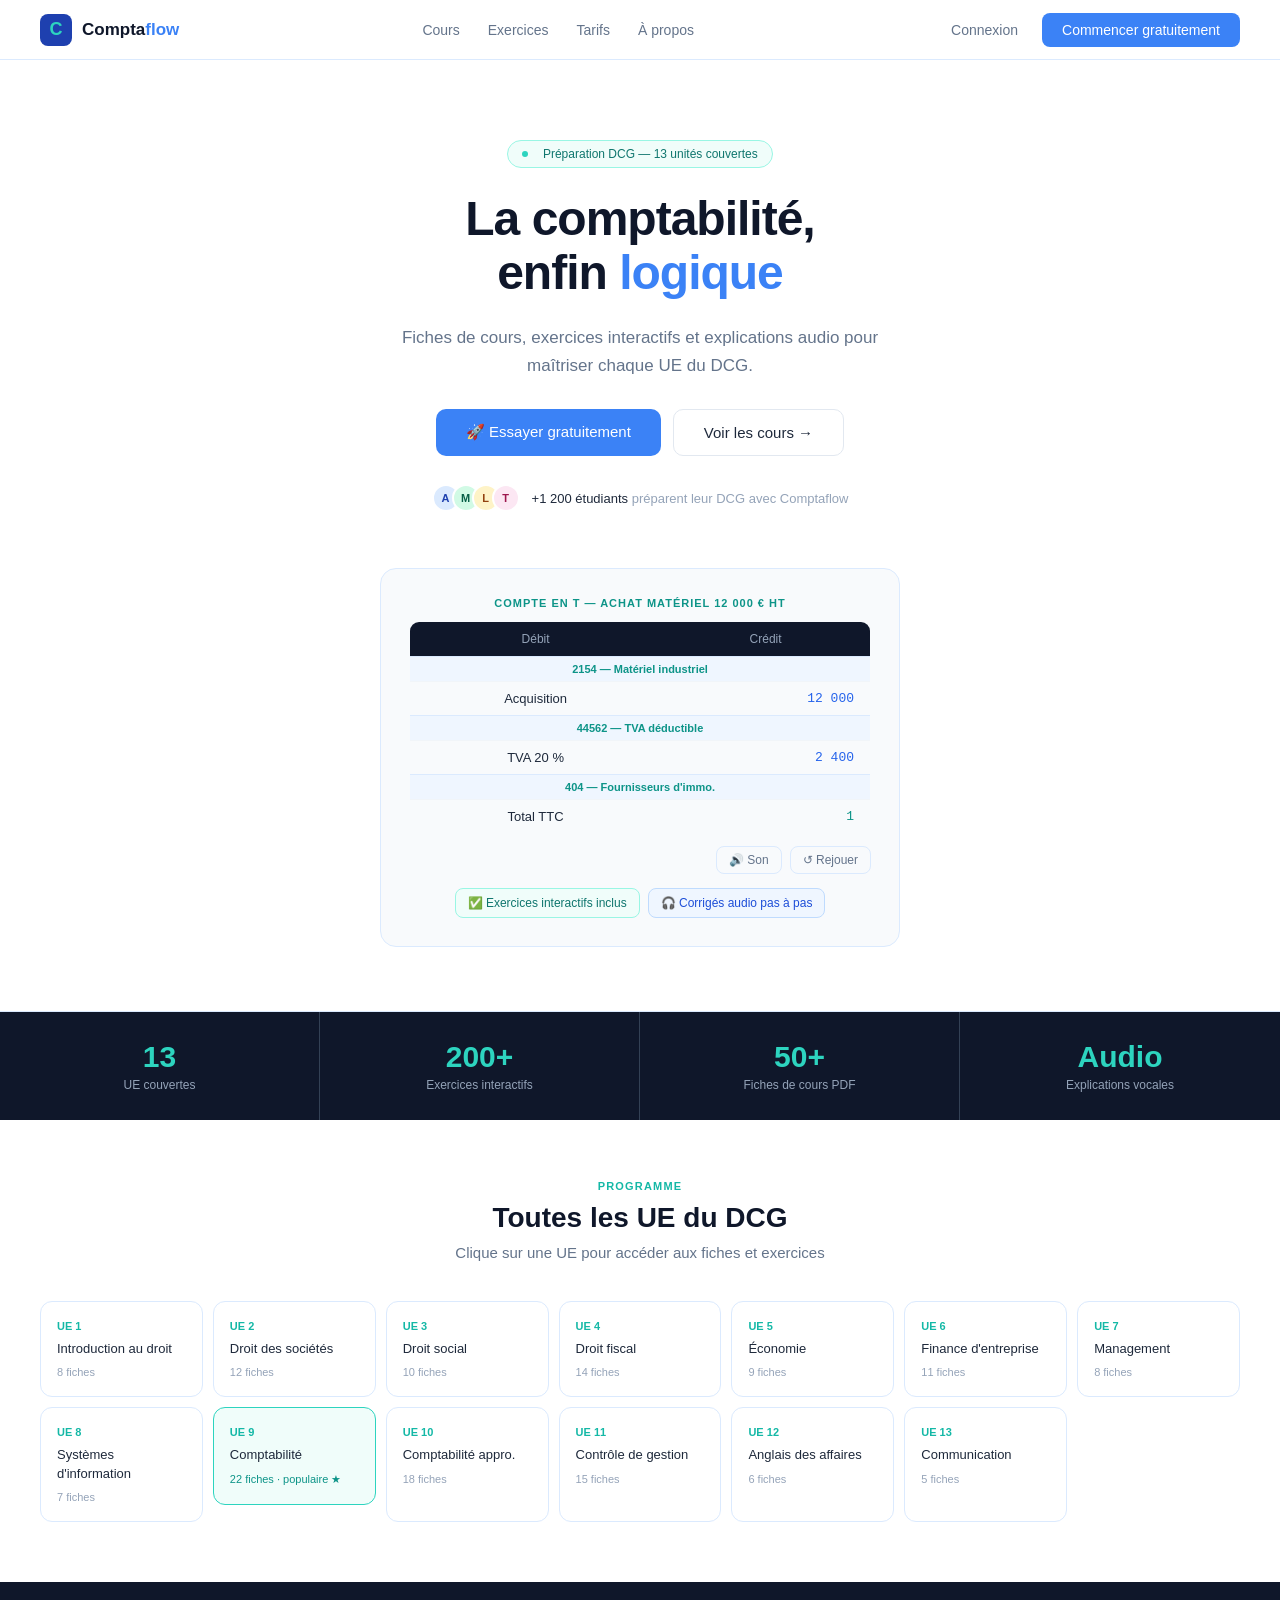
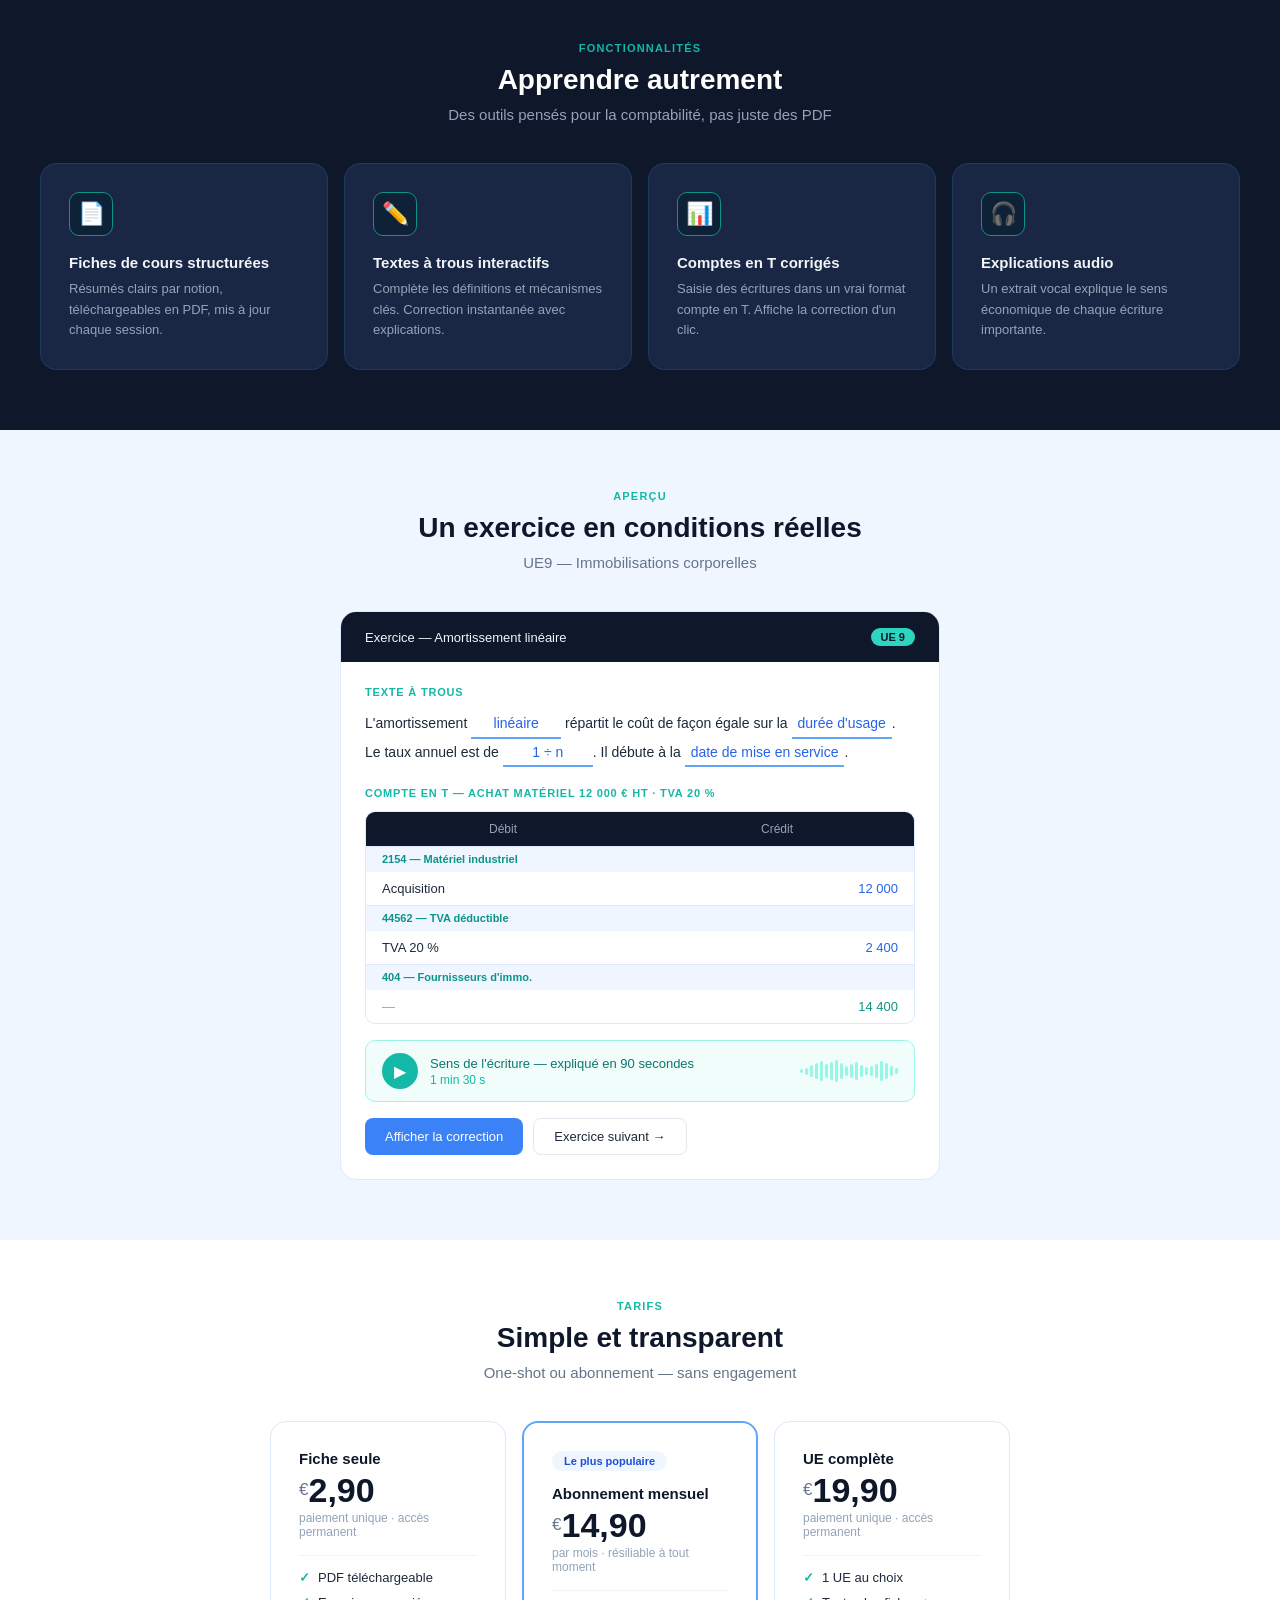
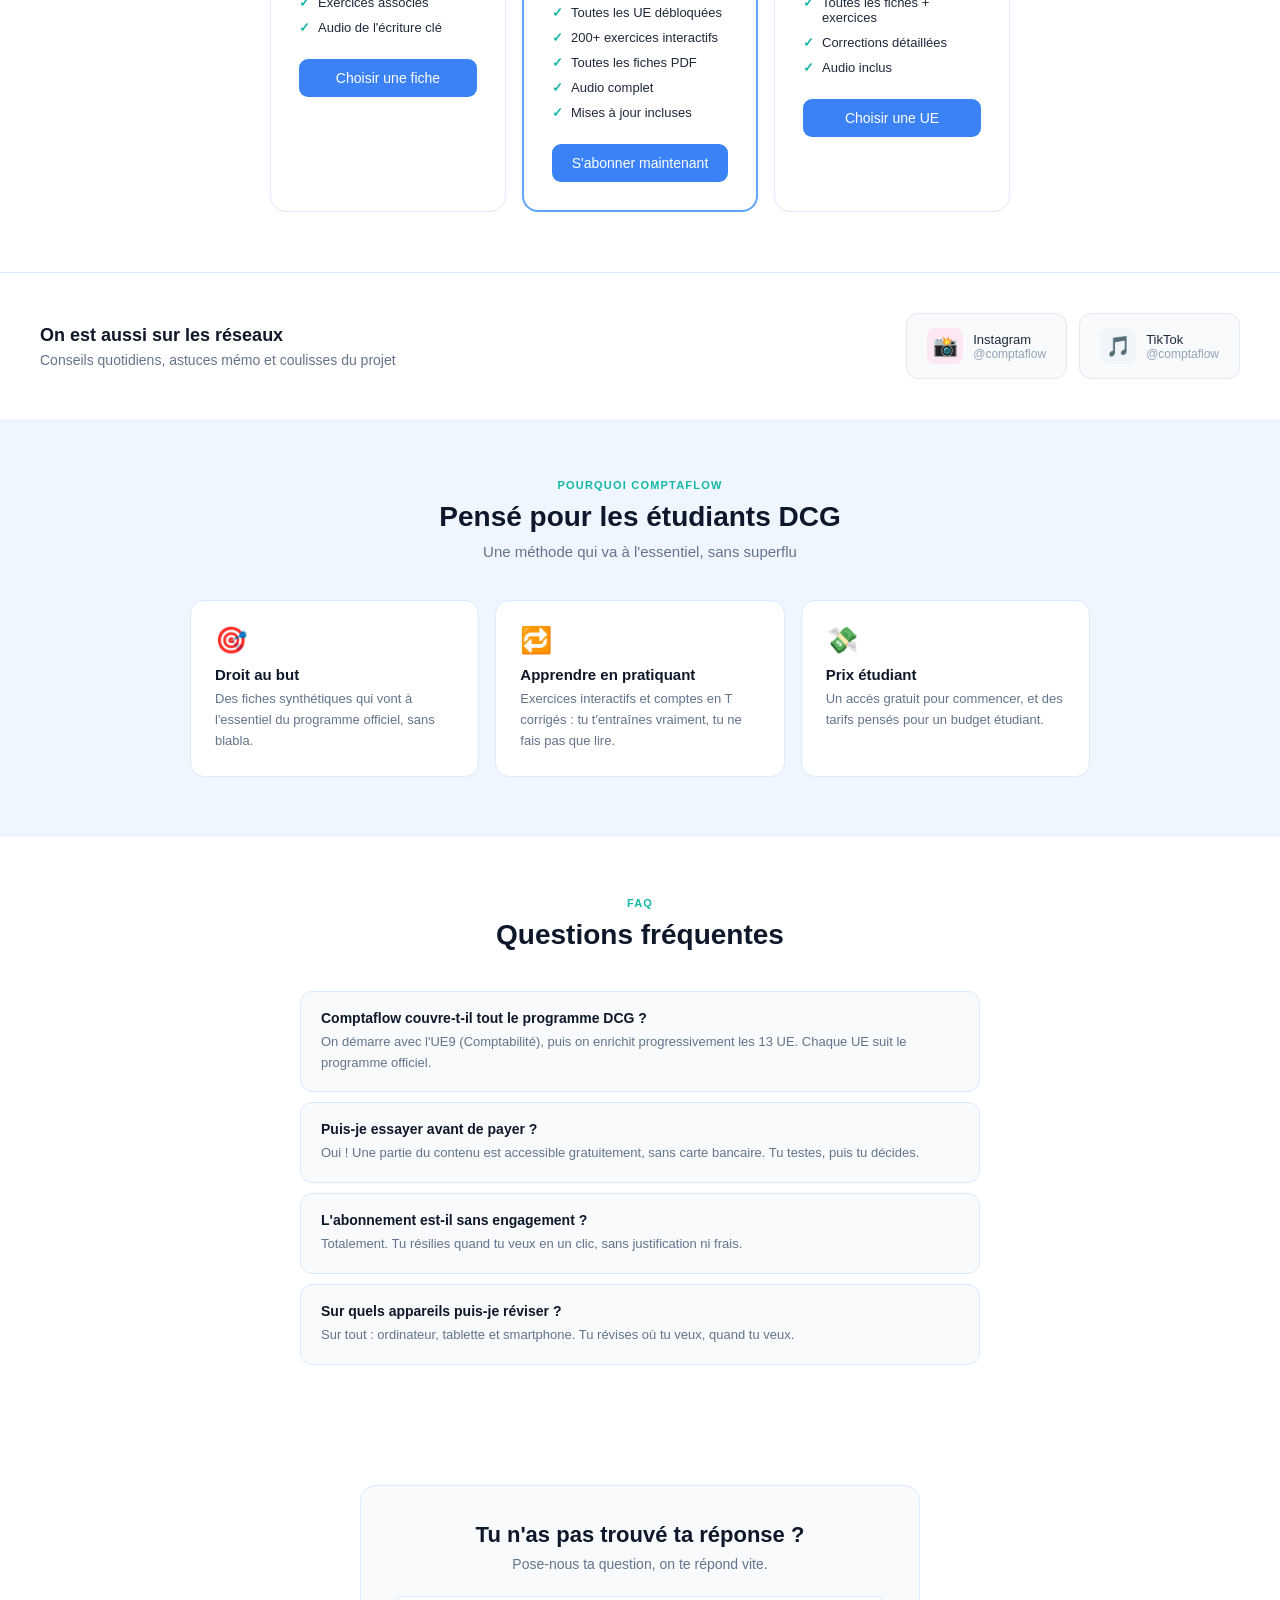
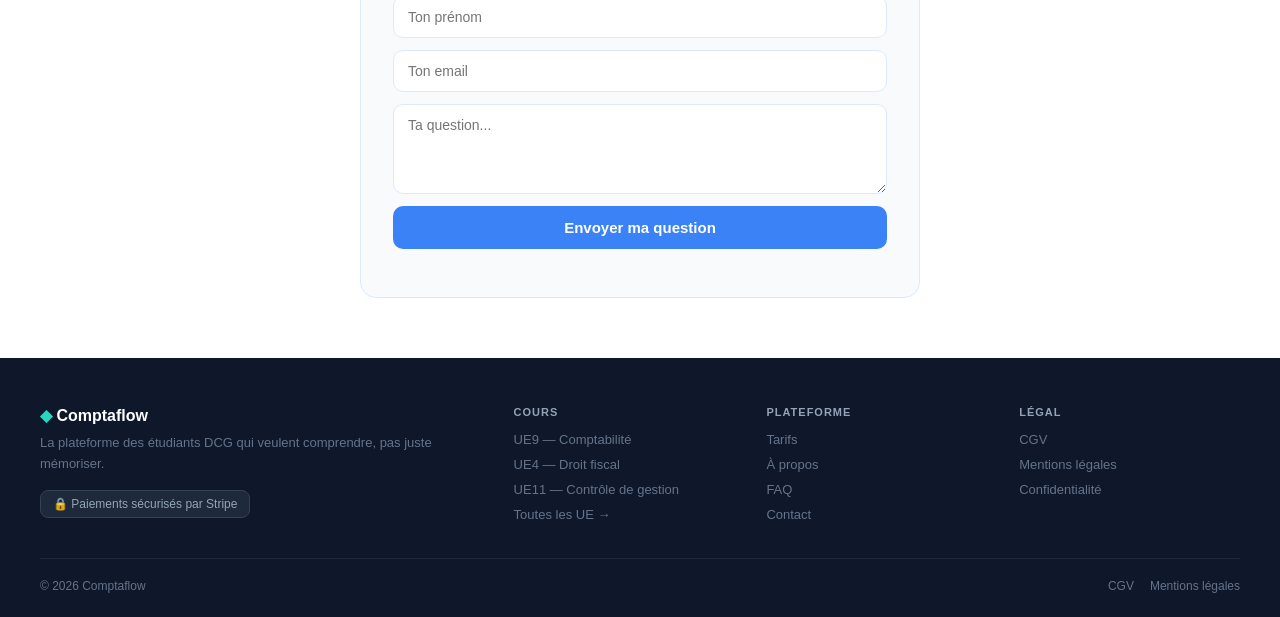
==== index.html @ 340e6dcd "Update index.html" ====
<!DOCTYPE html>
<html lang="fr">
<head>
<meta charset="UTF-8">
<meta name="viewport" content="width=device-width, initial-scale=1.0">
<title>Comptaflow — Réussis ton DCG</title>
<link rel="icon" href="data:image/svg+xml,<svg xmlns='http://www.w3.org/2000/svg' viewBox='0 0 100 100'><rect width='100' height='100' rx='20' fill='%231E40AF'/><text x='50' y='72' font-size='70' font-weight='bold' text-anchor='middle' fill='%232DD4BF' font-family='Arial'>C</text></svg>">  
<style>
:root{--blue-50:#EFF6FF;--blue-100:#DBEAFE;--blue-400:#60A5FA;--blue-500:#3B82F6;--blue-600:#2563EB;--blue-700:#1D4ED8;--blue-800:#1E40AF;--teal-50:#F0FDFA;--teal-200:#99F6E4;--teal-400:#2DD4BF;--teal-500:#14B8A6;--teal-600:#0D9488;--teal-700:#0F766E;--slate-50:#F8FAFC;--slate-100:#F1F5F9;--slate-200:#E2E8F0;--slate-400:#94A3B8;--slate-500:#64748B;--slate-700:#334155;--slate-800:#1E293B;--slate-900:#0F172A}
*{box-sizing:border-box;margin:0;padding:0}
body{font-family:-apple-system,BlinkMacSystemFont,'Segoe UI',Roboto,sans-serif;background:var(--blue-50);color:var(--slate-800)}
nav{position:sticky;top:0;z-index:100;display:flex;align-items:center;justify-content:space-between;padding:0 40px;height:60px;background:#fff;border-bottom:1px solid var(--blue-100)}
.logo{display:flex;align-items:center;gap:10px;text-decoration:none}
.logo-mark{width:32px;height:32px;border-radius:8px;background:var(--blue-800);display:flex;align-items:center;justify-content:center;color:var(--teal-400);font-size:18px;font-weight:700}
.logo-name{font-size:17px;font-weight:600;color:var(--slate-900)}
.logo-name span{color:var(--blue-500)}
.nav-links{display:flex;gap:28px}
.nav-links a{font-size:14px;color:var(--slate-500);text-decoration:none;cursor:pointer}
.nav-links a:hover{color:var(--slate-900)}
.nav-cta{display:flex;gap:10px;align-items:center}
.btn-ghost{background:transparent;border:none;font-size:14px;color:var(--slate-500);cursor:pointer;padding:8px 14px;border-radius:8px}
.btn-ghost:hover{background:var(--slate-100)}
.btn-primary{background:var(--blue-500);color:#fff;border:none;padding:9px 20px;border-radius:8px;font-size:14px;font-weight:500;cursor:pointer}
.btn-primary:hover{background:var(--blue-700)}
.hero{background:#fff;padding:80px 40px 64px;display:flex;flex-direction:column;align-items:center;text-align:center;gap:24px;border-bottom:1px solid var(--blue-100)}
.hero-pill{display:inline-flex;align-items:center;gap:8px;background:var(--teal-50);border:1px solid var(--teal-200);border-radius:20px;padding:6px 14px;font-size:12px;font-weight:500;color:var(--teal-700)}
.hero-pill-dot{width:6px;height:6px;border-radius:50%;background:var(--teal-400);display:inline-block}
.hero h1{font-size:48px;font-weight:700;color:var(--slate-900);line-height:1.12;letter-spacing:-1px;max-width:640px}
.hero h1 em{font-style:normal;color:var(--blue-500)}
.hero-sub{font-size:17px;color:var(--slate-500);max-width:480px;line-height:1.7}
.hero-actions{display:flex;gap:12px;flex-wrap:wrap;justify-content:center;margin-top:4px}
.btn-hero-p{background:var(--blue-500);color:#fff;border:none;padding:14px 30px;border-radius:10px;font-size:15px;font-weight:500;cursor:pointer}
.btn-hero-p:hover{background:var(--blue-700)}
.btn-hero-o{background:#fff;color:var(--slate-800);border:1px solid var(--slate-200);padding:14px 30px;border-radius:10px;font-size:15px;cursor:pointer}
.btn-hero-o:hover{background:var(--slate-50)}
.hero-trust{display:flex;align-items:center;gap:12px;margin-top:4px}
.trust-avatars{display:flex}
.avatar{width:28px;height:28px;border-radius:50%;border:2px solid #fff;display:flex;align-items:center;justify-content:center;font-size:11px;font-weight:600;margin-left:-8px}
.avatar:first-child{margin-left:0}
.trust-text{font-size:13px;color:var(--slate-400)}
.trust-text strong{color:var(--slate-800);font-weight:500}
.stats-bar{background:var(--slate-900);display:grid;grid-template-columns:repeat(4,1fr)}
.stat-item{text-align:center;padding:28px 20px;border-right:1px solid var(--slate-700)}
.stat-item:last-child{border-right:none}
.stat-num{font-size:30px;font-weight:700;color:var(--teal-400)}
.stat-lbl{font-size:12px;color:var(--slate-400);margin-top:4px}
.section{padding:60px 40px}
.section-white{background:#fff}
.section-light{background:var(--blue-50)}
.section-dark{background:var(--slate-900)}
.sec-header{text-align:center;margin-bottom:40px}
.sec-eyebrow{font-size:11px;font-weight:600;color:var(--teal-500);letter-spacing:1.2px;text-transform:uppercase;margin-bottom:10px}
.sec-title{font-size:28px;font-weight:700;color:var(--slate-900);margin-bottom:10px}
.sec-title-light{color:#fff}
.sec-sub{font-size:15px;color:var(--slate-500);max-width:480px;margin:0 auto}
.sec-sub-light{color:var(--slate-400)}
.ue-grid{display:grid;grid-template-columns:repeat(auto-fill,minmax(155px,1fr));gap:10px}
.ue-card{background:#fff;border:1px solid var(--blue-100);border-radius:12px;padding:18px 16px;cursor:pointer;transition:border-color .15s,box-shadow .15s}
.ue-card:hover{border-color:var(--blue-400);box-shadow:0 2px 12px rgba(59,130,246,.1)}
.ue-card.featured{border-color:var(--teal-400);background:var(--teal-50)}
.ue-tag{font-size:11px;font-weight:600;color:var(--teal-500);margin-bottom:8px}
.ue-name{font-size:13px;font-weight:500;color:var(--slate-800);line-height:1.4}
.ue-meta{font-size:11px;color:var(--slate-400);margin-top:8px}
.ue-card.featured .ue-meta{color:var(--teal-600)}
.features-grid{display:grid;grid-template-columns:repeat(auto-fit,minmax(240px,1fr));gap:16px}
.feat{background:#1A2744;border:1px solid #1E3A5F;border-radius:16px;padding:28px}
.feat-icon{width:44px;height:44px;border-radius:10px;background:#0F2137;border:1px solid var(--teal-600);display:flex;align-items:center;justify-content:center;font-size:22px;margin-bottom:18px}
.feat-title{font-size:15px;font-weight:600;color:#F1F5F9;margin-bottom:8px}
.feat-desc{font-size:13px;color:var(--slate-400);line-height:1.6}
.exercise-wrap{max-width:600px;margin:0 auto}
.ex-card{background:#fff;border:1px solid var(--blue-100);border-radius:16px;overflow:hidden}
.ex-header{background:var(--slate-900);padding:16px 24px;display:flex;align-items:center;justify-content:space-between}
.ex-header-title{font-size:13px;font-weight:500;color:#F1F5F9}
.ex-badge{background:var(--teal-400);color:var(--slate-900);font-size:11px;font-weight:600;padding:3px 10px;border-radius:20px}
.ex-body{padding:24px}
.ex-label{font-size:11px;font-weight:600;color:var(--teal-500);letter-spacing:.8px;text-transform:uppercase;margin-bottom:12px}
.ex-text{font-size:14px;color:var(--slate-800);line-height:1.9;margin-bottom:20px}
.blank{display:inline-block;min-width:90px;border-bottom:2px solid var(--blue-400);text-align:center;color:var(--blue-600);font-weight:500;padding:0 6px}
.compte-t{border:1px solid var(--blue-100);border-radius:10px;overflow:hidden;margin-bottom:16px}
.ct-head{display:grid;grid-template-columns:1fr 1fr;background:var(--slate-900)}
.ct-head-cell{padding:10px 16px;font-size:12px;font-weight:500;color:var(--slate-400);text-align:center}
.ct-section{background:var(--blue-50);border-top:1px solid var(--blue-100);padding:6px 16px;font-size:11px;font-weight:600;color:var(--teal-600)}
.ct-row{display:grid;grid-template-columns:1fr 1fr;border-top:1px solid var(--slate-100)}
.ct-cell{padding:9px 16px;font-size:13px;color:var(--slate-800)}
.ct-cell.debit{color:var(--blue-600);font-weight:500;text-align:right}
.ct-cell.credit{color:var(--teal-600);font-weight:500;text-align:right}
.audio-strip{background:var(--teal-50);border:1px solid var(--teal-200);border-radius:10px;padding:12px 16px;display:flex;align-items:center;gap:12px;margin-bottom:16px}
.play-btn{width:36px;height:36px;border-radius:50%;background:var(--teal-500);border:none;display:flex;align-items:center;justify-content:center;color:#fff;font-size:16px;cursor:pointer;flex-shrink:0}
.play-btn:hover{background:var(--teal-600)}
.audio-info{flex:1}
.audio-title{font-size:13px;font-weight:500;color:var(--teal-700)}
.audio-dur{font-size:12px;color:var(--teal-500);margin-top:2px}
.audio-wave{display:flex;align-items:center;gap:2px;height:24px}
.wv{width:3px;border-radius:2px;background:var(--teal-200);display:inline-block}
.ex-actions{display:flex;gap:10px}
.btn-correction{background:var(--blue-500);color:#fff;border:none;padding:10px 20px;border-radius:8px;font-size:13px;font-weight:500;cursor:pointer}
.btn-correction:hover{background:var(--blue-700)}
.btn-next{background:#fff;color:var(--slate-800);border:1px solid var(--slate-200);padding:10px 20px;border-radius:8px;font-size:13px;cursor:pointer}
.btn-next:hover{background:var(--slate-50)}
.pricing-grid{display:grid;grid-template-columns:repeat(auto-fit,minmax(210px,1fr));gap:16px;max-width:740px;margin:0 auto}
.price-card{background:#fff;border:1px solid var(--blue-100);border-radius:16px;padding:28px}
.price-card.pop{border:2px solid var(--blue-400)}
.price-pop-tag{background:var(--blue-50);color:var(--blue-700);font-size:11px;font-weight:600;padding:4px 12px;border-radius:20px;display:inline-block;margin-bottom:14px}
.price-name{font-size:15px;font-weight:600;color:var(--slate-900);margin-bottom:6px}
.price-amount{font-size:34px;font-weight:700;color:var(--slate-900);line-height:1}
.price-amount sup{font-size:17px;vertical-align:top;margin-top:8px;display:inline-block;color:var(--slate-500);font-weight:400}
.price-period{font-size:12px;color:var(--slate-400);margin-top:4px;margin-bottom:16px}
.price-divider{height:1px;background:var(--slate-100);margin:14px 0}
.price-items{list-style:none;display:flex;flex-direction:column;gap:10px;margin-bottom:24px}
.price-items li{font-size:13px;color:var(--slate-800);display:flex;align-items:flex-start;gap:8px}
.price-items li::before{content:"✓";color:var(--teal-500);font-weight:600;flex-shrink:0}
.btn-price-main{width:100%;padding:11px;border-radius:9px;font-size:14px;font-weight:500;cursor:pointer;background:var(--blue-500);color:#fff;border:none}
.btn-price-main:hover{background:var(--blue-700)}
.btn-price-outline{width:100%;padding:11px;border-radius:9px;font-size:14px;cursor:pointer;background:#fff;color:var(--slate-800);border:1px solid var(--slate-200)}
.btn-price-outline:hover{background:var(--slate-50)}
.social-section{background:#fff;padding:40px;border-top:1px solid var(--blue-100);display:flex;align-items:center;justify-content:space-between;flex-wrap:wrap;gap:20px}
.social-title{font-size:18px;font-weight:600;color:var(--slate-900);margin-bottom:6px}
.social-sub{font-size:14px;color:var(--slate-500)}
.social-cards{display:flex;gap:12px}
.social-card{background:var(--slate-50);border:1px solid var(--slate-200);border-radius:12px;padding:14px 20px;display:flex;align-items:center;gap:10px;cursor:pointer}
.social-card:hover{border-color:var(--blue-400)}
.soc-icon{width:36px;height:36px;border-radius:8px;display:flex;align-items:center;justify-content:center;font-size:20px}
.soc-name{font-size:13px;font-weight:500;color:var(--slate-800)}
.soc-handle{font-size:12px;color:var(--slate-400)}
footer{background:var(--slate-900);padding:48px 40px 24px}
.footer-grid{display:grid;grid-template-columns:2fr 1fr 1fr 1fr;gap:32px;margin-bottom:36px}
.footer-brand{font-size:16px;font-weight:600;color:#fff;margin-bottom:8px}
.footer-brand span{color:var(--teal-400)}
.footer-tagline{font-size:13px;color:var(--slate-500);line-height:1.6;margin-bottom:16px}
.footer-stripe{display:inline-flex;align-items:center;gap:6px;background:var(--slate-800);border:1px solid var(--slate-700);border-radius:8px;padding:6px 12px;font-size:12px;color:var(--slate-400)}
.f-col-title{font-size:11px;font-weight:600;color:var(--slate-400);letter-spacing:1px;text-transform:uppercase;margin-bottom:14px}
.f-links{display:flex;flex-direction:column;gap:10px}
.f-links a{font-size:13px;color:var(--slate-500);text-decoration:none;cursor:pointer}
.f-links a:hover{color:#fff}
.footer-bottom{border-top:1px solid var(--slate-800);padding-top:20px;display:flex;justify-content:space-between;align-items:center;flex-wrap:wrap;gap:8px}
.footer-copy{font-size:12px;color:var(--slate-500)}
.footer-legal{display:flex;gap:16px}
.footer-legal a{font-size:12px;color:var(--slate-500);text-decoration:none;cursor:pointer}
.footer-legal a:hover{color:var(--slate-400)}
@media(max-width:768px){nav{padding:0 20px}.nav-links{display:none}.hero{padding:48px 20px 40px}.hero h1{font-size:32px}.stats-bar{grid-template-columns:repeat(2,1fr)}.stat-item:nth-child(2){border-right:none}.section{padding:40px 20px}.footer-grid{grid-template-columns:1fr 1fr}.social-section{flex-direction:column;align-items:flex-start}}
</style>
</head>
<body>

<nav>
  <a class="logo" href="#"><div class="logo-mark">C</div><span class="logo-name">Compta<span>flow</span></span></a>
  <div class="nav-links"><a href="/cours/ue9.html">Cours</a><a href="/exercices/ue9.html">Exercices</a><a href="/tarifs.html">Tarifs</a><a href="/a-propos.html">À propos</a></div>
  <div class="nav-cta"><button class="btn-ghost">Connexion</button><a href="/tarifs.html" class="btn-primary" style="text-decoration:none">Commencer gratuitement</a></div>
</nav>

<section class="hero">
  <div class="hero-pill"><span class="hero-pill-dot"></span>&nbsp; Préparation DCG — 13 unités couvertes</div>
  <h1>La comptabilité,<br>enfin <em>logique</em></h1>
  <p class="hero-sub">Fiches de cours, exercices interactifs et explications audio pour maîtriser chaque UE du DCG.</p>
  <div class="hero-actions"><a href="/tarifs.html" class="btn-hero-p" style="text-decoration:none">🚀 Essayer gratuitement</a><a href="/cours/ue9.html" style="text-decoration:none"><button class="btn-hero-o">Voir les cours →</button></a></div>
  <div class="hero-trust">
    <div class="trust-avatars"><div class="avatar" style="background:#DBEAFE;color:#1E40AF">A</div><div class="avatar" style="background:#D1FAE5;color:#065F46">M</div><div class="avatar" style="background:#FEF3C7;color:#92400E">L</div><div class="avatar" style="background:#FCE7F3;color:#9D174D">T</div></div>
    <span class="trust-text"><strong>+1 200 étudiants</strong> préparent leur DCG avec Comptaflow</span>
  </div>

  <div style="margin-top:32px;background:#F8FAFC;border-radius:16px;padding:28px;border:1px solid #DBEAFE;width:100%;max-width:520px">
    <div style="font-size:11px;font-weight:600;color:#0D9488;letter-spacing:1px;text-transform:uppercase;margin-bottom:12px;text-align:center">Compte en T — Achat matériel 12 000 € HT</div>
    <table style="width:100%;border-collapse:collapse;border-radius:10px;overflow:hidden;border:1px solid #DBEAFE">
      <thead><tr>
        <th style="background:#0F172A;color:#94A3B8;font-size:12px;font-weight:500;padding:10px 16px;text-align:center">Débit</th>
        <th style="background:#0F172A;color:#94A3B8;font-size:12px;font-weight:500;padding:10px 16px;text-align:center">Crédit</th>
      </tr></thead>
      <tbody id="hero-ct-body"></tbody>
    </table>
    <div style="display:flex;justify-content:flex-end;gap:8px;margin-top:12px">
      <button onclick="toggleHeroSound()" id="hero-sound-btn" style="background:transparent;border:1px solid #DBEAFE;border-radius:8px;padding:6px 12px;font-size:12px;color:#64748B;cursor:pointer">🔊 Son</button>
      <button onclick="startHeroAnim()" style="background:transparent;border:1px solid #DBEAFE;border-radius:8px;padding:6px 12px;font-size:12px;color:#64748B;cursor:pointer">↺ Rejouer</button>
    </div>
    <div style="margin-top:14px;display:flex;gap:8px;flex-wrap:wrap;justify-content:center">
      <div style="display:flex;align-items:center;gap:6px;background:#F0FDFA;border:1px solid #99F6E4;border-radius:8px;padding:7px 12px;font-size:12px;font-weight:500;color:#0F766E">✅ Exercices interactifs inclus</div>
      <div style="display:flex;align-items:center;gap:6px;background:#EFF6FF;border:1px solid #BFDBFE;border-radius:8px;padding:7px 12px;font-size:12px;font-weight:500;color:#1D4ED8">🎧 Corrigés audio pas à pas</div>
    </div>
  </div>
</section>

<div class="stats-bar">
  <div class="stat-item"><div class="stat-num">13</div><div class="stat-lbl">UE couvertes</div></div>
  <div class="stat-item"><div class="stat-num">200+</div><div class="stat-lbl">Exercices interactifs</div></div>
  <div class="stat-item"><div class="stat-num">50+</div><div class="stat-lbl">Fiches de cours PDF</div></div>
  <div class="stat-item"><div class="stat-num">Audio</div><div class="stat-lbl">Explications vocales</div></div>
</div>

<section class="section section-white">
  <div class="sec-header"><div class="sec-eyebrow">Programme</div><div class="sec-title">Toutes les UE du DCG</div><div class="sec-sub">Clique sur une UE pour accéder aux fiches et exercices</div></div>
  <div class="ue-grid">
    <div class="ue-card"><div class="ue-tag">UE 1</div><div class="ue-name">Introduction au droit</div><div class="ue-meta">8 fiches</div></div>
    <div class="ue-card"><div class="ue-tag">UE 2</div><div class="ue-name">Droit des sociétés</div><div class="ue-meta">12 fiches</div></div>
    <div class="ue-card"><div class="ue-tag">UE 3</div><div class="ue-name">Droit social</div><div class="ue-meta">10 fiches</div></div>
    <div class="ue-card"><div class="ue-tag">UE 4</div><div class="ue-name">Droit fiscal</div><div class="ue-meta">14 fiches</div></div>
    <div class="ue-card"><div class="ue-tag">UE 5</div><div class="ue-name">Économie</div><div class="ue-meta">9 fiches</div></div>
    <div class="ue-card"><div class="ue-tag">UE 6</div><div class="ue-name">Finance d'entreprise</div><div class="ue-meta">11 fiches</div></div>
    <div class="ue-card"><div class="ue-tag">UE 7</div><div class="ue-name">Management</div><div class="ue-meta">8 fiches</div></div>
    <div class="ue-card"><div class="ue-tag">UE 8</div><div class="ue-name">Systèmes d'information</div><div class="ue-meta">7 fiches</div></div>
    <a href="/cours/ue9.html" style="text-decoration:none"><div class="ue-card featured"><div class="ue-tag">UE 9</div><div class="ue-name">Comptabilité</div><div class="ue-meta">22 fiches · populaire ★</div></div></a>
    <div class="ue-card"><div class="ue-tag">UE 10</div><div class="ue-name">Comptabilité appro.</div><div class="ue-meta">18 fiches</div></div>
    <div class="ue-card"><div class="ue-tag">UE 11</div><div class="ue-name">Contrôle de gestion</div><div class="ue-meta">15 fiches</div></div>
    <div class="ue-card"><div class="ue-tag">UE 12</div><div class="ue-name">Anglais des affaires</div><div class="ue-meta">6 fiches</div></div>
    <div class="ue-card"><div class="ue-tag">UE 13</div><div class="ue-name">Communication</div><div class="ue-meta">5 fiches</div></div>
  </div>
</section>

<section class="section section-dark">
  <div class="sec-header"><div class="sec-eyebrow">Fonctionnalités</div><div class="sec-title sec-title-light">Apprendre autrement</div><div class="sec-sub sec-sub-light">Des outils pensés pour la comptabilité, pas juste des PDF</div></div>
  <div class="features-grid">
    <div class="feat"><div class="feat-icon">📄</div><div class="feat-title">Fiches de cours structurées</div><div class="feat-desc">Résumés clairs par notion, téléchargeables en PDF, mis à jour chaque session.</div></div>
    <div class="feat"><div class="feat-icon">✏️</div><div class="feat-title">Textes à trous interactifs</div><div class="feat-desc">Complète les définitions et mécanismes clés. Correction instantanée avec explications.</div></div>
    <div class="feat"><div class="feat-icon">📊</div><div class="feat-title">Comptes en T corrigés</div><div class="feat-desc">Saisie des écritures dans un vrai format compte en T. Affiche la correction d'un clic.</div></div>
    <div class="feat"><div class="feat-icon">🎧</div><div class="feat-title">Explications audio</div><div class="feat-desc">Un extrait vocal explique le sens économique de chaque écriture importante.</div></div>
  </div>
</section>

<section class="section section-light">
  <div class="sec-header"><div class="sec-eyebrow">Aperçu</div><div class="sec-title">Un exercice en conditions réelles</div><div class="sec-sub">UE9 — Immobilisations corporelles</div></div>
  <div class="exercise-wrap">
    <div class="ex-card">
      <div class="ex-header"><span class="ex-header-title">Exercice — Amortissement linéaire</span><span class="ex-badge">UE 9</span></div>
      <div class="ex-body">
        <div class="ex-label">Texte à trous</div>
        <div class="ex-text">L'amortissement <span class="blank">linéaire</span> répartit le coût de façon égale sur la <span class="blank">durée d'usage</span>. Le taux annuel est de <span class="blank">1 ÷ n</span>. Il débute à la <span class="blank">date de mise en service</span>.</div>
        <div class="ex-label">Compte en T — Achat matériel 12 000 € HT · TVA 20 %</div>
        <div class="compte-t">
          <div class="ct-head"><div class="ct-head-cell">Débit</div><div class="ct-head-cell">Crédit</div></div>
          <div class="ct-section">2154 — Matériel industriel</div>
          <div class="ct-row"><div class="ct-cell">Acquisition</div><div class="ct-cell debit">12 000</div></div>
          <div class="ct-section">44562 — TVA déductible</div>
          <div class="ct-row"><div class="ct-cell">TVA 20 %</div><div class="ct-cell debit">2 400</div></div>
          <div class="ct-section">404 — Fournisseurs d'immo.</div>
          <div class="ct-row"><div class="ct-cell" style="color:#94A3B8;font-style:italic">—</div><div class="ct-cell credit">14 400</div></div>
        </div>
        <div class="audio-strip">
          <button class="play-btn">▶</button>
          <div class="audio-info"><div class="audio-title">Sens de l'écriture — expliqué en 90 secondes</div><div class="audio-dur">1 min 30 s</div></div>
          <div class="audio-wave" id="wave"></div>
        </div>
        <div class="ex-actions"><button class="btn-correction">Afficher la correction</button><button class="btn-next">Exercice suivant →</button></div>
      </div>
    </div>
  </div>
</section>

<section class="section section-white">
  <div class="sec-header"><div class="sec-eyebrow">Tarifs</div><div class="sec-title">Simple et transparent</div><div class="sec-sub">One-shot ou abonnement — sans engagement</div></div>
  <div class="pricing-grid">
    <div class="price-card"><div class="price-name">Fiche seule</div><div class="price-amount"><sup>€</sup>2,90</div><div class="price-period">paiement unique · accès permanent</div><div class="price-divider"></div><ul class="price-items"><li>PDF téléchargeable</li><li>Exercices associés</li><li>Audio de l'écriture clé</li></ul><a href="/tarifs.html" class="btn-price-main" style="text-decoration:none;display:block;text-align:center">Choisir une fiche</a></div>
    <div class="price-card pop"><div class="price-pop-tag">Le plus populaire</div><div class="price-name">Abonnement mensuel</div><div class="price-amount"><sup>€</sup>14,90</div><div class="price-period">par mois · résiliable à tout moment</div><div class="price-divider"></div><ul class="price-items"><li>Toutes les UE débloquées</li><li>200+ exercices interactifs</li><li>Toutes les fiches PDF</li><li>Audio complet</li><li>Mises à jour incluses</li></ul><a href="/tarifs.html" class="btn-price-main" style="text-decoration:none;display:block;text-align:center">S'abonner maintenant</a></div>
    <div class="price-card"><div class="price-name">UE complète</div><div class="price-amount"><sup>€</sup>19,90</div><div class="price-period">paiement unique · accès permanent</div><div class="price-divider"></div><ul class="price-items"><li>1 UE au choix</li><li>Toutes les fiches + exercices</li><li>Corrections détaillées</li><li>Audio inclus</li></ul><a href="/tarifs.html" class="btn-price-main" style="text-decoration:none;display:block;text-align:center">Choisir une UE</a></div>
  </div>
</section>

<div class="social-section">
  <div><div class="social-title">On est aussi sur les réseaux</div><div class="social-sub">Conseils quotidiens, astuces mémo et coulisses du projet</div></div>
  <div class="social-cards">
    <div class="social-card"><div class="soc-icon" style="background:#FCE7F3">📸</div><div><div class="soc-name">Instagram</div><div class="soc-handle">@comptaflow</div></div></div>
    <div class="social-card"><div class="soc-icon" style="background:#F1F5F9">🎵</div><div><div class="soc-name">TikTok</div><div class="soc-handle">@comptaflow</div></div></div>
  </div>
</div>

<section class="section section-light">
  <div class="sec-header"><div class="sec-eyebrow">Pourquoi Comptaflow</div><div class="sec-title">Pensé pour les étudiants DCG</div><div class="sec-sub">Une méthode qui va à l'essentiel, sans superflu</div></div>
  <div style="max-width:900px;margin:0 auto;display:grid;grid-template-columns:repeat(auto-fit,minmax(240px,1fr));gap:16px">
    <div style="background:#fff;border:1px solid #DBEAFE;border-radius:14px;padding:24px"><div style="font-size:26px;margin-bottom:10px">🎯</div><div style="font-size:15px;font-weight:600;color:#0F172A;margin-bottom:6px">Droit au but</div><div style="font-size:13px;color:#64748B;line-height:1.6">Des fiches synthétiques qui vont à l'essentiel du programme officiel, sans blabla.</div></div>
    <div style="background:#fff;border:1px solid #DBEAFE;border-radius:14px;padding:24px"><div style="font-size:26px;margin-bottom:10px">🔁</div><div style="font-size:15px;font-weight:600;color:#0F172A;margin-bottom:6px">Apprendre en pratiquant</div><div style="font-size:13px;color:#64748B;line-height:1.6">Exercices interactifs et comptes en T corrigés : tu t'entraînes vraiment, tu ne fais pas que lire.</div></div>
    <div style="background:#fff;border:1px solid #DBEAFE;border-radius:14px;padding:24px"><div style="font-size:26px;margin-bottom:10px">💸</div><div style="font-size:15px;font-weight:600;color:#0F172A;margin-bottom:6px">Prix étudiant</div><div style="font-size:13px;color:#64748B;line-height:1.6">Un accès gratuit pour commencer, et des tarifs pensés pour un budget étudiant.</div></div>
  </div>
</section>

<section class="section section-white" id="faq">
  <div class="sec-header"><div class="sec-eyebrow">FAQ</div><div class="sec-title">Questions fréquentes</div></div>
  <div style="max-width:680px;margin:0 auto">
    <div style="background:#F8FAFC;border:1px solid #DBEAFE;border-radius:12px;padding:18px 20px;margin-bottom:10px"><div style="font-size:14px;font-weight:600;color:#0F172A;margin-bottom:6px">Comptaflow couvre-t-il tout le programme DCG ?</div><div style="font-size:13px;color:#64748B;line-height:1.6">On démarre avec l'UE9 (Comptabilité), puis on enrichit progressivement les 13 UE. Chaque UE suit le programme officiel.</div></div>
    <div style="background:#F8FAFC;border:1px solid #DBEAFE;border-radius:12px;padding:18px 20px;margin-bottom:10px"><div style="font-size:14px;font-weight:600;color:#0F172A;margin-bottom:6px">Puis-je essayer avant de payer ?</div><div style="font-size:13px;color:#64748B;line-height:1.6">Oui ! Une partie du contenu est accessible gratuitement, sans carte bancaire. Tu testes, puis tu décides.</div></div>
    <div style="background:#F8FAFC;border:1px solid #DBEAFE;border-radius:12px;padding:18px 20px;margin-bottom:10px"><div style="font-size:14px;font-weight:600;color:#0F172A;margin-bottom:6px">L'abonnement est-il sans engagement ?</div><div style="font-size:13px;color:#64748B;line-height:1.6">Totalement. Tu résilies quand tu veux en un clic, sans justification ni frais.</div></div>
    <div style="background:#F8FAFC;border:1px solid #DBEAFE;border-radius:12px;padding:18px 20px"><div style="font-size:14px;font-weight:600;color:#0F172A;margin-bottom:6px">Sur quels appareils puis-je réviser ?</div><div style="font-size:13px;color:#64748B;line-height:1.6">Sur tout : ordinateur, tablette et smartphone. Tu révises où tu veux, quand tu veux.</div></div>
  </div>
</section>
  <section class="section section-white">
  <div style="max-width:560px;margin:0 auto;text-align:center;background:#F8FAFC;border:1px solid #DBEAFE;border-radius:16px;padding:36px 32px">
    <div style="font-size:22px;font-weight:700;color:#0F172A;margin-bottom:8px">Tu n'as pas trouvé ta réponse ?</div>
    <div style="font-size:14px;color:#64748B;margin-bottom:24px">Pose-nous ta question, on te répond vite.</div>
<form id="contact-form" onsubmit="envoyerContact(event)" style="display:flex;flex-direction:column;gap:12px;text-align:left">
      <input type="text" name="name" placeholder="Ton prénom" required style="padding:12px 14px;border:1px solid #DBEAFE;border-radius:10px;font-size:14px;outline:none">
      <input type="email" name="email" placeholder="Ton email" required style="padding:12px 14px;border:1px solid #DBEAFE;border-radius:10px;font-size:14px;outline:none">
      <textarea name="message" placeholder="Ta question..." required rows="4" style="padding:12px 14px;border:1px solid #DBEAFE;border-radius:10px;font-size:14px;outline:none;resize:vertical;font-family:inherit"></textarea>
      <button type="submit" id="contact-btn" style="background:#3B82F6;color:#fff;border:none;padding:13px;border-radius:10px;font-size:15px;font-weight:600;cursor:pointer">Envoyer ma question</button>
      <div id="contact-status" style="font-size:14px;text-align:center"></div>
    </form>   
</section>
  <footer>
  <div class="footer-grid">
    <div><div class="footer-brand"><span>◆</span> Comptaflow</div><div class="footer-tagline">La plateforme des étudiants DCG qui veulent comprendre, pas juste mémoriser.</div><div class="footer-stripe">🔒 Paiements sécurisés par Stripe</div></div>
    <div><div class="f-col-title">Cours</div><div class="f-links"><a href="/cours/ue9.html">UE9 — Comptabilité</a><a href="/tarifs.html">UE4 — Droit fiscal</a><a href="/tarifs.html">UE11 — Contrôle de gestion</a><a href="/cours/ue9.html">Toutes les UE →</a></div></div>
    <div><div class="f-col-title">Plateforme</div><div class="f-links"><a href="/tarifs.html">Tarifs</a><a href="/a-propos.html">À propos</a><a href="#faq">FAQ</a><a href="/a-propos.html">Contact</a></div></div>
    <div><div class="f-col-title">Légal</div><div class="f-links"><a href="/legal.html">CGV</a><a href="/legal.html">Mentions légales</a><a href="/legal.html">Confidentialité</a></div></div>
  </div>
  <div class="footer-bottom"><span class="footer-copy">© 2026 Comptaflow</span><div class="footer-legal"><a href="/legal.html">CGV</a><a href="/legal.html">Mentions légales</a></div></div>
</footer>

<script>
var heroSound=true,heroAudioCtx=null;
function getHeroCtx(){if(!heroAudioCtx)heroAudioCtx=new(window.AudioContext||window.webkitAudioContext)();return heroAudioCtx;}
function playHeroClick(){if(!heroSound)return;try{var ctx=getHeroCtx(),buf=ctx.createBuffer(1,ctx.sampleRate*0.04,ctx.sampleRate),data=buf.getChannelData(0);for(var i=0;i<data.length;i++)data[i]=(Math.random()*2-1)*Math.exp(-i/(ctx.sampleRate*0.008));var src=ctx.createBufferSource();src.buffer=buf;var gain=ctx.createGain();gain.gain.setValueAtTime(0.18,ctx.currentTime);gain.gain.exponentialRampToValueAtTime(0.001,ctx.currentTime+0.04);var filter=ctx.createBiquadFilter();filter.type='bandpass';filter.frequency.value=3200;filter.Q.value=0.8;src.connect(filter);filter.connect(gain);gain.connect(ctx.destination);src.start();}catch(e){}}
function toggleHeroSound(){heroSound=!heroSound;document.getElementById('hero-sound-btn').textContent=heroSound?'🔊 Son':'🔇 Son';}
var heroRows=[{section:'2154 — Matériel industriel',label:'Acquisition',debit:'12 000',credit:''},{section:'44562 — TVA déductible',label:'TVA 20 %',debit:'2 400',credit:''},{section:'404 — Fournisseurs d\'immo.',label:'Total TTC',debit:'',credit:'14 400'}];
function startHeroAnim(){
  var body=document.getElementById('hero-ct-body');body.innerHTML='';
  heroRows.forEach(function(r,i){
    var sTr=document.createElement('tr'),sTd=document.createElement('td');
    sTd.colSpan=2;sTd.style.cssText='background:#EFF6FF;color:#0D9488;font-size:11px;font-weight:600;padding:6px 16px;border-top:1px solid #DBEAFE;opacity:0;transition:opacity 0.3s ease';
    sTd.textContent=r.section;sTr.appendChild(sTd);
    var dTr=document.createElement('tr'),lTd=document.createElement('td'),aTd=document.createElement('td');
    lTd.style.cssText='padding:9px 16px;font-size:13px;color:#1E293B;border-top:1px solid #F1F5F9;opacity:0;transition:opacity 0.3s ease';
    lTd.textContent=r.label;
    aTd.style.cssText='padding:9px 16px;font-size:13px;font-weight:500;text-align:right;border-top:1px solid #F1F5F9;font-family:monospace;opacity:0;transition:opacity 0.3s ease;color:'+(r.debit?'#2563EB':'#0D9488');
    aTd.id='hamt'+i;dTr.appendChild(lTd);dTr.appendChild(aTd);
    body.appendChild(sTr);body.appendChild(dTr);
    setTimeout(function(st,lt,at,rv){return function(){
      st.style.opacity='1';
      setTimeout(function(){lt.style.opacity='1';at.style.opacity='1';
        var v=rv,j=0,iv=setInterval(function(){
          if(j<=v.length){playHeroClick();at.textContent=v.substring(0,j);j++;}
          else{clearInterval(iv);at.textContent=v;}
        },80);
      },250);
    };}(sTd,lTd,aTd,r.debit||r.credit),i*900+300);
  });
}
const wave=document.getElementById('wave');
[4,7,12,16,20,14,18,22,16,10,14,18,12,8,10,14,20,16,10,6].forEach(h=>{const b=document.createElement('div');b.className='wv';b.style.height=h+'px';wave.appendChild(b);});
startHeroAnim();
</script>
<button id="back-to-top" onclick="window.scrollTo({top:0,behavior:'smooth'})" style="position:fixed;bottom:24px;right:24px;width:46px;height:46px;border-radius:50%;background:#3B82F6;color:#fff;border:none;font-size:20px;cursor:pointer;box-shadow:0 4px 12px rgba(59,130,246,.4);display:none;z-index:200">↑</button>
<script>
window.addEventListener('scroll',function(){
  document.getElementById('back-to-top').style.display=window.scrollY>400?'block':'none';
});
</script>
</body>
</html>
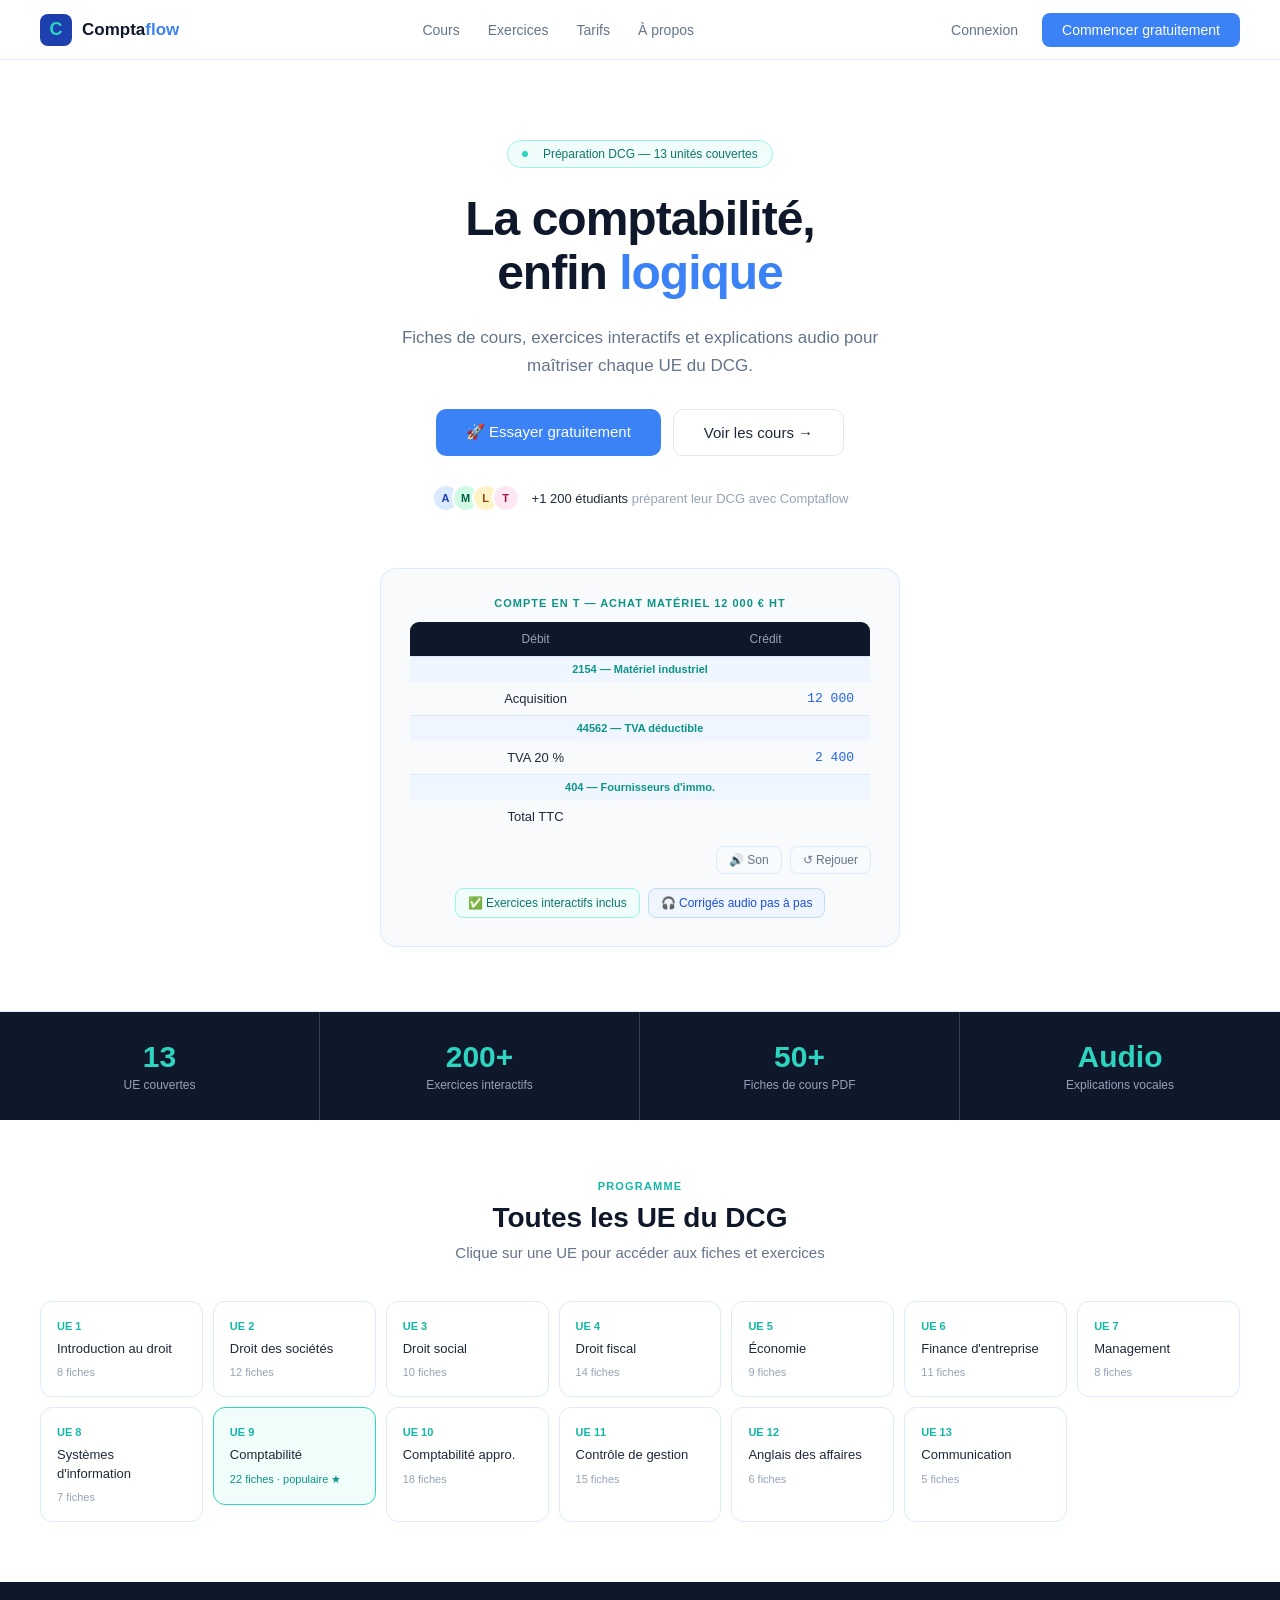
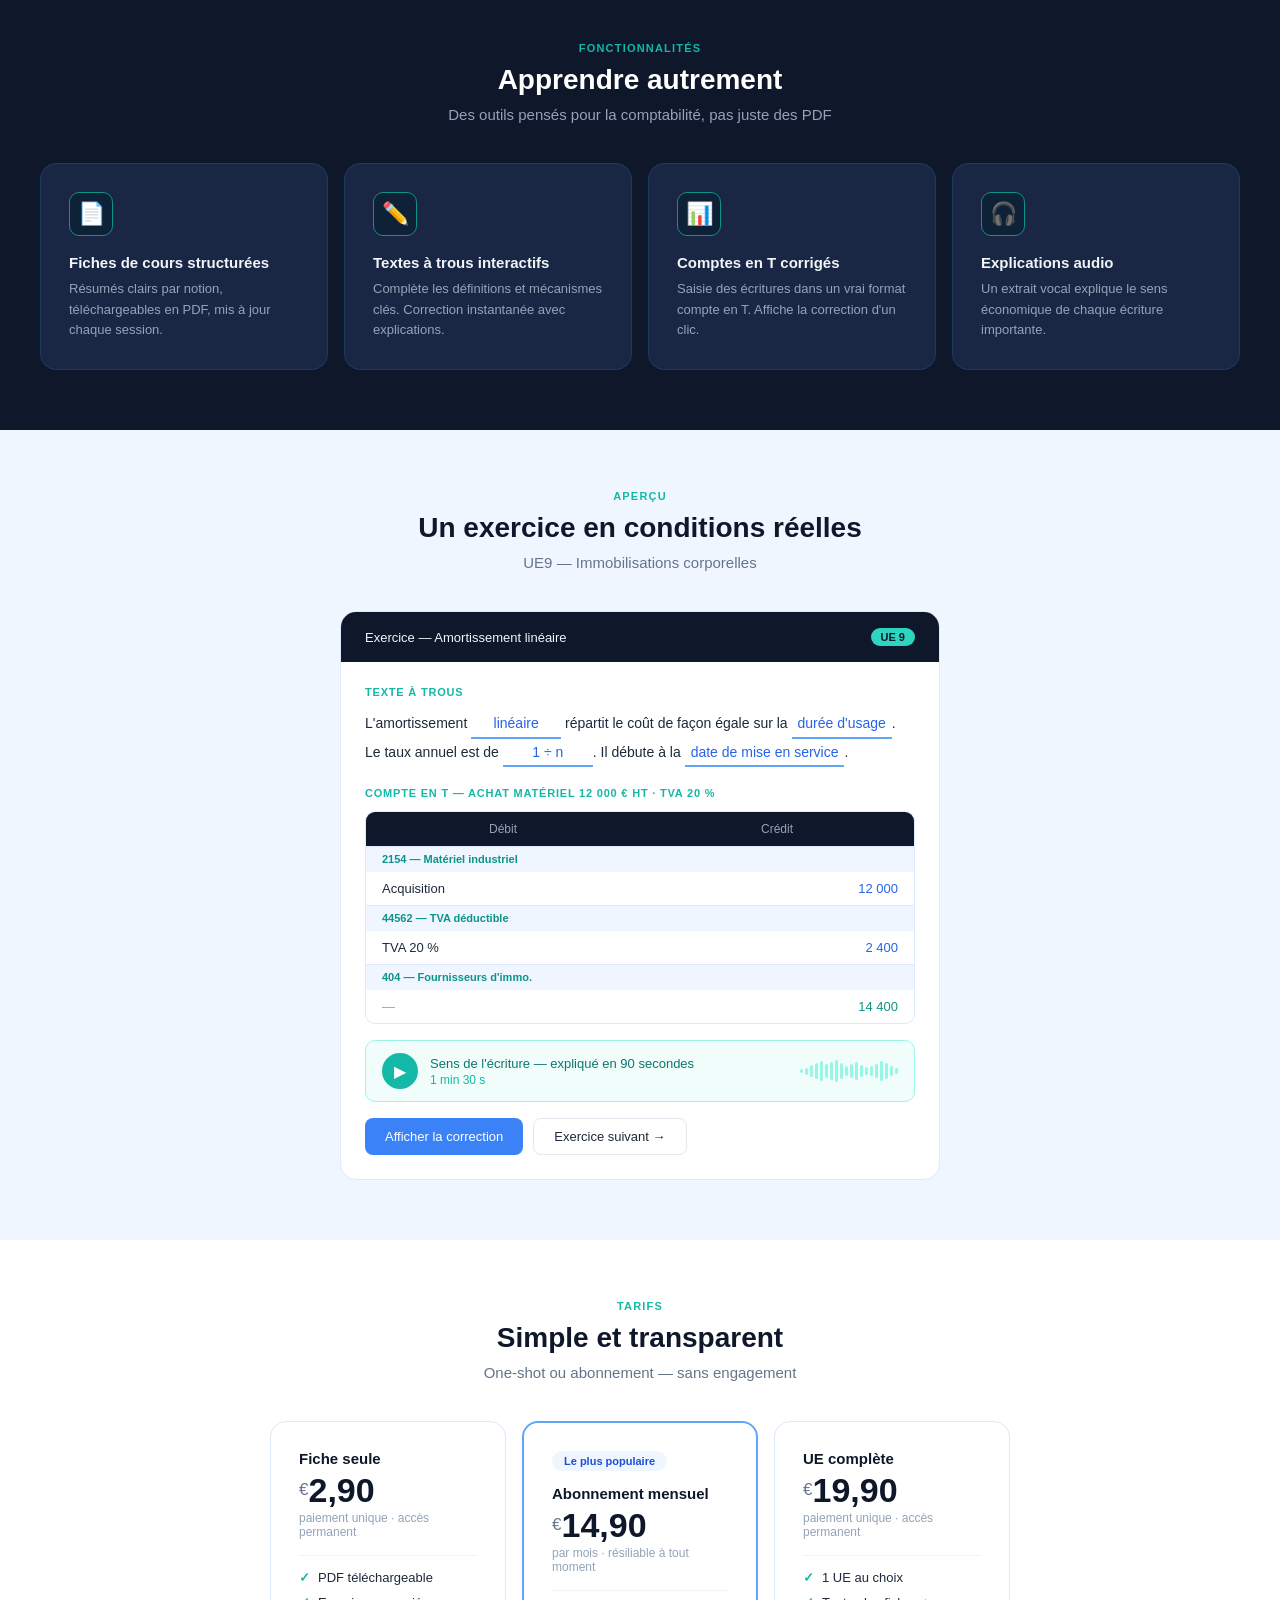
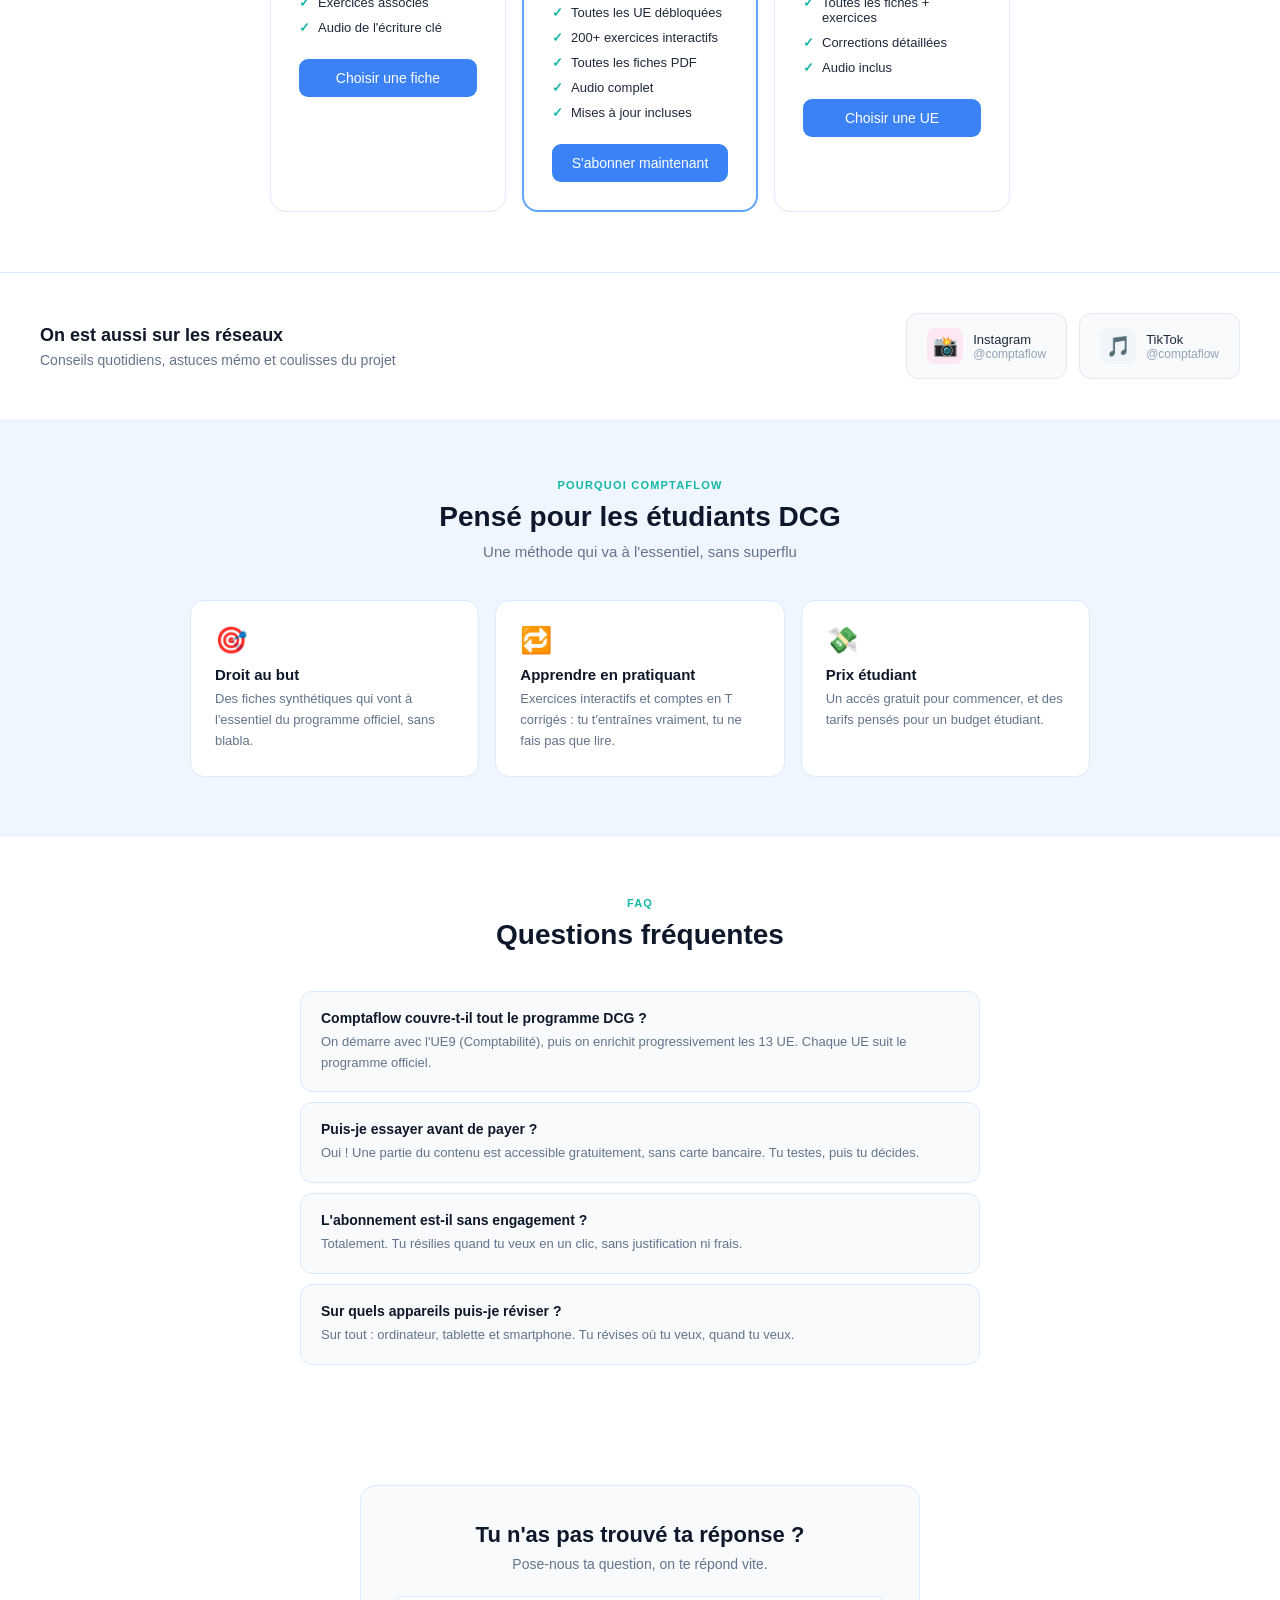
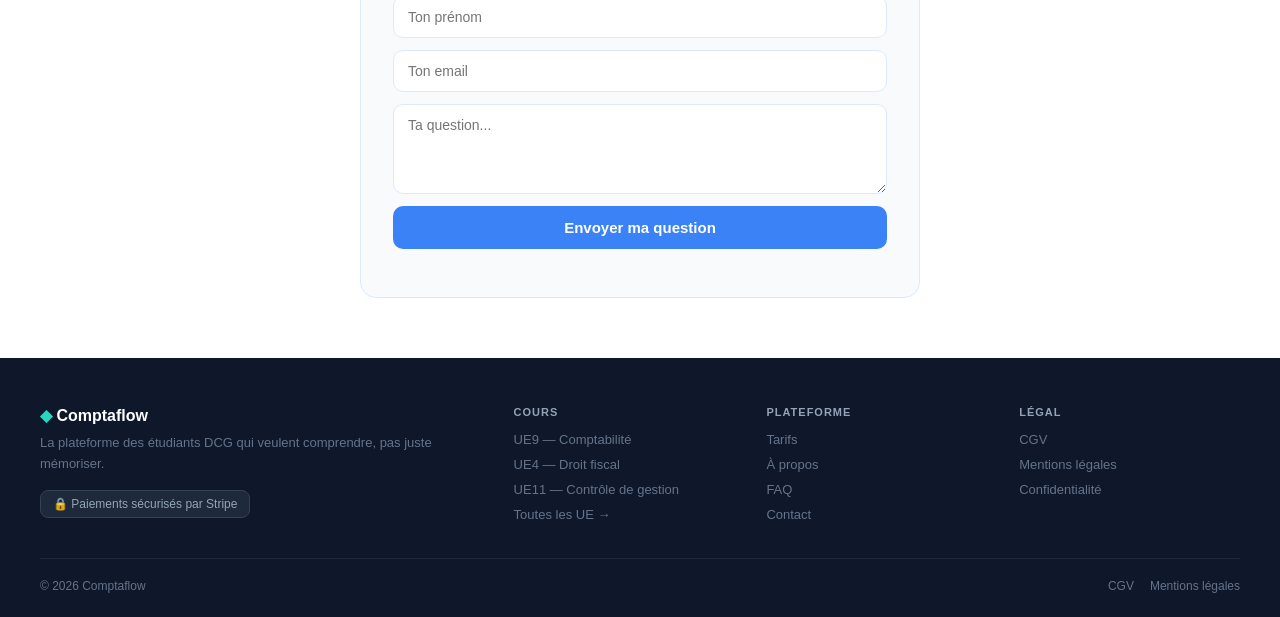
==== commit fcf6efb2: "Update index.html" ====
--- a/index.html
+++ b/index.html
@@ -339,5 +339,41 @@
   document.getElementById('back-to-top').style.display=window.scrollY>400?'block':'none';
 });
 </script>
+<script>
+function envoyerContact(e){
+  e.preventDefault();
+  var form=document.getElementById('contact-form');
+  var btn=document.getElementById('contact-btn');
+  var status=document.getElementById('contact-status');
+  btn.textContent='Envoi en cours...';
+  btn.disabled=true;
+  var data={
+    access_key:'8505ac31-d3dc-4979-968a-df781aecb7c5',
+    subject:'Nouvelle question depuis Comptaflow',
+    name:form.name.value,
+    email:form.email.value,
+    message:form.message.value
+  };
+  fetch('https://api.web3forms.com/submit',{
+    method:'POST',
+    headers:{'Content-Type':'application/json'},
+    body:JSON.stringify(data)
+  }).then(function(r){return r.json();}).then(function(d){
+    if(d.success){
+      window.location.href='/merci.html';
+    }else{
+      status.textContent='Une erreur est survenue, réessaie.';
+      status.style.color='#DC2626';
+      btn.textContent='Envoyer ma question';
+      btn.disabled=false;
+    }
+  }).catch(function(){
+    status.textContent='Erreur de connexion, réessaie.';
+    status.style.color='#DC2626';
+    btn.textContent='Envoyer ma question';
+    btn.disabled=false;
+  });
+}
+</script>
 </body>
 </html>
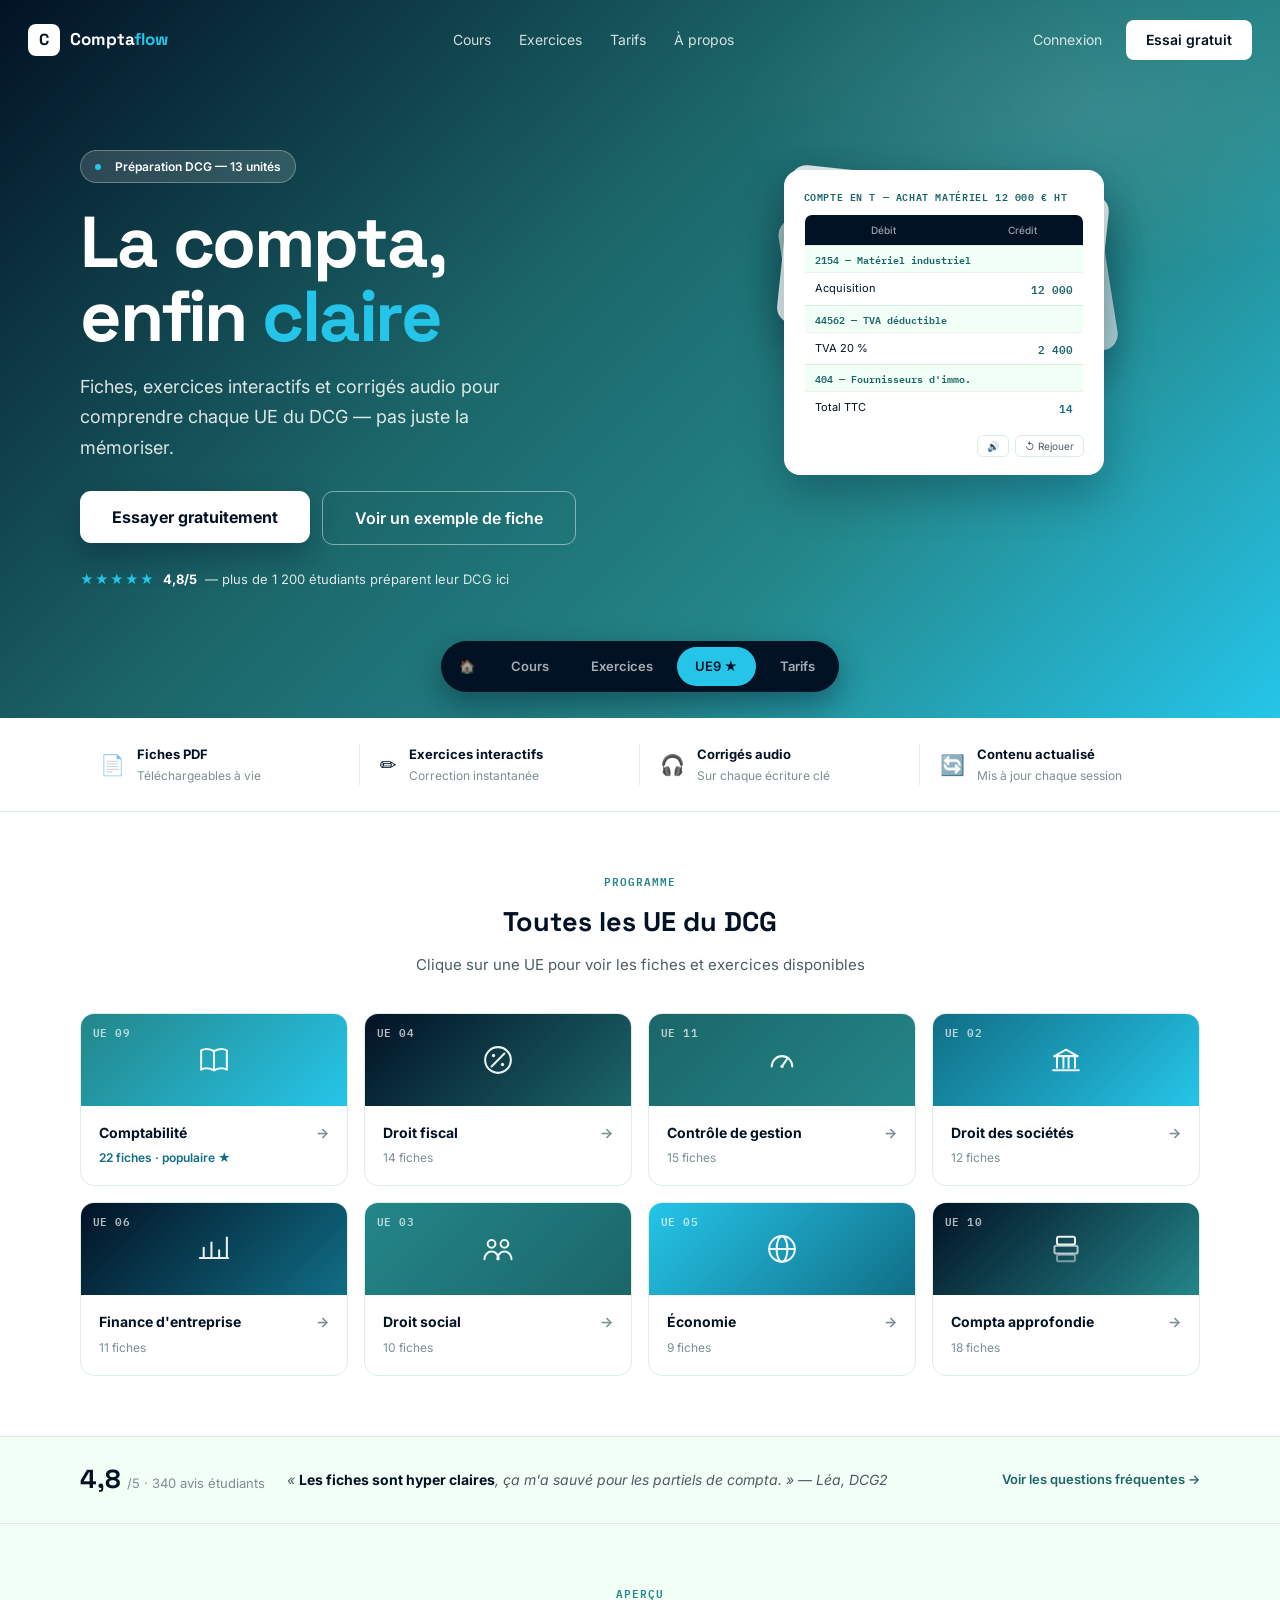
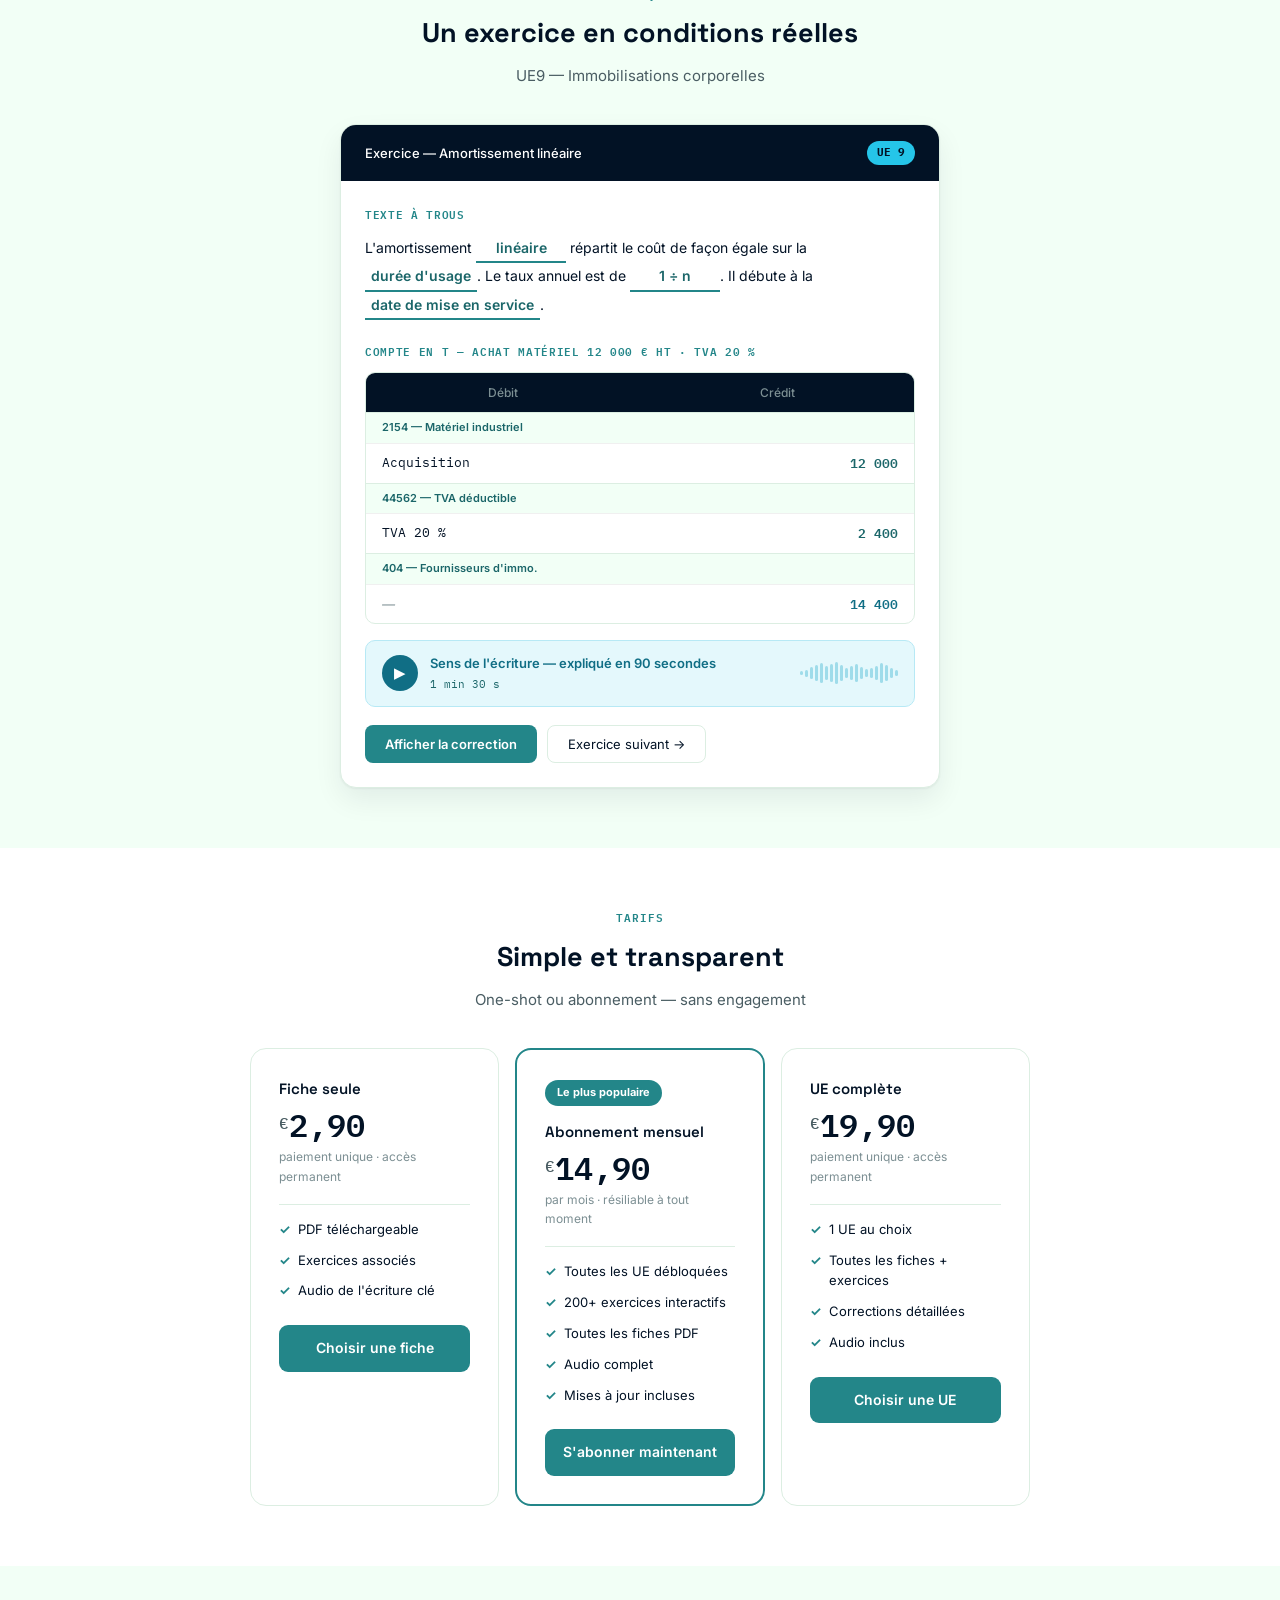
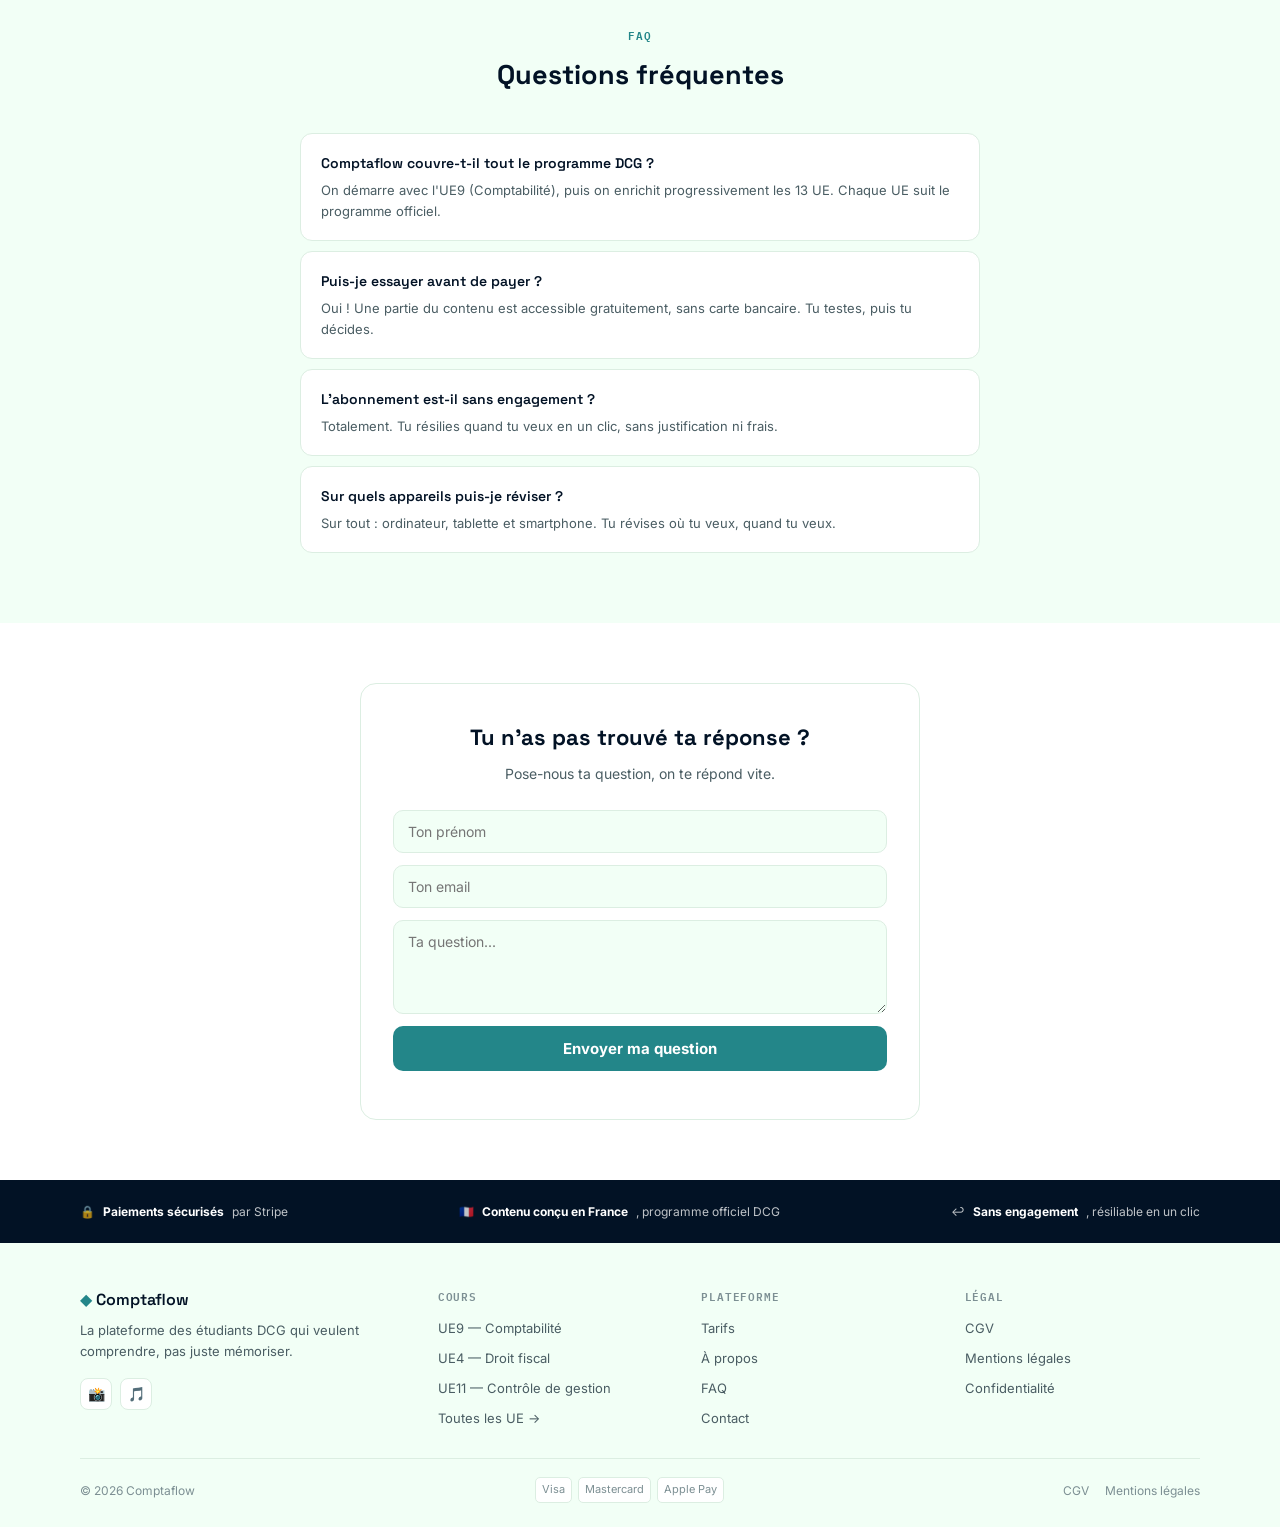
==== commit 7bb426cb: "Update index.html" ====
--- a/index.html
+++ b/index.html
@@ -4,215 +4,431 @@
 <meta charset="UTF-8">
 <meta name="viewport" content="width=device-width, initial-scale=1.0">
 <title>Comptaflow — Réussis ton DCG</title>
-<link rel="icon" href="data:image/svg+xml,<svg xmlns='http://www.w3.org/2000/svg' viewBox='0 0 100 100'><rect width='100' height='100' rx='20' fill='%231E40AF'/><text x='50' y='72' font-size='70' font-weight='bold' text-anchor='middle' fill='%232DD4BF' font-family='Arial'>C</text></svg>">  
+<link rel="icon" href="data:image/svg+xml,<svg xmlns='http://www.w3.org/2000/svg' viewBox='0 0 100 100'><rect width='100' height='100' rx='20' fill='%23021225'/><text x='50' y='72' font-size='70' font-weight='bold' text-anchor='middle' fill='%2325C5E9' font-family='Arial'>C</text></svg>">
+<link rel="preconnect" href="https://fonts.googleapis.com">
+<link href="https://fonts.googleapis.com/css2?family=Space+Grotesk:wght@500;600;700;800&family=Inter:wght@400;500;600;700&family=IBM+Plex+Mono:wght@500;600&display=swap" rel="stylesheet">
 <style>
-:root{--blue-50:#EFF6FF;--blue-100:#DBEAFE;--blue-400:#60A5FA;--blue-500:#3B82F6;--blue-600:#2563EB;--blue-700:#1D4ED8;--blue-800:#1E40AF;--teal-50:#F0FDFA;--teal-200:#99F6E4;--teal-400:#2DD4BF;--teal-500:#14B8A6;--teal-600:#0D9488;--teal-700:#0F766E;--slate-50:#F8FAFC;--slate-100:#F1F5F9;--slate-200:#E2E8F0;--slate-400:#94A3B8;--slate-500:#64748B;--slate-700:#334155;--slate-800:#1E293B;--slate-900:#0F172A}
+:root{
+  --mint:#F2FFF6; --tea:#CAFFDE; --sky:#25C5E9; --cyan:#238689; --ink:#021225;
+  --cyan-dark:#1B6669; --sky-dark:#106E85;
+  --ink-2:#0A2530; --ink-line:#123B42;
+  --ink-soft:#4A5D63; --ink-faint:#7C8F93;
+  --line:#DCEEE2; --surface:#FFFFFF;
+  --radius:14px; --shadow:0 1px 2px rgba(2,18,37,.05), 0 12px 28px rgba(2,18,37,.07);
+  --maxw:1120px;
+  --display:'Space Grotesk', system-ui, sans-serif;
+  --body:'Inter', system-ui, sans-serif;
+  --mono:'IBM Plex Mono', ui-monospace, monospace;
+}
 *{box-sizing:border-box;margin:0;padding:0}
-body{font-family:-apple-system,BlinkMacSystemFont,'Segoe UI',Roboto,sans-serif;background:var(--blue-50);color:var(--slate-800)}
-nav{position:sticky;top:0;z-index:100;display:flex;align-items:center;justify-content:space-between;padding:0 40px;height:60px;background:#fff;border-bottom:1px solid var(--blue-100)}
-.logo{display:flex;align-items:center;gap:10px;text-decoration:none}
-.logo-mark{width:32px;height:32px;border-radius:8px;background:var(--blue-800);display:flex;align-items:center;justify-content:center;color:var(--teal-400);font-size:18px;font-weight:700}
-.logo-name{font-size:17px;font-weight:600;color:var(--slate-900)}
-.logo-name span{color:var(--blue-500)}
+html{scroll-behavior:smooth}
+body{font-family:var(--body);background:var(--surface);color:var(--ink);line-height:1.6;-webkit-font-smoothing:antialiased}
+a{color:inherit;text-decoration:none}
+
+/* ---------- Nav : version transparente posée sur le hero ---------- */
+.nav-overlay{position:absolute;top:0;left:0;right:0;z-index:50;display:flex;align-items:center;
+  justify-content:space-between;padding:0 28px;height:80px}
+.nav-overlay .logo-mark{background:#fff;color:var(--ink)}
+.nav-overlay .logo-name{color:#fff}
+.nav-overlay .logo-name span{color:var(--sky)}
+.nav-overlay .nav-links a{color:rgba(255,255,255,.82)}
+.nav-overlay .nav-links a:hover{color:#fff}
+.nav-overlay .btn-ghost{color:rgba(255,255,255,.82)}
+.nav-overlay .btn-ghost:hover{background:rgba(255,255,255,.12);color:#fff}
+.nav-overlay .btn-primary{background:#fff;color:var(--ink)}
+.nav-overlay .btn-primary:hover{background:var(--sky);color:var(--ink)}
+
+/* ---------- Nav : version pleine, apparaît au scroll ---------- */
+.nav-solid{position:fixed;top:0;left:0;right:0;z-index:100;display:flex;align-items:center;
+  justify-content:space-between;padding:0 28px;height:64px;background:rgba(255,255,255,.92);
+  backdrop-filter:saturate(1.3) blur(8px);border-bottom:1px solid var(--line);
+  transform:translateY(-100%);transition:transform .25s ease}
+.nav-solid.show{transform:translateY(0)}
+
+.logo{display:flex;align-items:center;gap:10px}
+.logo-mark{width:32px;height:32px;border-radius:8px;background:var(--ink);display:flex;align-items:center;
+  justify-content:center;color:var(--sky);font-family:var(--display);font-size:16px;font-weight:700;flex-shrink:0}
+.logo-name{font-family:var(--display);font-size:17px;font-weight:700;color:var(--ink)}
+.logo-name span{color:var(--cyan)}
 .nav-links{display:flex;gap:28px}
-.nav-links a{font-size:14px;color:var(--slate-500);text-decoration:none;cursor:pointer}
-.nav-links a:hover{color:var(--slate-900)}
+.nav-links a{font-size:14px;color:var(--ink-soft)}
+.nav-links a:hover{color:var(--ink)}
 .nav-cta{display:flex;gap:10px;align-items:center}
-.btn-ghost{background:transparent;border:none;font-size:14px;color:var(--slate-500);cursor:pointer;padding:8px 14px;border-radius:8px}
-.btn-ghost:hover{background:var(--slate-100)}
-.btn-primary{background:var(--blue-500);color:#fff;border:none;padding:9px 20px;border-radius:8px;font-size:14px;font-weight:500;cursor:pointer}
-.btn-primary:hover{background:var(--blue-700)}
-.hero{background:#fff;padding:80px 40px 64px;display:flex;flex-direction:column;align-items:center;text-align:center;gap:24px;border-bottom:1px solid var(--blue-100)}
-.hero-pill{display:inline-flex;align-items:center;gap:8px;background:var(--teal-50);border:1px solid var(--teal-200);border-radius:20px;padding:6px 14px;font-size:12px;font-weight:500;color:var(--teal-700)}
-.hero-pill-dot{width:6px;height:6px;border-radius:50%;background:var(--teal-400);display:inline-block}
-.hero h1{font-size:48px;font-weight:700;color:var(--slate-900);line-height:1.12;letter-spacing:-1px;max-width:640px}
-.hero h1 em{font-style:normal;color:var(--blue-500)}
-.hero-sub{font-size:17px;color:var(--slate-500);max-width:480px;line-height:1.7}
-.hero-actions{display:flex;gap:12px;flex-wrap:wrap;justify-content:center;margin-top:4px}
-.btn-hero-p{background:var(--blue-500);color:#fff;border:none;padding:14px 30px;border-radius:10px;font-size:15px;font-weight:500;cursor:pointer}
-.btn-hero-p:hover{background:var(--blue-700)}
-.btn-hero-o{background:#fff;color:var(--slate-800);border:1px solid var(--slate-200);padding:14px 30px;border-radius:10px;font-size:15px;cursor:pointer}
-.btn-hero-o:hover{background:var(--slate-50)}
-.hero-trust{display:flex;align-items:center;gap:12px;margin-top:4px}
-.trust-avatars{display:flex}
-.avatar{width:28px;height:28px;border-radius:50%;border:2px solid #fff;display:flex;align-items:center;justify-content:center;font-size:11px;font-weight:600;margin-left:-8px}
-.avatar:first-child{margin-left:0}
-.trust-text{font-size:13px;color:var(--slate-400)}
-.trust-text strong{color:var(--slate-800);font-weight:500}
-.stats-bar{background:var(--slate-900);display:grid;grid-template-columns:repeat(4,1fr)}
-.stat-item{text-align:center;padding:28px 20px;border-right:1px solid var(--slate-700)}
-.stat-item:last-child{border-right:none}
-.stat-num{font-size:30px;font-weight:700;color:var(--teal-400)}
-.stat-lbl{font-size:12px;color:var(--slate-400);margin-top:4px}
-.section{padding:60px 40px}
-.section-white{background:#fff}
-.section-light{background:var(--blue-50)}
-.section-dark{background:var(--slate-900)}
-.sec-header{text-align:center;margin-bottom:40px}
-.sec-eyebrow{font-size:11px;font-weight:600;color:var(--teal-500);letter-spacing:1.2px;text-transform:uppercase;margin-bottom:10px}
-.sec-title{font-size:28px;font-weight:700;color:var(--slate-900);margin-bottom:10px}
-.sec-title-light{color:#fff}
-.sec-sub{font-size:15px;color:var(--slate-500);max-width:480px;margin:0 auto}
-.sec-sub-light{color:var(--slate-400)}
-.ue-grid{display:grid;grid-template-columns:repeat(auto-fill,minmax(155px,1fr));gap:10px}
-.ue-card{background:#fff;border:1px solid var(--blue-100);border-radius:12px;padding:18px 16px;cursor:pointer;transition:border-color .15s,box-shadow .15s}
-.ue-card:hover{border-color:var(--blue-400);box-shadow:0 2px 12px rgba(59,130,246,.1)}
-.ue-card.featured{border-color:var(--teal-400);background:var(--teal-50)}
-.ue-tag{font-size:11px;font-weight:600;color:var(--teal-500);margin-bottom:8px}
-.ue-name{font-size:13px;font-weight:500;color:var(--slate-800);line-height:1.4}
-.ue-meta{font-size:11px;color:var(--slate-400);margin-top:8px}
-.ue-card.featured .ue-meta{color:var(--teal-600)}
-.features-grid{display:grid;grid-template-columns:repeat(auto-fit,minmax(240px,1fr));gap:16px}
-.feat{background:#1A2744;border:1px solid #1E3A5F;border-radius:16px;padding:28px}
-.feat-icon{width:44px;height:44px;border-radius:10px;background:#0F2137;border:1px solid var(--teal-600);display:flex;align-items:center;justify-content:center;font-size:22px;margin-bottom:18px}
-.feat-title{font-size:15px;font-weight:600;color:#F1F5F9;margin-bottom:8px}
-.feat-desc{font-size:13px;color:var(--slate-400);line-height:1.6}
+.btn-ghost{background:transparent;border:none;font-size:14px;color:var(--ink-soft);cursor:pointer;padding:8px 14px;border-radius:8px;font-family:inherit}
+.btn-ghost:hover{background:var(--mint)}
+.btn-primary{background:var(--cyan);color:#fff;border:none;padding:9px 20px;border-radius:8px;
+  font-size:14px;font-weight:600;font-family:inherit;cursor:pointer}
+.btn-primary:hover{background:var(--cyan-dark)}
+
+/* ---------- Hero (fond dégradé, façon Jeton) ---------- */
+.hero{position:relative;overflow:hidden;padding:150px 28px 128px;
+  background:linear-gradient(135deg, var(--ink) 0%, var(--cyan-dark) 42%, var(--cyan) 68%, var(--sky) 100%);}
+.hero::after{content:"";position:absolute;inset:0;pointer-events:none;
+  background:radial-gradient(600px 300px at 85% 15%, rgba(255,255,255,.10), transparent 60%);}
+.hero-grid{position:relative;max-width:var(--maxw);margin:0 auto;display:grid;
+  grid-template-columns:1.05fr .95fr;gap:40px;align-items:center}
+.hero-pill{display:inline-flex;align-items:center;gap:8px;background:rgba(255,255,255,.14);
+  border:1px solid rgba(255,255,255,.3);border-radius:20px;padding:6px 14px;font-size:12px;
+  font-weight:600;color:#fff;backdrop-filter:blur(4px)}
+.hero-pill-dot{width:6px;height:6px;border-radius:50%;background:var(--sky);display:inline-block}
+.hero h1{font-family:var(--display);font-size:clamp(42px,6.2vw,72px);font-weight:800;color:#fff;
+  line-height:1.03;letter-spacing:-.03em;margin:22px 0 18px}
+.hero h1 em{font-style:normal;color:var(--sky)}
+.hero-sub{font-size:18px;color:rgba(255,255,255,.85);max-width:460px;line-height:1.7;margin-bottom:28px}
+.hero-actions{display:flex;gap:12px;flex-wrap:wrap;margin-bottom:24px}
+.btn-hero-p{background:#fff;color:var(--ink);border:none;padding:16px 32px;border-radius:11px;
+  font-family:inherit;font-size:16px;font-weight:700;cursor:pointer;box-shadow:0 14px 30px rgba(2,18,37,.3);
+  transition:transform .15s ease}
+.btn-hero-p:hover{transform:translateY(-2px)}
+.btn-hero-o{background:transparent;color:#fff;border:1.5px solid rgba(255,255,255,.45);padding:16px 32px;
+  border-radius:11px;font-family:inherit;font-size:16px;font-weight:600;cursor:pointer}
+.btn-hero-o:hover{background:rgba(255,255,255,.1);border-color:#fff}
+.hero-rating{display:flex;align-items:center;gap:8px;font-size:13px;color:rgba(255,255,255,.85)}
+.hero-rating strong{color:#fff}
+.stars{color:var(--sky);letter-spacing:1px}
+
+/* ---- pile de cartes (motif "fanned stack" façon Jeton, contenu réel) ---- */
+.hero-stack{position:relative;height:400px}
+.stack-card{position:absolute;top:0;left:50%;width:100%;max-width:320px;transform:translateX(-50%);
+  background:#fff;border-radius:16px;box-shadow:0 20px 44px rgba(2,18,37,.28);padding:18px 20px}
+.stack-card.back2{transform:translateX(-50%) rotate(-9deg) translateY(26px);z-index:1;opacity:.65}
+.stack-card.back1{transform:translateX(-50%) rotate(6deg) translateY(10px);z-index:2;opacity:.85}
+.stack-card.front{z-index:3}
+.stack-label{font-family:var(--mono);font-size:10px;font-weight:600;color:var(--cyan-dark);
+  letter-spacing:.06em;text-transform:uppercase;margin-bottom:10px}
+.stack-mini-item{font-size:12px;color:var(--ink-soft);padding:6px 0;border-top:1px solid #F0F0F0}
+.stack-mini-item:first-of-type{border-top:none}
+.stack-mini-item b{color:var(--ink);font-weight:600}
+.front table{width:100%;border-collapse:collapse;border-radius:8px;overflow:hidden;border:1px solid var(--line)}
+.front th{background:var(--ink);color:rgba(255,255,255,.6);font-size:10px;font-weight:500;padding:7px 10px;text-align:center}
+.stack-actions{display:flex;justify-content:flex-end;gap:6px;margin-top:10px}
+.stack-btn{background:transparent;border:1px solid var(--line);border-radius:6px;padding:4px 9px;
+  font-size:10px;color:var(--ink-soft);cursor:pointer;font-family:inherit}
+
+/* ---- barre flottante en bas du hero (façon Jeton) ---- */
+.hero-pillnav{position:absolute;left:50%;bottom:26px;transform:translateX(-50%);z-index:20;
+  display:flex;align-items:center;gap:6px;background:var(--ink);border-radius:999px;padding:6px;
+  box-shadow:0 12px 30px rgba(2,18,37,.4)}
+.hero-pillnav a{display:flex;align-items:center;gap:6px;padding:9px 18px;border-radius:999px;
+  font-size:13px;font-weight:600;color:rgba(255,255,255,.65)}
+.hero-pillnav a:hover{color:#fff}
+.hero-pillnav a.active{background:var(--sky);color:var(--ink)}
+.hero-pillnav .home{padding:9px 12px}
+
+/* ---------- Barre de confiance (façon Le Slip) ---------- */
+.trust-bar{background:#fff;border-bottom:1px solid var(--line);padding:26px 28px}
+.trust-inner{max-width:var(--maxw);margin:0 auto;display:grid;grid-template-columns:repeat(4,1fr)}
+.trust-item{display:flex;align-items:center;gap:12px;padding:0 20px;border-right:1px solid var(--line)}
+.trust-item:last-child{border-right:none}
+.trust-icon{font-size:20px;flex-shrink:0}
+.trust-title{font-size:13px;font-weight:700;color:var(--ink)}
+.trust-desc{font-size:12px;color:var(--ink-faint);margin-top:1px}
+
+/* ---------- Sections génériques ---------- */
+.section{padding:60px 28px}
+.section-white{background:var(--surface)}
+.section-light{background:var(--mint)}
+.sec-header{text-align:center;margin-bottom:36px;max-width:600px;margin-left:auto;margin-right:auto}
+.sec-eyebrow{font-family:var(--mono);font-size:11px;font-weight:600;color:var(--cyan);letter-spacing:.1em;
+  text-transform:uppercase;margin-bottom:10px}
+.sec-title{font-family:var(--display);font-size:27px;font-weight:700;color:var(--ink);margin-bottom:10px}
+.sec-sub{font-size:15px;color:var(--ink-soft)}
+
+/* ---------- Grille UE (cartes lisibles façon Le Slip) ---------- */
+.ue-grid{display:grid;grid-template-columns:repeat(auto-fill,minmax(230px,1fr));gap:16px;max-width:var(--maxw);margin:0 auto}
+.ue-card{display:block;background:#fff;border:1px solid var(--line);border-radius:14px;overflow:hidden;
+  transition:transform .15s ease, box-shadow .15s ease}
+.ue-card:hover{transform:translateY(-3px);box-shadow:0 10px 26px rgba(2,18,37,.1)}
+.ue-thumb{height:92px;display:flex;align-items:center;justify-content:center;position:relative;overflow:hidden}
+.ue-thumb svg{width:36px;height:36px}
+.ue-thumb-tag{position:absolute;top:10px;left:12px;font-family:var(--mono);font-size:10.5px;font-weight:600;
+  color:rgba(255,255,255,.7);letter-spacing:.04em}
+.ue-body{padding:16px 18px 18px}
+.ue-name{font-size:14px;font-weight:700;color:var(--ink);margin-bottom:4px;display:flex;align-items:center;justify-content:space-between}
+.ue-name .arrow{font-size:14px;color:var(--ink-faint)}
+.ue-meta{font-size:12px;color:var(--ink-faint)}
+.ue-card.featured .ue-meta{color:var(--sky-dark);font-weight:600}
+
+/* ---------- Bandeau avis ---------- */
+.rating-strip{background:var(--mint);border-top:1px solid var(--line);border-bottom:1px solid var(--line);
+  padding:22px 28px}
+.rating-inner{max-width:var(--maxw);margin:0 auto;display:flex;align-items:center;gap:22px;flex-wrap:wrap}
+.rating-score{display:flex;align-items:baseline;gap:6px;flex-shrink:0}
+.rating-num{font-family:var(--display);font-size:26px;font-weight:700;color:var(--ink)}
+.rating-den{font-size:13px;color:var(--ink-faint)}
+.rating-quote{flex:1;min-width:240px;font-size:14px;color:var(--ink-soft);font-style:italic}
+.rating-quote b{font-style:normal;color:var(--ink)}
+.rating-link{font-size:13px;font-weight:600;color:var(--cyan-dark);white-space:nowrap}
+
+/* ---------- Aperçu exercice ---------- */
 .exercise-wrap{max-width:600px;margin:0 auto}
-.ex-card{background:#fff;border:1px solid var(--blue-100);border-radius:16px;overflow:hidden}
-.ex-header{background:var(--slate-900);padding:16px 24px;display:flex;align-items:center;justify-content:space-between}
-.ex-header-title{font-size:13px;font-weight:500;color:#F1F5F9}
-.ex-badge{background:var(--teal-400);color:var(--slate-900);font-size:11px;font-weight:600;padding:3px 10px;border-radius:20px}
+.ex-card{background:#fff;border:1px solid var(--line);border-radius:16px;overflow:hidden;box-shadow:var(--shadow)}
+.ex-header{background:var(--ink);padding:16px 24px;display:flex;align-items:center;justify-content:space-between}
+.ex-header-title{font-size:13px;font-weight:500;color:#fff}
+.ex-badge{background:var(--sky);color:var(--ink);font-family:var(--mono);font-size:11px;font-weight:700;
+  padding:3px 10px;border-radius:20px}
 .ex-body{padding:24px}
-.ex-label{font-size:11px;font-weight:600;color:var(--teal-500);letter-spacing:.8px;text-transform:uppercase;margin-bottom:12px}
-.ex-text{font-size:14px;color:var(--slate-800);line-height:1.9;margin-bottom:20px}
-.blank{display:inline-block;min-width:90px;border-bottom:2px solid var(--blue-400);text-align:center;color:var(--blue-600);font-weight:500;padding:0 6px}
-.compte-t{border:1px solid var(--blue-100);border-radius:10px;overflow:hidden;margin-bottom:16px}
-.ct-head{display:grid;grid-template-columns:1fr 1fr;background:var(--slate-900)}
-.ct-head-cell{padding:10px 16px;font-size:12px;font-weight:500;color:var(--slate-400);text-align:center}
-.ct-section{background:var(--blue-50);border-top:1px solid var(--blue-100);padding:6px 16px;font-size:11px;font-weight:600;color:var(--teal-600)}
-.ct-row{display:grid;grid-template-columns:1fr 1fr;border-top:1px solid var(--slate-100)}
-.ct-cell{padding:9px 16px;font-size:13px;color:var(--slate-800)}
-.ct-cell.debit{color:var(--blue-600);font-weight:500;text-align:right}
-.ct-cell.credit{color:var(--teal-600);font-weight:500;text-align:right}
-.audio-strip{background:var(--teal-50);border:1px solid var(--teal-200);border-radius:10px;padding:12px 16px;display:flex;align-items:center;gap:12px;margin-bottom:16px}
-.play-btn{width:36px;height:36px;border-radius:50%;background:var(--teal-500);border:none;display:flex;align-items:center;justify-content:center;color:#fff;font-size:16px;cursor:pointer;flex-shrink:0}
-.play-btn:hover{background:var(--teal-600)}
+.ex-label{font-family:var(--mono);font-size:11px;font-weight:600;color:var(--cyan);letter-spacing:.06em;
+  text-transform:uppercase;margin-bottom:12px}
+.ex-text{font-size:14px;color:var(--ink);line-height:1.9;margin-bottom:22px}
+.blank{display:inline-block;min-width:90px;border-bottom:2px solid var(--cyan);text-align:center;
+  color:var(--cyan-dark);font-weight:600;padding:0 6px}
+.compte-t{border:1px solid var(--line);border-radius:10px;overflow:hidden;margin-bottom:16px}
+.ct-head{display:grid;grid-template-columns:1fr 1fr;background:var(--ink)}
+.ct-head-cell{padding:10px 16px;font-size:12px;font-weight:500;color:var(--ink-faint);text-align:center}
+.ct-section{background:var(--mint);border-top:1px solid var(--line);padding:6px 16px;font-size:11px;font-weight:600;color:var(--cyan-dark)}
+.ct-row{display:grid;grid-template-columns:1fr 1fr;border-top:1px solid #F0F0F0}
+.ct-cell{padding:9px 16px;font-size:13px;color:var(--ink);font-family:var(--mono)}
+.ct-cell.debit{color:var(--cyan-dark);font-weight:600;text-align:right}
+.ct-cell.credit{color:var(--sky-dark);font-weight:600;text-align:right}
+.ct-cell.empty{color:var(--ink-faint);font-style:italic;font-family:var(--body)}
+.audio-strip{background:#E4F8FC;border:1px solid #B7E9F5;border-radius:10px;padding:12px 16px;display:flex;
+  align-items:center;gap:12px;margin-bottom:18px}
+.play-btn{width:36px;height:36px;border-radius:50%;background:var(--sky-dark);border:none;display:flex;
+  align-items:center;justify-content:center;color:#fff;font-size:15px;cursor:pointer;flex-shrink:0}
 .audio-info{flex:1}
-.audio-title{font-size:13px;font-weight:500;color:var(--teal-700)}
-.audio-dur{font-size:12px;color:var(--teal-500);margin-top:2px}
+.audio-title{font-size:13px;font-weight:600;color:var(--sky-dark)}
+.audio-dur{font-family:var(--mono);font-size:11px;color:var(--cyan-dark);margin-top:2px}
 .audio-wave{display:flex;align-items:center;gap:2px;height:24px}
-.wv{width:3px;border-radius:2px;background:var(--teal-200);display:inline-block}
+.wv{width:3px;border-radius:2px;background:#9FDCEA;display:inline-block}
 .ex-actions{display:flex;gap:10px}
-.btn-correction{background:var(--blue-500);color:#fff;border:none;padding:10px 20px;border-radius:8px;font-size:13px;font-weight:500;cursor:pointer}
-.btn-correction:hover{background:var(--blue-700)}
-.btn-next{background:#fff;color:var(--slate-800);border:1px solid var(--slate-200);padding:10px 20px;border-radius:8px;font-size:13px;cursor:pointer}
-.btn-next:hover{background:var(--slate-50)}
-.pricing-grid{display:grid;grid-template-columns:repeat(auto-fit,minmax(210px,1fr));gap:16px;max-width:740px;margin:0 auto}
-.price-card{background:#fff;border:1px solid var(--blue-100);border-radius:16px;padding:28px}
-.price-card.pop{border:2px solid var(--blue-400)}
-.price-pop-tag{background:var(--blue-50);color:var(--blue-700);font-size:11px;font-weight:600;padding:4px 12px;border-radius:20px;display:inline-block;margin-bottom:14px}
-.price-name{font-size:15px;font-weight:600;color:var(--slate-900);margin-bottom:6px}
-.price-amount{font-size:34px;font-weight:700;color:var(--slate-900);line-height:1}
-.price-amount sup{font-size:17px;vertical-align:top;margin-top:8px;display:inline-block;color:var(--slate-500);font-weight:400}
-.price-period{font-size:12px;color:var(--slate-400);margin-top:4px;margin-bottom:16px}
-.price-divider{height:1px;background:var(--slate-100);margin:14px 0}
+.btn-correction{background:var(--cyan);color:#fff;border:none;padding:10px 20px;border-radius:8px;
+  font-family:inherit;font-size:13px;font-weight:600;cursor:pointer}
+.btn-next{background:#fff;color:var(--ink);border:1px solid var(--line);padding:10px 20px;border-radius:8px;
+  font-family:inherit;font-size:13px;cursor:pointer}
+
+/* ---------- Tarifs ---------- */
+.pricing-grid{display:grid;grid-template-columns:repeat(auto-fit,minmax(220px,1fr));gap:16px;max-width:780px;margin:0 auto}
+.price-card{background:#fff;border:1px solid var(--line);border-radius:16px;padding:28px}
+.price-card.pop{border:2px solid var(--cyan);position:relative}
+.price-pop-tag{background:var(--cyan);color:#fff;font-size:11px;font-weight:700;padding:4px 12px;
+  border-radius:20px;display:inline-block;margin-bottom:14px}
+.price-name{font-family:var(--display);font-size:15px;font-weight:600;color:var(--ink);margin-bottom:8px}
+.price-amount{font-family:var(--mono);font-size:32px;font-weight:600;color:var(--ink);line-height:1}
+.price-amount sup{font-size:16px;vertical-align:top;margin-top:6px;display:inline-block;color:var(--ink-soft);font-weight:500}
+.price-period{font-size:12px;color:var(--ink-faint);margin-top:6px;margin-bottom:18px}
+.price-divider{height:1px;background:var(--line);margin:14px 0}
 .price-items{list-style:none;display:flex;flex-direction:column;gap:10px;margin-bottom:24px}
-.price-items li{font-size:13px;color:var(--slate-800);display:flex;align-items:flex-start;gap:8px}
-.price-items li::before{content:"✓";color:var(--teal-500);font-weight:600;flex-shrink:0}
-.btn-price-main{width:100%;padding:11px;border-radius:9px;font-size:14px;font-weight:500;cursor:pointer;background:var(--blue-500);color:#fff;border:none}
-.btn-price-main:hover{background:var(--blue-700)}
-.btn-price-outline{width:100%;padding:11px;border-radius:9px;font-size:14px;cursor:pointer;background:#fff;color:var(--slate-800);border:1px solid var(--slate-200)}
-.btn-price-outline:hover{background:var(--slate-50)}
-.social-section{background:#fff;padding:40px;border-top:1px solid var(--blue-100);display:flex;align-items:center;justify-content:space-between;flex-wrap:wrap;gap:20px}
-.social-title{font-size:18px;font-weight:600;color:var(--slate-900);margin-bottom:6px}
-.social-sub{font-size:14px;color:var(--slate-500)}
-.social-cards{display:flex;gap:12px}
-.social-card{background:var(--slate-50);border:1px solid var(--slate-200);border-radius:12px;padding:14px 20px;display:flex;align-items:center;gap:10px;cursor:pointer}
-.social-card:hover{border-color:var(--blue-400)}
-.soc-icon{width:36px;height:36px;border-radius:8px;display:flex;align-items:center;justify-content:center;font-size:20px}
-.soc-name{font-size:13px;font-weight:500;color:var(--slate-800)}
-.soc-handle{font-size:12px;color:var(--slate-400)}
-footer{background:var(--slate-900);padding:48px 40px 24px}
-.footer-grid{display:grid;grid-template-columns:2fr 1fr 1fr 1fr;gap:32px;margin-bottom:36px}
-.footer-brand{font-size:16px;font-weight:600;color:#fff;margin-bottom:8px}
-.footer-brand span{color:var(--teal-400)}
-.footer-tagline{font-size:13px;color:var(--slate-500);line-height:1.6;margin-bottom:16px}
-.footer-stripe{display:inline-flex;align-items:center;gap:6px;background:var(--slate-800);border:1px solid var(--slate-700);border-radius:8px;padding:6px 12px;font-size:12px;color:var(--slate-400)}
-.f-col-title{font-size:11px;font-weight:600;color:var(--slate-400);letter-spacing:1px;text-transform:uppercase;margin-bottom:14px}
-.f-links{display:flex;flex-direction:column;gap:10px}
-.f-links a{font-size:13px;color:var(--slate-500);text-decoration:none;cursor:pointer}
-.f-links a:hover{color:#fff}
-.footer-bottom{border-top:1px solid var(--slate-800);padding-top:20px;display:flex;justify-content:space-between;align-items:center;flex-wrap:wrap;gap:8px}
-.footer-copy{font-size:12px;color:var(--slate-500)}
+.price-items li{font-size:13px;color:var(--ink);display:flex;align-items:flex-start;gap:8px}
+.price-items li::before{content:"✓";color:var(--cyan);font-weight:700;flex-shrink:0}
+.btn-price-main{width:100%;padding:12px;border-radius:9px;font-family:inherit;font-size:14px;font-weight:600;
+  cursor:pointer;background:var(--cyan);color:#fff;border:none;text-align:center;display:block}
+.btn-price-main:hover{background:var(--cyan-dark)}
+
+/* ---------- FAQ ---------- */
+.faq-wrap{max-width:680px;margin:0 auto}
+.faq-item{background:#fff;border:1px solid var(--line);border-radius:12px;padding:18px 20px;margin-bottom:10px}
+.faq-q{font-family:var(--display);font-size:14px;font-weight:600;color:var(--ink);margin-bottom:6px}
+.faq-a{font-size:13px;color:var(--ink-soft);line-height:1.6}
+
+/* ---------- Contact ---------- */
+.contact-card{max-width:560px;margin:0 auto;text-align:center;background:#fff;border:1px solid var(--line);
+  border-radius:16px;padding:36px 32px}
+.contact-title{font-family:var(--display);font-size:22px;font-weight:700;color:var(--ink);margin-bottom:8px}
+.contact-sub{font-size:14px;color:var(--ink-soft);margin-bottom:24px}
+.contact-form{display:flex;flex-direction:column;gap:12px;text-align:left}
+.contact-form input,.contact-form textarea{padding:12px 14px;border:1px solid var(--line);border-radius:10px;
+  font-size:14px;outline:none;font-family:inherit;background:var(--mint)}
+.contact-form input:focus,.contact-form textarea:focus{border-color:var(--cyan)}
+.contact-form textarea{resize:vertical}
+.contact-submit{background:var(--cyan);color:#fff;border:none;padding:13px;border-radius:10px;
+  font-family:inherit;font-size:15px;font-weight:700;cursor:pointer}
+.contact-submit:hover{background:var(--cyan-dark)}
+.contact-submit:disabled{opacity:.6;cursor:default}
+.contact-status{font-size:13px;text-align:center;font-weight:600}
+
+/* ---------- Footer (façon Le Slip : colonnes claires) ---------- */
+.footer-trust{background:var(--ink);padding:22px 28px}
+.footer-trust-inner{max-width:var(--maxw);margin:0 auto;display:flex;justify-content:space-between;
+  flex-wrap:wrap;gap:16px}
+.ft-item{display:flex;align-items:center;gap:8px;font-size:12px;color:rgba(255,255,255,.75)}
+.ft-item b{color:#fff}
+footer{background:var(--mint);padding:44px 28px 24px}
+.footer-grid{max-width:var(--maxw);margin:0 auto 30px;display:grid;grid-template-columns:1.4fr 1fr 1fr 1fr;gap:28px}
+.f-col-title{font-family:var(--mono);font-size:11px;font-weight:600;color:var(--ink-faint);letter-spacing:.08em;
+  text-transform:uppercase;margin-bottom:14px}
+.f-links{display:flex;flex-direction:column;gap:9px}
+.f-links a{font-size:13px;color:var(--ink-soft)}
+.f-links a:hover{color:var(--ink)}
+.footer-brand{font-family:var(--display);font-size:16px;font-weight:600;color:var(--ink);margin-bottom:8px}
+.footer-brand span{color:var(--cyan)}
+.footer-tagline{font-size:13px;color:var(--ink-soft);line-height:1.6;margin-bottom:16px}
+.footer-social{display:flex;gap:8px}
+.footer-social a{width:32px;height:32px;border-radius:8px;background:#fff;border:1px solid var(--line);
+  display:flex;align-items:center;justify-content:center;font-size:14px}
+.footer-bottom{max-width:var(--maxw);margin:0 auto;border-top:1px solid var(--line);padding-top:18px;
+  display:flex;justify-content:space-between;align-items:center;flex-wrap:wrap;gap:10px}
+.footer-copy{font-size:12px;color:var(--ink-faint)}
 .footer-legal{display:flex;gap:16px}
-.footer-legal a{font-size:12px;color:var(--slate-500);text-decoration:none;cursor:pointer}
-.footer-legal a:hover{color:var(--slate-400)}
-@media(max-width:768px){nav{padding:0 20px}.nav-links{display:none}.hero{padding:48px 20px 40px}.hero h1{font-size:32px}.stats-bar{grid-template-columns:repeat(2,1fr)}.stat-item:nth-child(2){border-right:none}.section{padding:40px 20px}.footer-grid{grid-template-columns:1fr 1fr}.social-section{flex-direction:column;align-items:flex-start}}
+.footer-legal a{font-size:12px;color:var(--ink-faint)}
+.footer-legal a:hover{color:var(--ink)}
+.pay-icons{display:flex;gap:6px;align-items:center}
+.pay-icons span{font-size:11px;color:var(--ink-faint);border:1px solid var(--line);border-radius:5px;padding:3px 6px;background:#fff}
+
+#back-to-top{position:fixed;bottom:24px;right:24px;width:46px;height:46px;border-radius:50%;background:var(--cyan);
+  color:#fff;border:none;font-size:19px;cursor:pointer;box-shadow:0 4px 14px rgba(35,134,137,.4);display:none;z-index:200}
+#back-to-top:hover{background:var(--cyan-dark)}
+
+@media(prefers-reduced-motion: reduce){html{scroll-behavior:auto}}
+
+@media(max-width:900px){
+  .hero-grid{grid-template-columns:1fr}
+  .hero-stack{margin-top:20px;height:340px}
+}
+@media(max-width:768px){
+  nav{padding:0 18px}
+  .nav-links{display:none}
+  .hero{padding:36px 18px 100px}
+  .trust-inner{grid-template-columns:repeat(2,1fr);gap:16px}
+  .trust-item{border-right:none;border-bottom:1px solid var(--line);padding-bottom:14px}
+  .section{padding:44px 18px}
+  .footer-grid{grid-template-columns:1fr 1fr}
+  .hero-pillnav{transform:translateX(-50%) scale(.9)}
+  .rating-inner{flex-direction:column;align-items:flex-start}
+}
 </style>
 </head>
 <body>
 
-<nav>
+<nav class="nav-solid" id="nav-solid">
   <a class="logo" href="#"><div class="logo-mark">C</div><span class="logo-name">Compta<span>flow</span></span></a>
   <div class="nav-links"><a href="/cours/ue9.html">Cours</a><a href="/exercices/ue9.html">Exercices</a><a href="/tarifs.html">Tarifs</a><a href="/a-propos.html">À propos</a></div>
-  <div class="nav-cta"><button class="btn-ghost">Connexion</button><a href="/tarifs.html" class="btn-primary" style="text-decoration:none">Commencer gratuitement</a></div>
+  <div class="nav-cta"><button class="btn-ghost">Connexion</button><a href="/tarifs.html" class="btn-primary">Essai gratuit</a></div>
 </nav>
 
 <section class="hero">
-  <div class="hero-pill"><span class="hero-pill-dot"></span>&nbsp; Préparation DCG — 13 unités couvertes</div>
-  <h1>La comptabilité,<br>enfin <em>logique</em></h1>
-  <p class="hero-sub">Fiches de cours, exercices interactifs et explications audio pour maîtriser chaque UE du DCG.</p>
-  <div class="hero-actions"><a href="/tarifs.html" class="btn-hero-p" style="text-decoration:none">🚀 Essayer gratuitement</a><a href="/cours/ue9.html" style="text-decoration:none"><button class="btn-hero-o">Voir les cours →</button></a></div>
-  <div class="hero-trust">
-    <div class="trust-avatars"><div class="avatar" style="background:#DBEAFE;color:#1E40AF">A</div><div class="avatar" style="background:#D1FAE5;color:#065F46">M</div><div class="avatar" style="background:#FEF3C7;color:#92400E">L</div><div class="avatar" style="background:#FCE7F3;color:#9D174D">T</div></div>
-    <span class="trust-text"><strong>+1 200 étudiants</strong> préparent leur DCG avec Comptaflow</span>
-  </div>
-
-  <div style="margin-top:32px;background:#F8FAFC;border-radius:16px;padding:28px;border:1px solid #DBEAFE;width:100%;max-width:520px">
-    <div style="font-size:11px;font-weight:600;color:#0D9488;letter-spacing:1px;text-transform:uppercase;margin-bottom:12px;text-align:center">Compte en T — Achat matériel 12 000 € HT</div>
-    <table style="width:100%;border-collapse:collapse;border-radius:10px;overflow:hidden;border:1px solid #DBEAFE">
-      <thead><tr>
-        <th style="background:#0F172A;color:#94A3B8;font-size:12px;font-weight:500;padding:10px 16px;text-align:center">Débit</th>
-        <th style="background:#0F172A;color:#94A3B8;font-size:12px;font-weight:500;padding:10px 16px;text-align:center">Crédit</th>
-      </tr></thead>
-      <tbody id="hero-ct-body"></tbody>
-    </table>
-    <div style="display:flex;justify-content:flex-end;gap:8px;margin-top:12px">
-      <button onclick="toggleHeroSound()" id="hero-sound-btn" style="background:transparent;border:1px solid #DBEAFE;border-radius:8px;padding:6px 12px;font-size:12px;color:#64748B;cursor:pointer">🔊 Son</button>
-      <button onclick="startHeroAnim()" style="background:transparent;border:1px solid #DBEAFE;border-radius:8px;padding:6px 12px;font-size:12px;color:#64748B;cursor:pointer">↺ Rejouer</button>
+  <nav class="nav-overlay">
+    <a class="logo" href="#"><div class="logo-mark">C</div><span class="logo-name">Compta<span>flow</span></span></a>
+    <div class="nav-links"><a href="/cours/ue9.html">Cours</a><a href="/exercices/ue9.html">Exercices</a><a href="/tarifs.html">Tarifs</a><a href="/a-propos.html">À propos</a></div>
+    <div class="nav-cta"><button class="btn-ghost">Connexion</button><a href="/tarifs.html" class="btn-primary">Essai gratuit</a></div>
+  </nav>
+  <div class="hero-grid">
+    <div>
+      <div class="hero-pill"><span class="hero-pill-dot"></span>&nbsp; Préparation DCG — 13 unités</div>
+
+      <h1>La compta,<br>enfin <em>claire</em></h1>
+      <p class="hero-sub">Fiches, exercices interactifs et corrigés audio pour comprendre chaque UE du DCG — pas juste la mémoriser.</p>
+      <div class="hero-actions">
+        <a href="/tarifs.html"><button class="btn-hero-p">Essayer gratuitement</button></a>
+        <a href="/cours/ue9.html"><button class="btn-hero-o">Voir un exemple de fiche</button></a>
+      </div>
+      <div class="hero-rating"><span class="stars">★★★★★</span> <strong>4,8/5</strong> — plus de 1 200 étudiants préparent leur DCG ici</div>
     </div>
-    <div style="margin-top:14px;display:flex;gap:8px;flex-wrap:wrap;justify-content:center">
-      <div style="display:flex;align-items:center;gap:6px;background:#F0FDFA;border:1px solid #99F6E4;border-radius:8px;padding:7px 12px;font-size:12px;font-weight:500;color:#0F766E">✅ Exercices interactifs inclus</div>
-      <div style="display:flex;align-items:center;gap:6px;background:#EFF6FF;border:1px solid #BFDBFE;border-radius:8px;padding:7px 12px;font-size:12px;font-weight:500;color:#1D4ED8">🎧 Corrigés audio pas à pas</div>
+
+    <div class="hero-stack">
+      <div class="stack-card back2">
+        <div class="stack-label">Lexique — UE9</div>
+        <div class="stack-mini-item"><b>TVA collectée</b> — TVA facturée aux clients</div>
+        <div class="stack-mini-item"><b>Fait générateur</b> — événement qui rend la taxe exigible</div>
+        <div class="stack-mini-item"><b>Auto-liquidation</b> — le client déclare la TVA</div>
+      </div>
+      <div class="stack-card back1">
+        <div class="stack-label">À réviser — UE9</div>
+        <div class="stack-mini-item">01 — Définir le fait générateur et l'exigibilité</div>
+        <div class="stack-mini-item">02 — Distinguer TVA collectée et déductible</div>
+        <div class="stack-mini-item">03 — Calculer un montant de TVA à partir du HT</div>
+      </div>
+      <div class="stack-card front">
+        <div class="stack-label">Compte en T — Achat matériel 12 000 € HT</div>
+        <table>
+          <thead><tr><th>Débit</th><th>Crédit</th></tr></thead>
+          <tbody id="hero-ct-body"></tbody>
+        </table>
+        <div class="stack-actions">
+          <button onclick="toggleHeroSound()" id="hero-sound-btn" class="stack-btn">🔊</button>
+          <button onclick="startHeroAnim()" class="stack-btn">↺ Rejouer</button>
+        </div>
+      </div>
     </div>
   </div>
+
+  <div class="hero-pillnav">
+    <a class="home" href="#">🏠</a>
+    <a href="/cours/ue9.html">Cours</a>
+    <a href="/exercices/ue9.html">Exercices</a>
+    <a href="#ue-grid" class="active">UE9 ★</a>
+    <a href="/tarifs.html">Tarifs</a>
+  </div>
 </section>
 
-<div class="stats-bar">
-  <div class="stat-item"><div class="stat-num">13</div><div class="stat-lbl">UE couvertes</div></div>
-  <div class="stat-item"><div class="stat-num">200+</div><div class="stat-lbl">Exercices interactifs</div></div>
-  <div class="stat-item"><div class="stat-num">50+</div><div class="stat-lbl">Fiches de cours PDF</div></div>
-  <div class="stat-item"><div class="stat-num">Audio</div><div class="stat-lbl">Explications vocales</div></div>
+<div class="trust-bar">
+  <div class="trust-inner">
+    <div class="trust-item"><span class="trust-icon">📄</span><div><div class="trust-title">Fiches PDF</div><div class="trust-desc">Téléchargeables à vie</div></div></div>
+    <div class="trust-item"><span class="trust-icon">✏️</span><div><div class="trust-title">Exercices interactifs</div><div class="trust-desc">Correction instantanée</div></div></div>
+    <div class="trust-item"><span class="trust-icon">🎧</span><div><div class="trust-title">Corrigés audio</div><div class="trust-desc">Sur chaque écriture clé</div></div></div>
+    <div class="trust-item"><span class="trust-icon">🔄</span><div><div class="trust-title">Contenu actualisé</div><div class="trust-desc">Mis à jour chaque session</div></div></div>
+  </div>
 </div>
 
-<section class="section section-white">
-  <div class="sec-header"><div class="sec-eyebrow">Programme</div><div class="sec-title">Toutes les UE du DCG</div><div class="sec-sub">Clique sur une UE pour accéder aux fiches et exercices</div></div>
+<section class="section section-white" id="ue-grid">
+  <div class="sec-header"><div class="sec-eyebrow">Programme</div><div class="sec-title">Toutes les UE du DCG</div><div class="sec-sub">Clique sur une UE pour voir les fiches et exercices disponibles</div></div>
   <div class="ue-grid">
-    <div class="ue-card"><div class="ue-tag">UE 1</div><div class="ue-name">Introduction au droit</div><div class="ue-meta">8 fiches</div></div>
-    <div class="ue-card"><div class="ue-tag">UE 2</div><div class="ue-name">Droit des sociétés</div><div class="ue-meta">12 fiches</div></div>
-    <div class="ue-card"><div class="ue-tag">UE 3</div><div class="ue-name">Droit social</div><div class="ue-meta">10 fiches</div></div>
-    <div class="ue-card"><div class="ue-tag">UE 4</div><div class="ue-name">Droit fiscal</div><div class="ue-meta">14 fiches</div></div>
-    <div class="ue-card"><div class="ue-tag">UE 5</div><div class="ue-name">Économie</div><div class="ue-meta">9 fiches</div></div>
-    <div class="ue-card"><div class="ue-tag">UE 6</div><div class="ue-name">Finance d'entreprise</div><div class="ue-meta">11 fiches</div></div>
-    <div class="ue-card"><div class="ue-tag">UE 7</div><div class="ue-name">Management</div><div class="ue-meta">8 fiches</div></div>
-    <div class="ue-card"><div class="ue-tag">UE 8</div><div class="ue-name">Systèmes d'information</div><div class="ue-meta">7 fiches</div></div>
-    <a href="/cours/ue9.html" style="text-decoration:none"><div class="ue-card featured"><div class="ue-tag">UE 9</div><div class="ue-name">Comptabilité</div><div class="ue-meta">22 fiches · populaire ★</div></div></a>
-    <div class="ue-card"><div class="ue-tag">UE 10</div><div class="ue-name">Comptabilité appro.</div><div class="ue-meta">18 fiches</div></div>
-    <div class="ue-card"><div class="ue-tag">UE 11</div><div class="ue-name">Contrôle de gestion</div><div class="ue-meta">15 fiches</div></div>
-    <div class="ue-card"><div class="ue-tag">UE 12</div><div class="ue-name">Anglais des affaires</div><div class="ue-meta">6 fiches</div></div>
-    <div class="ue-card"><div class="ue-tag">UE 13</div><div class="ue-name">Communication</div><div class="ue-meta">5 fiches</div></div>
+    <a href="/cours/ue9.html" class="ue-card featured">
+      <div class="ue-thumb" style="background:linear-gradient(135deg,var(--cyan),var(--sky))">
+        <span class="ue-thumb-tag">UE 09</span>
+        <svg viewBox="0 0 28 28" fill="none" stroke="#fff" stroke-width="1.6" stroke-linecap="round" stroke-linejoin="round" opacity=".92"><path d="M4 6.5C6.5 5 10 5 14 7c4-2 7.5-2 10-.5v15c-2.5-1.5-6-1.5-10 .5c-4-2-7.5-2-10-.5v-15z"/><line x1="14" y1="7" x2="14" y2="22"/></svg>
+      </div>
+      <div class="ue-body"><div class="ue-name">Comptabilité <span class="arrow">→</span></div><div class="ue-meta">22 fiches · populaire ★</div></div>
+    </a>
+    <a href="/tarifs.html" class="ue-card">
+      <div class="ue-thumb" style="background:linear-gradient(135deg,var(--ink),var(--cyan-dark))">
+        <span class="ue-thumb-tag">UE 04</span>
+        <svg viewBox="0 0 28 28" fill="none" stroke="#fff" stroke-width="1.6" stroke-linecap="round" stroke-linejoin="round" opacity=".92"><circle cx="14" cy="14" r="10"/><line x1="9" y1="19" x2="19" y2="9"/><circle cx="10.5" cy="10.5" r="1.3" fill="#fff" stroke="none"/><circle cx="17.5" cy="17.5" r="1.3" fill="#fff" stroke="none"/></svg>
+      </div>
+      <div class="ue-body"><div class="ue-name">Droit fiscal <span class="arrow">→</span></div><div class="ue-meta">14 fiches</div></div>
+    </a>
+    <a href="/tarifs.html" class="ue-card">
+      <div class="ue-thumb" style="background:linear-gradient(135deg,var(--cyan-dark),var(--cyan))">
+        <span class="ue-thumb-tag">UE 11</span>
+        <svg viewBox="0 0 28 28" fill="none" stroke="#fff" stroke-width="1.6" stroke-linecap="round" stroke-linejoin="round" opacity=".92"><path d="M6 19a8 8 0 1 1 16 0"/><line x1="14" y1="19" x2="18.2" y2="12.8"/><circle cx="14" cy="19" r="1.3" fill="#fff" stroke="none"/></svg>
+      </div>
+      <div class="ue-body"><div class="ue-name">Contrôle de gestion <span class="arrow">→</span></div><div class="ue-meta">15 fiches</div></div>
+    </a>
+    <a href="/tarifs.html" class="ue-card">
+      <div class="ue-thumb" style="background:linear-gradient(135deg,var(--sky-dark),var(--sky))">
+        <span class="ue-thumb-tag">UE 02</span>
+        <svg viewBox="0 0 28 28" fill="none" stroke="#fff" stroke-width="1.6" stroke-linecap="round" stroke-linejoin="round" opacity=".92"><path d="M5 11l9-5l9 5"/><line x1="5" y1="11" x2="23" y2="11"/><line x1="7" y1="11" x2="7" y2="20"/><line x1="12" y1="11" x2="12" y2="20"/><line x1="16" y1="11" x2="16" y2="20"/><line x1="21" y1="11" x2="21" y2="20"/><line x1="4" y1="22" x2="24" y2="22"/></svg>
+      </div>
+      <div class="ue-body"><div class="ue-name">Droit des sociétés <span class="arrow">→</span></div><div class="ue-meta">12 fiches</div></div>
+    </a>
+    <a href="/tarifs.html" class="ue-card">
+      <div class="ue-thumb" style="background:linear-gradient(135deg,var(--ink),var(--sky-dark))">
+        <span class="ue-thumb-tag">UE 06</span>
+        <svg viewBox="0 0 28 28" fill="none" stroke="#fff" stroke-width="1.6" stroke-linecap="round" stroke-linejoin="round" opacity=".92"><line x1="3" y1="21" x2="25" y2="21"/><line x1="6" y1="21" x2="6" y2="13"/><line x1="12" y1="21" x2="12" y2="9"/><line x1="18" y1="21" x2="18" y2="15"/><line x1="24" y1="21" x2="24" y2="5"/></svg>
+      </div>
+      <div class="ue-body"><div class="ue-name">Finance d'entreprise <span class="arrow">→</span></div><div class="ue-meta">11 fiches</div></div>
+    </a>
+    <a href="/tarifs.html" class="ue-card">
+      <div class="ue-thumb" style="background:linear-gradient(135deg,var(--cyan),var(--cyan-dark))">
+        <span class="ue-thumb-tag">UE 03</span>
+        <svg viewBox="0 0 28 28" fill="none" stroke="#fff" stroke-width="1.6" stroke-linecap="round" stroke-linejoin="round" opacity=".92"><circle cx="9" cy="10" r="3"/><path d="M3.5 22c0-3.6 2.5-6 5.5-6s5.5 2.4 5.5 6"/><circle cx="19" cy="10" r="3"/><path d="M13.5 22c0-3.6 2.5-6 5.5-6s5.5 2.4 5.5 6"/></svg>
+      </div>
+      <div class="ue-body"><div class="ue-name">Droit social <span class="arrow">→</span></div><div class="ue-meta">10 fiches</div></div>
+    </a>
+    <a href="/tarifs.html" class="ue-card">
+      <div class="ue-thumb" style="background:linear-gradient(135deg,var(--sky),var(--sky-dark))">
+        <span class="ue-thumb-tag">UE 05</span>
+        <svg viewBox="0 0 28 28" fill="none" stroke="#fff" stroke-width="1.6" stroke-linecap="round" stroke-linejoin="round" opacity=".92"><circle cx="14" cy="14" r="10"/><ellipse cx="14" cy="14" rx="4.2" ry="10"/><line x1="4" y1="14" x2="24" y2="14"/></svg>
+      </div>
+      <div class="ue-body"><div class="ue-name">Économie <span class="arrow">→</span></div><div class="ue-meta">9 fiches</div></div>
+    </a>
+    <a href="/tarifs.html" class="ue-card">
+      <div class="ue-thumb" style="background:linear-gradient(135deg,var(--ink),var(--cyan))">
+        <span class="ue-thumb-tag">UE 10</span>
+        <svg viewBox="0 0 28 28" fill="none" stroke="#fff" stroke-width="1.6" stroke-linecap="round" stroke-linejoin="round" opacity=".92"><rect x="7" y="4.5" width="14" height="6" rx="1.4"/><rect x="5" y="11.5" width="18" height="6" rx="1.4" opacity=".72"/><rect x="7" y="18.5" width="14" height="5" rx="1.4" opacity=".48"/></svg>
+      </div>
+      <div class="ue-body"><div class="ue-name">Compta approfondie <span class="arrow">→</span></div><div class="ue-meta">18 fiches</div></div>
+    </a>
   </div>
 </section>
 
-<section class="section section-dark">
-  <div class="sec-header"><div class="sec-eyebrow">Fonctionnalités</div><div class="sec-title sec-title-light">Apprendre autrement</div><div class="sec-sub sec-sub-light">Des outils pensés pour la comptabilité, pas juste des PDF</div></div>
-  <div class="features-grid">
-    <div class="feat"><div class="feat-icon">📄</div><div class="feat-title">Fiches de cours structurées</div><div class="feat-desc">Résumés clairs par notion, téléchargeables en PDF, mis à jour chaque session.</div></div>
-    <div class="feat"><div class="feat-icon">✏️</div><div class="feat-title">Textes à trous interactifs</div><div class="feat-desc">Complète les définitions et mécanismes clés. Correction instantanée avec explications.</div></div>
-    <div class="feat"><div class="feat-icon">📊</div><div class="feat-title">Comptes en T corrigés</div><div class="feat-desc">Saisie des écritures dans un vrai format compte en T. Affiche la correction d'un clic.</div></div>
-    <div class="feat"><div class="feat-icon">🎧</div><div class="feat-title">Explications audio</div><div class="feat-desc">Un extrait vocal explique le sens économique de chaque écriture importante.</div></div>
-  </div>
-</section>
+<div class="rating-strip">
+  <div class="rating-inner">
+    <div class="rating-score"><span class="rating-num">4,8</span><span class="rating-den">/5 · 340 avis étudiants</span></div>
+    <div class="rating-quote">« <b>Les fiches sont hyper claires</b>, ça m'a sauvé pour les partiels de compta. » — Léa, DCG2</div>
+    <a href="#faq" class="rating-link">Voir les questions fréquentes →</a>
+  </div>
+</div>
 
 <section class="section section-light">
   <div class="sec-header"><div class="sec-eyebrow">Aperçu</div><div class="sec-title">Un exercice en conditions réelles</div><div class="sec-sub">UE9 — Immobilisations corporelles</div></div>
@@ -230,7 +446,7 @@
           <div class="ct-section">44562 — TVA déductible</div>
           <div class="ct-row"><div class="ct-cell">TVA 20 %</div><div class="ct-cell debit">2 400</div></div>
           <div class="ct-section">404 — Fournisseurs d'immo.</div>
-          <div class="ct-row"><div class="ct-cell" style="color:#94A3B8;font-style:italic">—</div><div class="ct-cell credit">14 400</div></div>
+          <div class="ct-row"><div class="ct-cell empty">—</div><div class="ct-cell credit">14 400</div></div>
         </div>
         <div class="audio-strip">
           <button class="play-btn">▶</button>
@@ -246,77 +462,103 @@
 <section class="section section-white">
   <div class="sec-header"><div class="sec-eyebrow">Tarifs</div><div class="sec-title">Simple et transparent</div><div class="sec-sub">One-shot ou abonnement — sans engagement</div></div>
   <div class="pricing-grid">
-    <div class="price-card"><div class="price-name">Fiche seule</div><div class="price-amount"><sup>€</sup>2,90</div><div class="price-period">paiement unique · accès permanent</div><div class="price-divider"></div><ul class="price-items"><li>PDF téléchargeable</li><li>Exercices associés</li><li>Audio de l'écriture clé</li></ul><a href="/tarifs.html" class="btn-price-main" style="text-decoration:none;display:block;text-align:center">Choisir une fiche</a></div>
-    <div class="price-card pop"><div class="price-pop-tag">Le plus populaire</div><div class="price-name">Abonnement mensuel</div><div class="price-amount"><sup>€</sup>14,90</div><div class="price-period">par mois · résiliable à tout moment</div><div class="price-divider"></div><ul class="price-items"><li>Toutes les UE débloquées</li><li>200+ exercices interactifs</li><li>Toutes les fiches PDF</li><li>Audio complet</li><li>Mises à jour incluses</li></ul><a href="/tarifs.html" class="btn-price-main" style="text-decoration:none;display:block;text-align:center">S'abonner maintenant</a></div>
-    <div class="price-card"><div class="price-name">UE complète</div><div class="price-amount"><sup>€</sup>19,90</div><div class="price-period">paiement unique · accès permanent</div><div class="price-divider"></div><ul class="price-items"><li>1 UE au choix</li><li>Toutes les fiches + exercices</li><li>Corrections détaillées</li><li>Audio inclus</li></ul><a href="/tarifs.html" class="btn-price-main" style="text-decoration:none;display:block;text-align:center">Choisir une UE</a></div>
+    <div class="price-card">
+      <div class="price-name">Fiche seule</div>
+      <div class="price-amount"><sup>€</sup>2,90</div>
+      <div class="price-period">paiement unique · accès permanent</div>
+      <div class="price-divider"></div>
+      <ul class="price-items"><li>PDF téléchargeable</li><li>Exercices associés</li><li>Audio de l'écriture clé</li></ul>
+      <a href="/tarifs.html" class="btn-price-main">Choisir une fiche</a>
+    </div>
+    <div class="price-card pop">
+      <div class="price-pop-tag">Le plus populaire</div>
+      <div class="price-name">Abonnement mensuel</div>
+      <div class="price-amount"><sup>€</sup>14,90</div>
+      <div class="price-period">par mois · résiliable à tout moment</div>
+      <div class="price-divider"></div>
+      <ul class="price-items"><li>Toutes les UE débloquées</li><li>200+ exercices interactifs</li><li>Toutes les fiches PDF</li><li>Audio complet</li><li>Mises à jour incluses</li></ul>
+      <a href="/tarifs.html" class="btn-price-main">S'abonner maintenant</a>
+    </div>
+    <div class="price-card">
+      <div class="price-name">UE complète</div>
+      <div class="price-amount"><sup>€</sup>19,90</div>
+      <div class="price-period">paiement unique · accès permanent</div>
+      <div class="price-divider"></div>
+      <ul class="price-items"><li>1 UE au choix</li><li>Toutes les fiches + exercices</li><li>Corrections détaillées</li><li>Audio inclus</li></ul>
+      <a href="/tarifs.html" class="btn-price-main">Choisir une UE</a>
+    </div>
   </div>
 </section>
 
-<div class="social-section">
-  <div><div class="social-title">On est aussi sur les réseaux</div><div class="social-sub">Conseils quotidiens, astuces mémo et coulisses du projet</div></div>
-  <div class="social-cards">
-    <div class="social-card"><div class="soc-icon" style="background:#FCE7F3">📸</div><div><div class="soc-name">Instagram</div><div class="soc-handle">@comptaflow</div></div></div>
-    <div class="social-card"><div class="soc-icon" style="background:#F1F5F9">🎵</div><div><div class="soc-name">TikTok</div><div class="soc-handle">@comptaflow</div></div></div>
+<section class="section section-light" id="faq">
+  <div class="sec-header"><div class="sec-eyebrow">FAQ</div><div class="sec-title">Questions fréquentes</div></div>
+  <div class="faq-wrap">
+    <div class="faq-item"><div class="faq-q">Comptaflow couvre-t-il tout le programme DCG ?</div><div class="faq-a">On démarre avec l'UE9 (Comptabilité), puis on enrichit progressivement les 13 UE. Chaque UE suit le programme officiel.</div></div>
+    <div class="faq-item"><div class="faq-q">Puis-je essayer avant de payer ?</div><div class="faq-a">Oui ! Une partie du contenu est accessible gratuitement, sans carte bancaire. Tu testes, puis tu décides.</div></div>
+    <div class="faq-item"><div class="faq-q">L'abonnement est-il sans engagement ?</div><div class="faq-a">Totalement. Tu résilies quand tu veux en un clic, sans justification ni frais.</div></div>
+    <div class="faq-item"><div class="faq-q">Sur quels appareils puis-je réviser ?</div><div class="faq-a">Sur tout : ordinateur, tablette et smartphone. Tu révises où tu veux, quand tu veux.</div></div>
+  </div>
+</section>
+
+<section class="section section-white">
+  <div class="contact-card">
+    <div class="contact-title">Tu n'as pas trouvé ta réponse ?</div>
+    <div class="contact-sub">Pose-nous ta question, on te répond vite.</div>
+    <form id="contact-form" onsubmit="envoyerContact(event)" class="contact-form">
+      <input type="text" name="name" placeholder="Ton prénom" required>
+      <input type="email" name="email" placeholder="Ton email" required>
+      <textarea name="message" placeholder="Ta question..." required rows="4"></textarea>
+      <button type="submit" id="contact-btn" class="contact-submit">Envoyer ma question</button>
+      <div id="contact-status" class="contact-status"></div>
+    </form>
+  </div>
+</section>
+
+<div class="footer-trust">
+  <div class="footer-trust-inner">
+    <div class="ft-item">🔒 <b>Paiements sécurisés</b> par Stripe</div>
+    <div class="ft-item">🇫🇷 <b>Contenu conçu en France</b>, programme officiel DCG</div>
+    <div class="ft-item">↩️ <b>Sans engagement</b>, résiliable en un clic</div>
   </div>
 </div>
 
-<section class="section section-light">
-  <div class="sec-header"><div class="sec-eyebrow">Pourquoi Comptaflow</div><div class="sec-title">Pensé pour les étudiants DCG</div><div class="sec-sub">Une méthode qui va à l'essentiel, sans superflu</div></div>
-  <div style="max-width:900px;margin:0 auto;display:grid;grid-template-columns:repeat(auto-fit,minmax(240px,1fr));gap:16px">
-    <div style="background:#fff;border:1px solid #DBEAFE;border-radius:14px;padding:24px"><div style="font-size:26px;margin-bottom:10px">🎯</div><div style="font-size:15px;font-weight:600;color:#0F172A;margin-bottom:6px">Droit au but</div><div style="font-size:13px;color:#64748B;line-height:1.6">Des fiches synthétiques qui vont à l'essentiel du programme officiel, sans blabla.</div></div>
-    <div style="background:#fff;border:1px solid #DBEAFE;border-radius:14px;padding:24px"><div style="font-size:26px;margin-bottom:10px">🔁</div><div style="font-size:15px;font-weight:600;color:#0F172A;margin-bottom:6px">Apprendre en pratiquant</div><div style="font-size:13px;color:#64748B;line-height:1.6">Exercices interactifs et comptes en T corrigés : tu t'entraînes vraiment, tu ne fais pas que lire.</div></div>
-    <div style="background:#fff;border:1px solid #DBEAFE;border-radius:14px;padding:24px"><div style="font-size:26px;margin-bottom:10px">💸</div><div style="font-size:15px;font-weight:600;color:#0F172A;margin-bottom:6px">Prix étudiant</div><div style="font-size:13px;color:#64748B;line-height:1.6">Un accès gratuit pour commencer, et des tarifs pensés pour un budget étudiant.</div></div>
-  </div>
-</section>
-
-<section class="section section-white" id="faq">
-  <div class="sec-header"><div class="sec-eyebrow">FAQ</div><div class="sec-title">Questions fréquentes</div></div>
-  <div style="max-width:680px;margin:0 auto">
-    <div style="background:#F8FAFC;border:1px solid #DBEAFE;border-radius:12px;padding:18px 20px;margin-bottom:10px"><div style="font-size:14px;font-weight:600;color:#0F172A;margin-bottom:6px">Comptaflow couvre-t-il tout le programme DCG ?</div><div style="font-size:13px;color:#64748B;line-height:1.6">On démarre avec l'UE9 (Comptabilité), puis on enrichit progressivement les 13 UE. Chaque UE suit le programme officiel.</div></div>
-    <div style="background:#F8FAFC;border:1px solid #DBEAFE;border-radius:12px;padding:18px 20px;margin-bottom:10px"><div style="font-size:14px;font-weight:600;color:#0F172A;margin-bottom:6px">Puis-je essayer avant de payer ?</div><div style="font-size:13px;color:#64748B;line-height:1.6">Oui ! Une partie du contenu est accessible gratuitement, sans carte bancaire. Tu testes, puis tu décides.</div></div>
-    <div style="background:#F8FAFC;border:1px solid #DBEAFE;border-radius:12px;padding:18px 20px;margin-bottom:10px"><div style="font-size:14px;font-weight:600;color:#0F172A;margin-bottom:6px">L'abonnement est-il sans engagement ?</div><div style="font-size:13px;color:#64748B;line-height:1.6">Totalement. Tu résilies quand tu veux en un clic, sans justification ni frais.</div></div>
-    <div style="background:#F8FAFC;border:1px solid #DBEAFE;border-radius:12px;padding:18px 20px"><div style="font-size:14px;font-weight:600;color:#0F172A;margin-bottom:6px">Sur quels appareils puis-je réviser ?</div><div style="font-size:13px;color:#64748B;line-height:1.6">Sur tout : ordinateur, tablette et smartphone. Tu révises où tu veux, quand tu veux.</div></div>
-  </div>
-</section>
-  <section class="section section-white">
-  <div style="max-width:560px;margin:0 auto;text-align:center;background:#F8FAFC;border:1px solid #DBEAFE;border-radius:16px;padding:36px 32px">
-    <div style="font-size:22px;font-weight:700;color:#0F172A;margin-bottom:8px">Tu n'as pas trouvé ta réponse ?</div>
-    <div style="font-size:14px;color:#64748B;margin-bottom:24px">Pose-nous ta question, on te répond vite.</div>
-<form id="contact-form" onsubmit="envoyerContact(event)" style="display:flex;flex-direction:column;gap:12px;text-align:left">
-      <input type="text" name="name" placeholder="Ton prénom" required style="padding:12px 14px;border:1px solid #DBEAFE;border-radius:10px;font-size:14px;outline:none">
-      <input type="email" name="email" placeholder="Ton email" required style="padding:12px 14px;border:1px solid #DBEAFE;border-radius:10px;font-size:14px;outline:none">
-      <textarea name="message" placeholder="Ta question..." required rows="4" style="padding:12px 14px;border:1px solid #DBEAFE;border-radius:10px;font-size:14px;outline:none;resize:vertical;font-family:inherit"></textarea>
-      <button type="submit" id="contact-btn" style="background:#3B82F6;color:#fff;border:none;padding:13px;border-radius:10px;font-size:15px;font-weight:600;cursor:pointer">Envoyer ma question</button>
-      <div id="contact-status" style="font-size:14px;text-align:center"></div>
-    </form>   
-</section>
-  <footer>
+<footer>
   <div class="footer-grid">
-    <div><div class="footer-brand"><span>◆</span> Comptaflow</div><div class="footer-tagline">La plateforme des étudiants DCG qui veulent comprendre, pas juste mémoriser.</div><div class="footer-stripe">🔒 Paiements sécurisés par Stripe</div></div>
+    <div>
+      <div class="footer-brand"><span>◆</span> Comptaflow</div>
+      <div class="footer-tagline">La plateforme des étudiants DCG qui veulent comprendre, pas juste mémoriser.</div>
+      <div class="footer-social"><a href="#">📸</a><a href="#">🎵</a></div>
+    </div>
     <div><div class="f-col-title">Cours</div><div class="f-links"><a href="/cours/ue9.html">UE9 — Comptabilité</a><a href="/tarifs.html">UE4 — Droit fiscal</a><a href="/tarifs.html">UE11 — Contrôle de gestion</a><a href="/cours/ue9.html">Toutes les UE →</a></div></div>
     <div><div class="f-col-title">Plateforme</div><div class="f-links"><a href="/tarifs.html">Tarifs</a><a href="/a-propos.html">À propos</a><a href="#faq">FAQ</a><a href="/a-propos.html">Contact</a></div></div>
     <div><div class="f-col-title">Légal</div><div class="f-links"><a href="/legal.html">CGV</a><a href="/legal.html">Mentions légales</a><a href="/legal.html">Confidentialité</a></div></div>
   </div>
-  <div class="footer-bottom"><span class="footer-copy">© 2026 Comptaflow</span><div class="footer-legal"><a href="/legal.html">CGV</a><a href="/legal.html">Mentions légales</a></div></div>
+  <div class="footer-bottom">
+    <span class="footer-copy">© 2026 Comptaflow</span>
+    <div class="pay-icons"><span>Visa</span><span>Mastercard</span><span>Apple Pay</span></div>
+    <div class="footer-legal"><a href="/legal.html">CGV</a><a href="/legal.html">Mentions légales</a></div>
+  </div>
 </footer>
+
+<button id="back-to-top" onclick="window.scrollTo({top:0,behavior:'smooth'})">↑</button>
 
 <script>
 var heroSound=true,heroAudioCtx=null;
 function getHeroCtx(){if(!heroAudioCtx)heroAudioCtx=new(window.AudioContext||window.webkitAudioContext)();return heroAudioCtx;}
 function playHeroClick(){if(!heroSound)return;try{var ctx=getHeroCtx(),buf=ctx.createBuffer(1,ctx.sampleRate*0.04,ctx.sampleRate),data=buf.getChannelData(0);for(var i=0;i<data.length;i++)data[i]=(Math.random()*2-1)*Math.exp(-i/(ctx.sampleRate*0.008));var src=ctx.createBufferSource();src.buffer=buf;var gain=ctx.createGain();gain.gain.setValueAtTime(0.18,ctx.currentTime);gain.gain.exponentialRampToValueAtTime(0.001,ctx.currentTime+0.04);var filter=ctx.createBiquadFilter();filter.type='bandpass';filter.frequency.value=3200;filter.Q.value=0.8;src.connect(filter);filter.connect(gain);gain.connect(ctx.destination);src.start();}catch(e){}}
-function toggleHeroSound(){heroSound=!heroSound;document.getElementById('hero-sound-btn').textContent=heroSound?'🔊 Son':'🔇 Son';}
+function toggleHeroSound(){heroSound=!heroSound;document.getElementById('hero-sound-btn').textContent=heroSound?'🔊':'🔇';}
 var heroRows=[{section:'2154 — Matériel industriel',label:'Acquisition',debit:'12 000',credit:''},{section:'44562 — TVA déductible',label:'TVA 20 %',debit:'2 400',credit:''},{section:'404 — Fournisseurs d\'immo.',label:'Total TTC',debit:'',credit:'14 400'}];
 function startHeroAnim(){
   var body=document.getElementById('hero-ct-body');body.innerHTML='';
   heroRows.forEach(function(r,i){
     var sTr=document.createElement('tr'),sTd=document.createElement('td');
-    sTd.colSpan=2;sTd.style.cssText='background:#EFF6FF;color:#0D9488;font-size:11px;font-weight:600;padding:6px 16px;border-top:1px solid #DBEAFE;opacity:0;transition:opacity 0.3s ease';
+    sTd.colSpan=2;sTd.style.cssText='background:#F2FFF6;color:#1B6669;font-size:10px;font-weight:600;padding:5px 10px;border-top:1px solid #DCEEE2;opacity:0;transition:opacity 0.3s ease;font-family:IBM Plex Mono, monospace';
     sTd.textContent=r.section;sTr.appendChild(sTd);
     var dTr=document.createElement('tr'),lTd=document.createElement('td'),aTd=document.createElement('td');
-    lTd.style.cssText='padding:9px 16px;font-size:13px;color:#1E293B;border-top:1px solid #F1F5F9;opacity:0;transition:opacity 0.3s ease';
+    lTd.style.cssText='padding:7px 10px;font-size:11px;color:#021225;border-top:1px solid #F0F0F0;opacity:0;transition:opacity 0.3s ease';
     lTd.textContent=r.label;
-    aTd.style.cssText='padding:9px 16px;font-size:13px;font-weight:500;text-align:right;border-top:1px solid #F1F5F9;font-family:monospace;opacity:0;transition:opacity 0.3s ease;color:'+(r.debit?'#2563EB':'#0D9488');
-    aTd.id='hamt'+i;dTr.appendChild(lTd);dTr.appendChild(aTd);
+    aTd.style.cssText='padding:7px 10px;font-size:11px;font-weight:600;text-align:right;border-top:1px solid #F0F0F0;font-family:IBM Plex Mono, monospace;opacity:0;transition:opacity 0.3s ease;color:'+(r.debit?'#1B6669':'#106E85');
+    dTr.appendChild(lTd);dTr.appendChild(aTd);
     body.appendChild(sTr);body.appendChild(dTr);
     setTimeout(function(st,lt,at,rv){return function(){
       st.style.opacity='1';
@@ -330,13 +572,13 @@
   });
 }
 const wave=document.getElementById('wave');
-[4,7,12,16,20,14,18,22,16,10,14,18,12,8,10,14,20,16,10,6].forEach(h=>{const b=document.createElement('div');b.className='wv';b.style.height=h+'px';wave.appendChild(b);});
+if(wave){[4,7,12,16,20,14,18,22,16,10,14,18,12,8,10,14,20,16,10,6].forEach(h=>{const b=document.createElement('div');b.className='wv';b.style.height=h+'px';wave.appendChild(b);});}
 startHeroAnim();
 </script>
-<button id="back-to-top" onclick="window.scrollTo({top:0,behavior:'smooth'})" style="position:fixed;bottom:24px;right:24px;width:46px;height:46px;border-radius:50%;background:#3B82F6;color:#fff;border:none;font-size:20px;cursor:pointer;box-shadow:0 4px 12px rgba(59,130,246,.4);display:none;z-index:200">↑</button>
 <script>
 window.addEventListener('scroll',function(){
   document.getElementById('back-to-top').style.display=window.scrollY>400?'block':'none';
+  document.getElementById('nav-solid').classList.toggle('show', window.scrollY>520);
 });
 </script>
 <script>
@@ -363,13 +605,13 @@
       window.location.href='/merci.html';
     }else{
       status.textContent='Une erreur est survenue, réessaie.';
-      status.style.color='#DC2626';
+      status.style.color='#021225';
       btn.textContent='Envoyer ma question';
       btn.disabled=false;
     }
   }).catch(function(){
     status.textContent='Erreur de connexion, réessaie.';
-    status.style.color='#DC2626';
+    status.style.color='#021225';
     btn.textContent='Envoyer ma question';
     btn.disabled=false;
   });
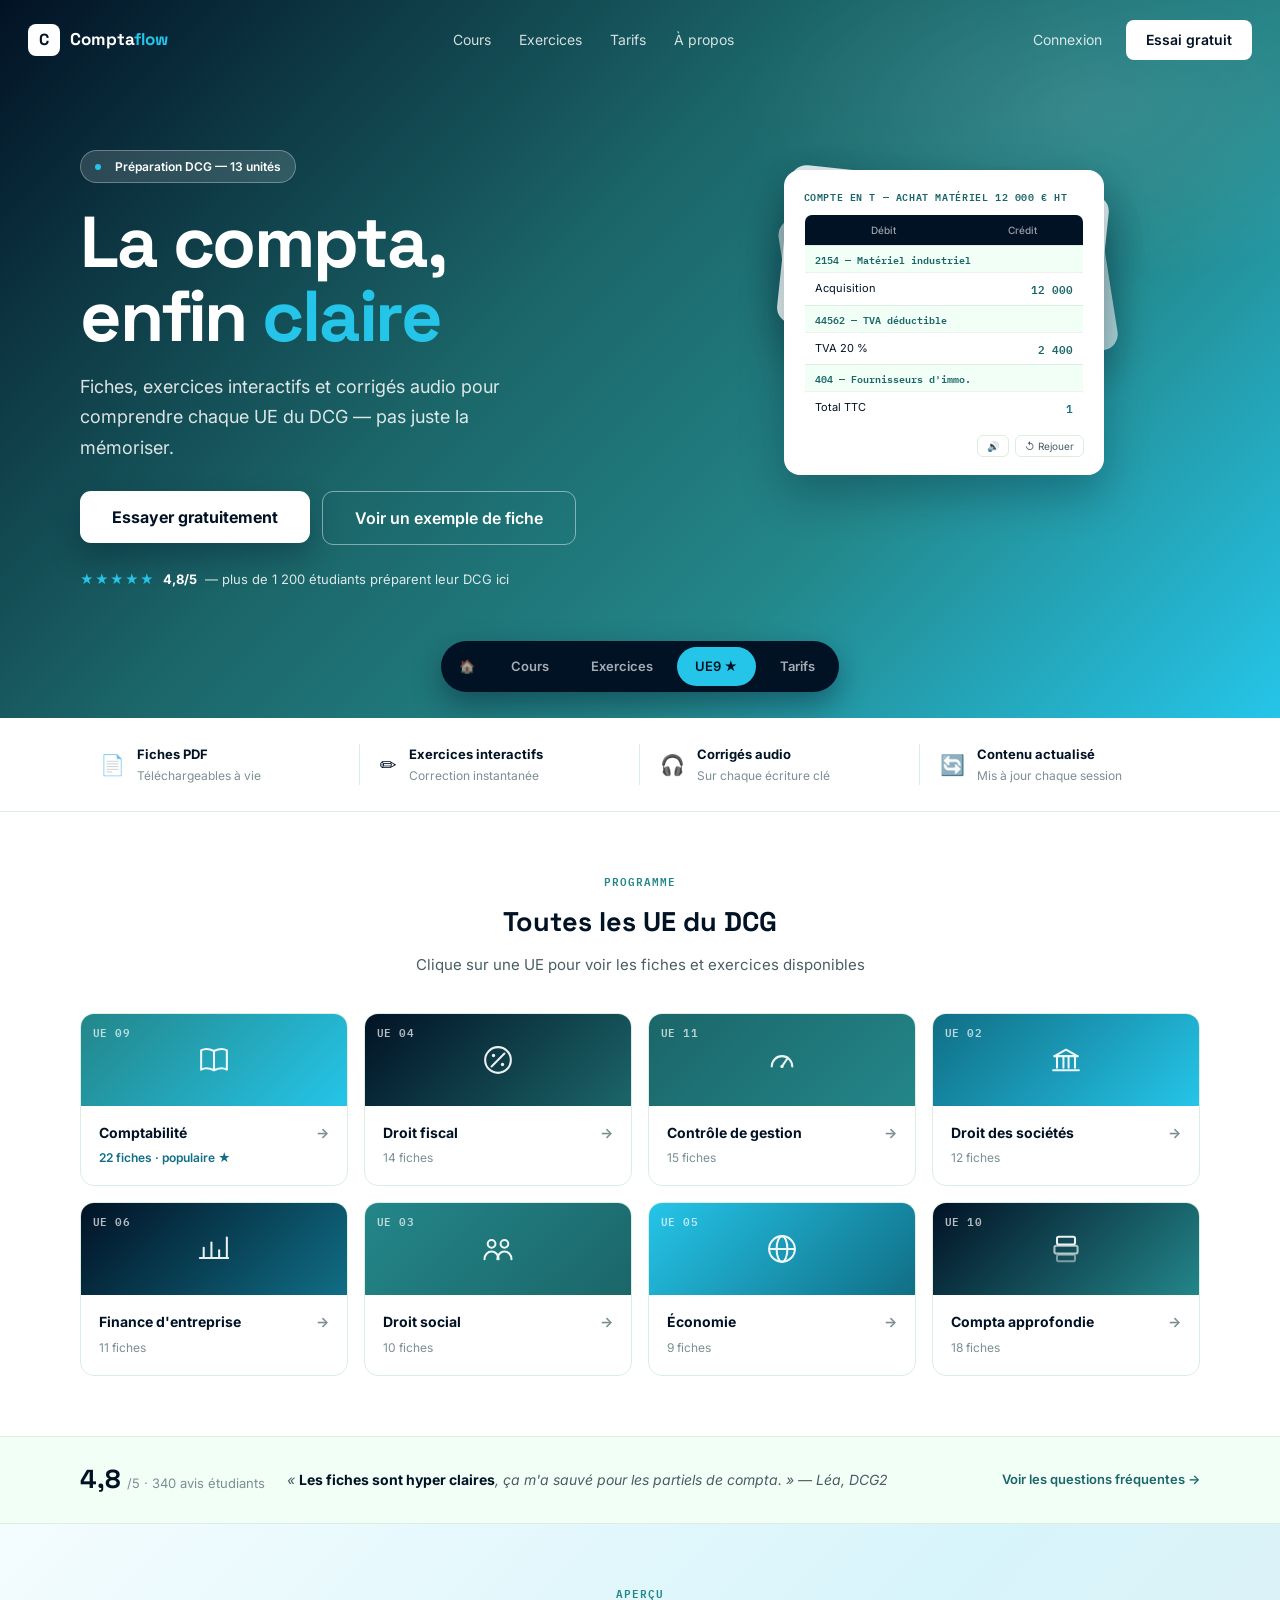
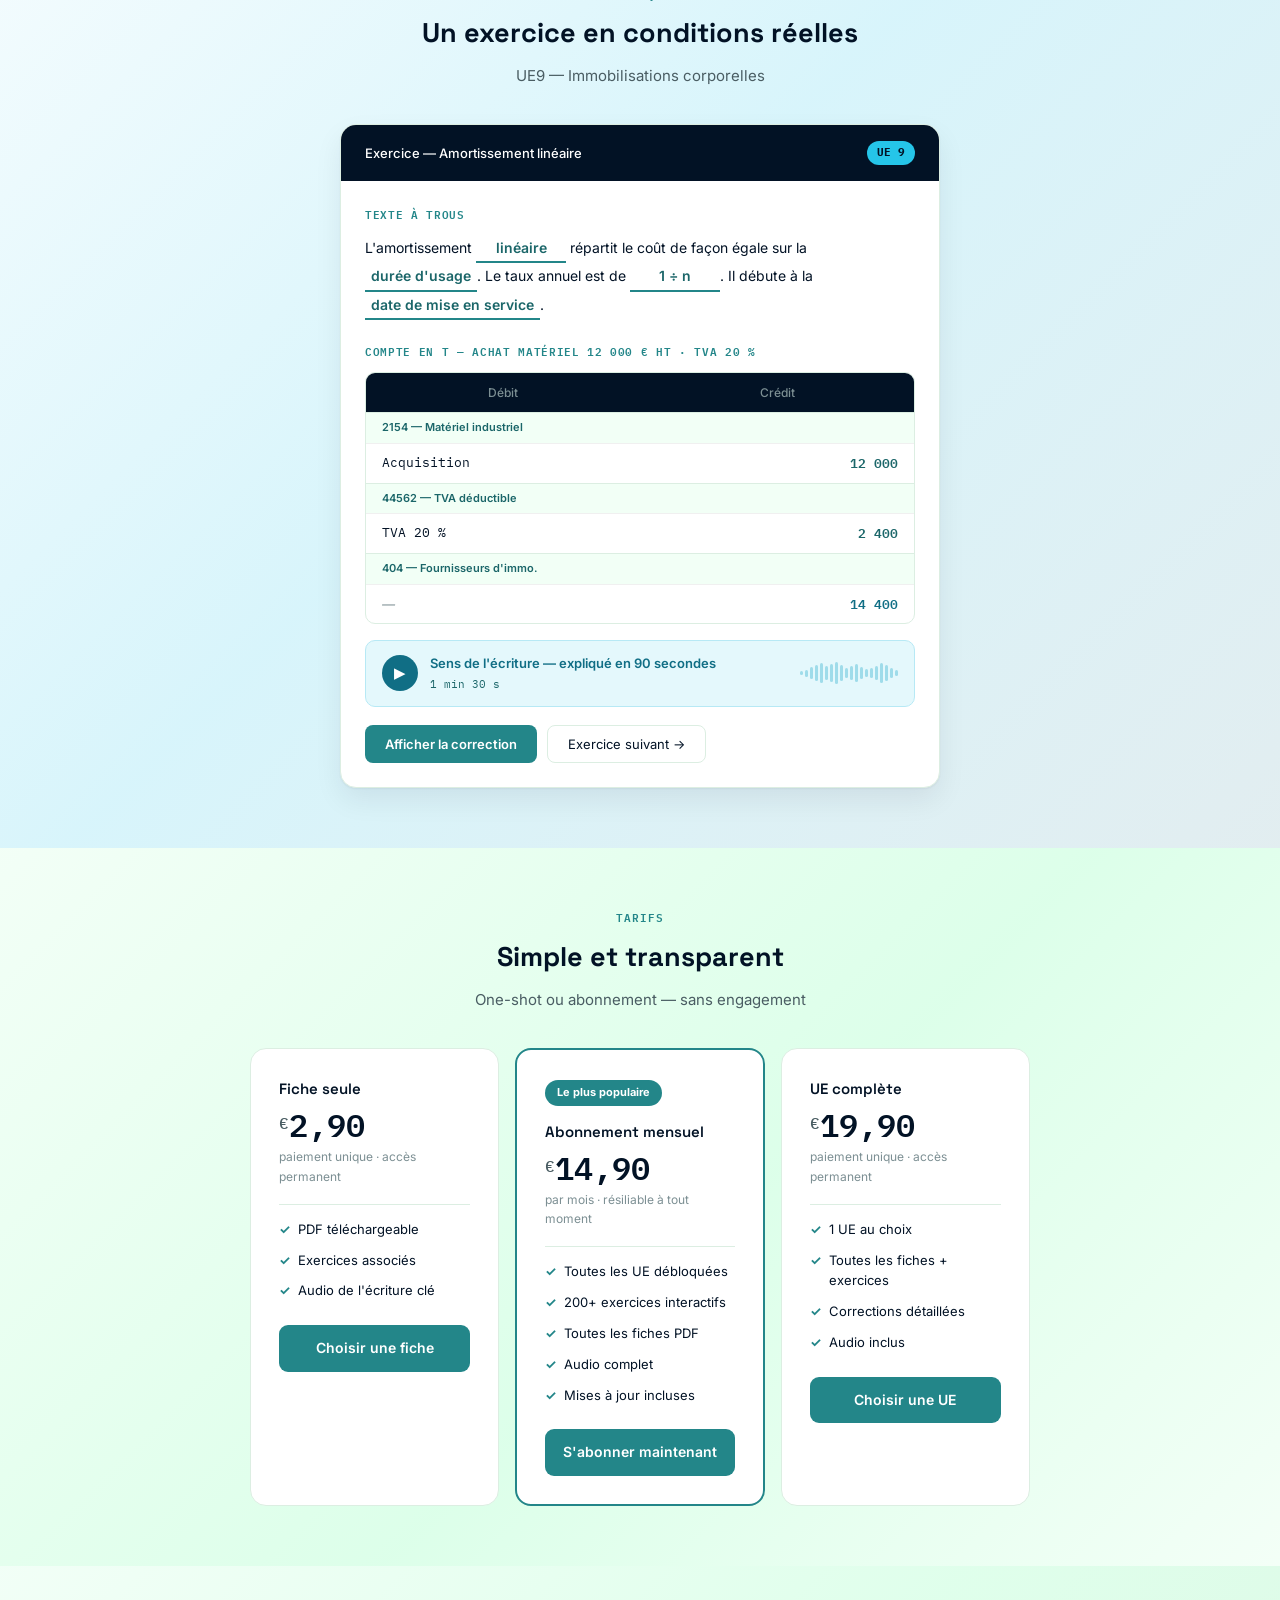
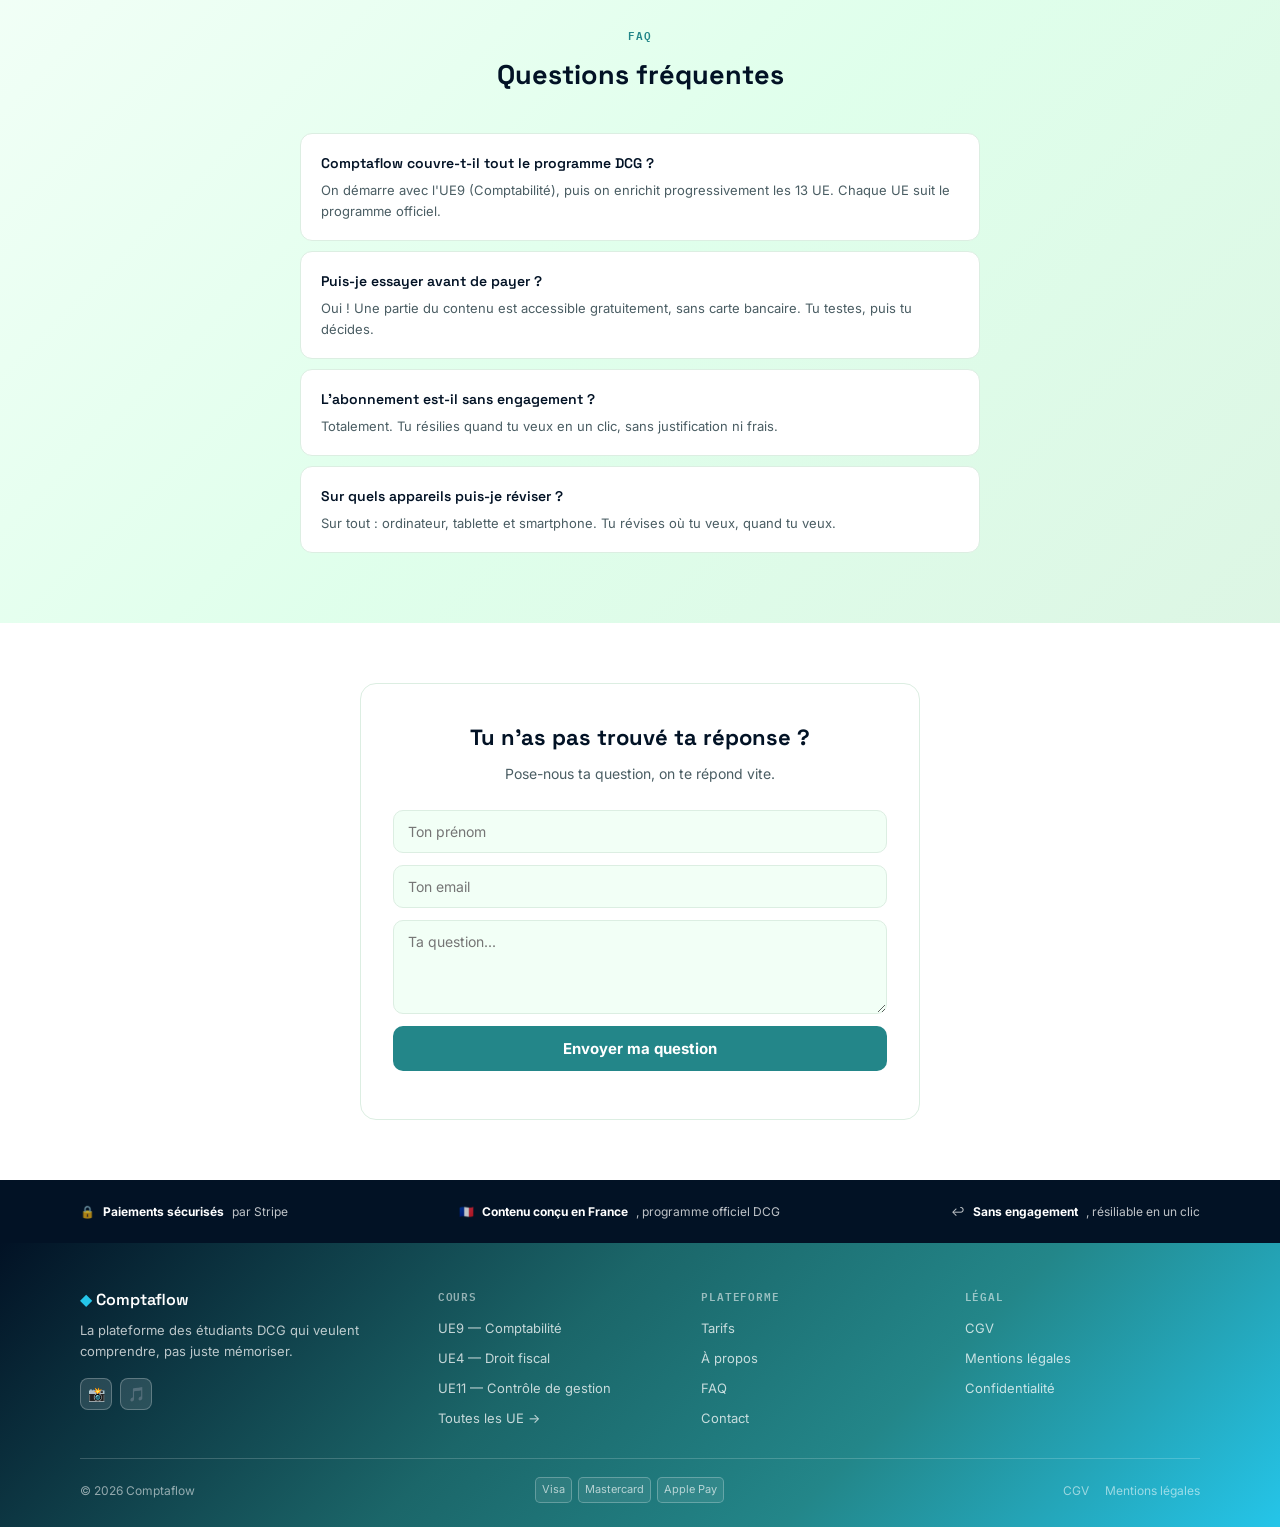
==== commit 78076268: "Update index.html" ====
--- a/index.html
+++ b/index.html
@@ -128,6 +128,9 @@
 .section{padding:60px 28px}
 .section-white{background:var(--surface)}
 .section-light{background:var(--mint)}
+.section-sky-tint{background:linear-gradient(135deg, rgba(37,197,233,.05) 0%, rgba(37,197,233,.18) 45%, rgba(16,110,133,.12) 100%)}
+.section-mint-tint{background:linear-gradient(135deg, rgba(242,255,246,.95) 0%, rgba(202,255,222,.65) 55%, rgba(242,255,246,.9) 100%)}
+.section-tea-tint{background:linear-gradient(135deg, rgba(202,255,222,.25) 0%, rgba(202,255,222,.6) 50%, rgba(169,232,188,.4) 100%)}
 .sec-header{text-align:center;margin-bottom:36px;max-width:600px;margin-left:auto;margin-right:auto}
 .sec-eyebrow{font-family:var(--mono);font-size:11px;font-weight:600;color:var(--cyan);letter-spacing:.1em;
   text-transform:uppercase;margin-bottom:10px}
@@ -243,27 +246,29 @@
   flex-wrap:wrap;gap:16px}
 .ft-item{display:flex;align-items:center;gap:8px;font-size:12px;color:rgba(255,255,255,.75)}
 .ft-item b{color:#fff}
-footer{background:var(--mint);padding:44px 28px 24px}
+footer{position:relative;overflow:hidden;
+  background:linear-gradient(135deg, var(--ink) 0%, var(--cyan-dark) 42%, var(--cyan) 68%, var(--sky) 100%);
+  padding:44px 28px 24px}
 .footer-grid{max-width:var(--maxw);margin:0 auto 30px;display:grid;grid-template-columns:1.4fr 1fr 1fr 1fr;gap:28px}
-.f-col-title{font-family:var(--mono);font-size:11px;font-weight:600;color:var(--ink-faint);letter-spacing:.08em;
+.f-col-title{font-family:var(--mono);font-size:11px;font-weight:600;color:rgba(255,255,255,.55);letter-spacing:.08em;
   text-transform:uppercase;margin-bottom:14px}
 .f-links{display:flex;flex-direction:column;gap:9px}
-.f-links a{font-size:13px;color:var(--ink-soft)}
-.f-links a:hover{color:var(--ink)}
-.footer-brand{font-family:var(--display);font-size:16px;font-weight:600;color:var(--ink);margin-bottom:8px}
-.footer-brand span{color:var(--cyan)}
-.footer-tagline{font-size:13px;color:var(--ink-soft);line-height:1.6;margin-bottom:16px}
+.f-links a{font-size:13px;color:rgba(255,255,255,.75)}
+.f-links a:hover{color:#fff}
+.footer-brand{font-family:var(--display);font-size:16px;font-weight:600;color:#fff;margin-bottom:8px}
+.footer-brand span{color:var(--sky)}
+.footer-tagline{font-size:13px;color:rgba(255,255,255,.72);line-height:1.6;margin-bottom:16px}
 .footer-social{display:flex;gap:8px}
-.footer-social a{width:32px;height:32px;border-radius:8px;background:#fff;border:1px solid var(--line);
+.footer-social a{width:32px;height:32px;border-radius:8px;background:rgba(255,255,255,.12);border:1px solid rgba(255,255,255,.25);
   display:flex;align-items:center;justify-content:center;font-size:14px}
-.footer-bottom{max-width:var(--maxw);margin:0 auto;border-top:1px solid var(--line);padding-top:18px;
+.footer-bottom{max-width:var(--maxw);margin:0 auto;border-top:1px solid rgba(255,255,255,.18);padding-top:18px;
   display:flex;justify-content:space-between;align-items:center;flex-wrap:wrap;gap:10px}
-.footer-copy{font-size:12px;color:var(--ink-faint)}
+.footer-copy{font-size:12px;color:rgba(255,255,255,.55)}
 .footer-legal{display:flex;gap:16px}
-.footer-legal a{font-size:12px;color:var(--ink-faint)}
-.footer-legal a:hover{color:var(--ink)}
+.footer-legal a{font-size:12px;color:rgba(255,255,255,.55)}
+.footer-legal a:hover{color:#fff}
 .pay-icons{display:flex;gap:6px;align-items:center}
-.pay-icons span{font-size:11px;color:var(--ink-faint);border:1px solid var(--line);border-radius:5px;padding:3px 6px;background:#fff}
+.pay-icons span{font-size:11px;color:rgba(255,255,255,.65);border:1px solid rgba(255,255,255,.25);border-radius:5px;padding:3px 6px;background:rgba(255,255,255,.08)}
 
 #back-to-top{position:fixed;bottom:24px;right:24px;width:46px;height:46px;border-radius:50%;background:var(--cyan);
   color:#fff;border:none;font-size:19px;cursor:pointer;box-shadow:0 4px 14px rgba(35,134,137,.4);display:none;z-index:200}
@@ -430,7 +435,7 @@
   </div>
 </div>
 
-<section class="section section-light">
+<section class="section section-sky-tint">
   <div class="sec-header"><div class="sec-eyebrow">Aperçu</div><div class="sec-title">Un exercice en conditions réelles</div><div class="sec-sub">UE9 — Immobilisations corporelles</div></div>
   <div class="exercise-wrap">
     <div class="ex-card">
@@ -459,7 +464,7 @@
   </div>
 </section>
 
-<section class="section section-white">
+<section class="section section-mint-tint">
   <div class="sec-header"><div class="sec-eyebrow">Tarifs</div><div class="sec-title">Simple et transparent</div><div class="sec-sub">One-shot ou abonnement — sans engagement</div></div>
   <div class="pricing-grid">
     <div class="price-card">
@@ -490,7 +495,7 @@
   </div>
 </section>
 
-<section class="section section-light" id="faq">
+<section class="section section-tea-tint" id="faq">
   <div class="sec-header"><div class="sec-eyebrow">FAQ</div><div class="sec-title">Questions fréquentes</div></div>
   <div class="faq-wrap">
     <div class="faq-item"><div class="faq-q">Comptaflow couvre-t-il tout le programme DCG ?</div><div class="faq-a">On démarre avec l'UE9 (Comptabilité), puis on enrichit progressivement les 13 UE. Chaque UE suit le programme officiel.</div></div>
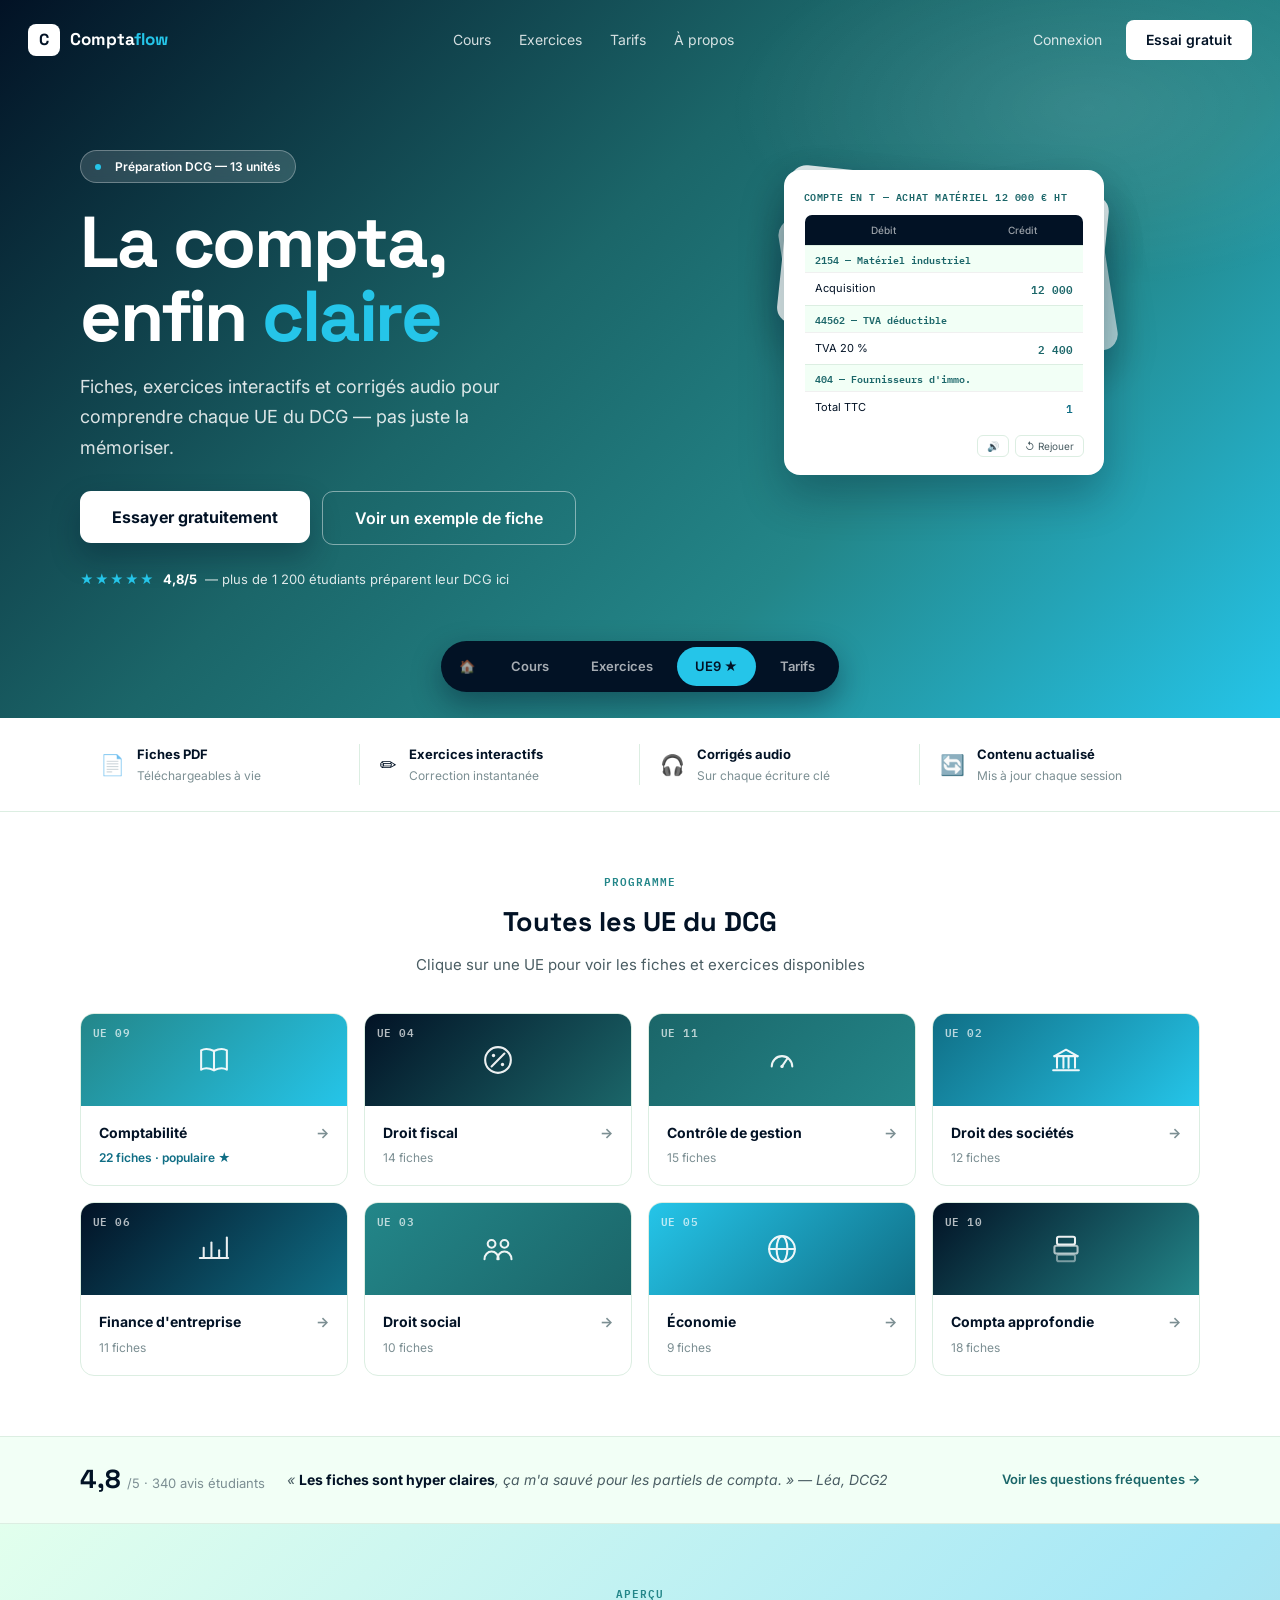
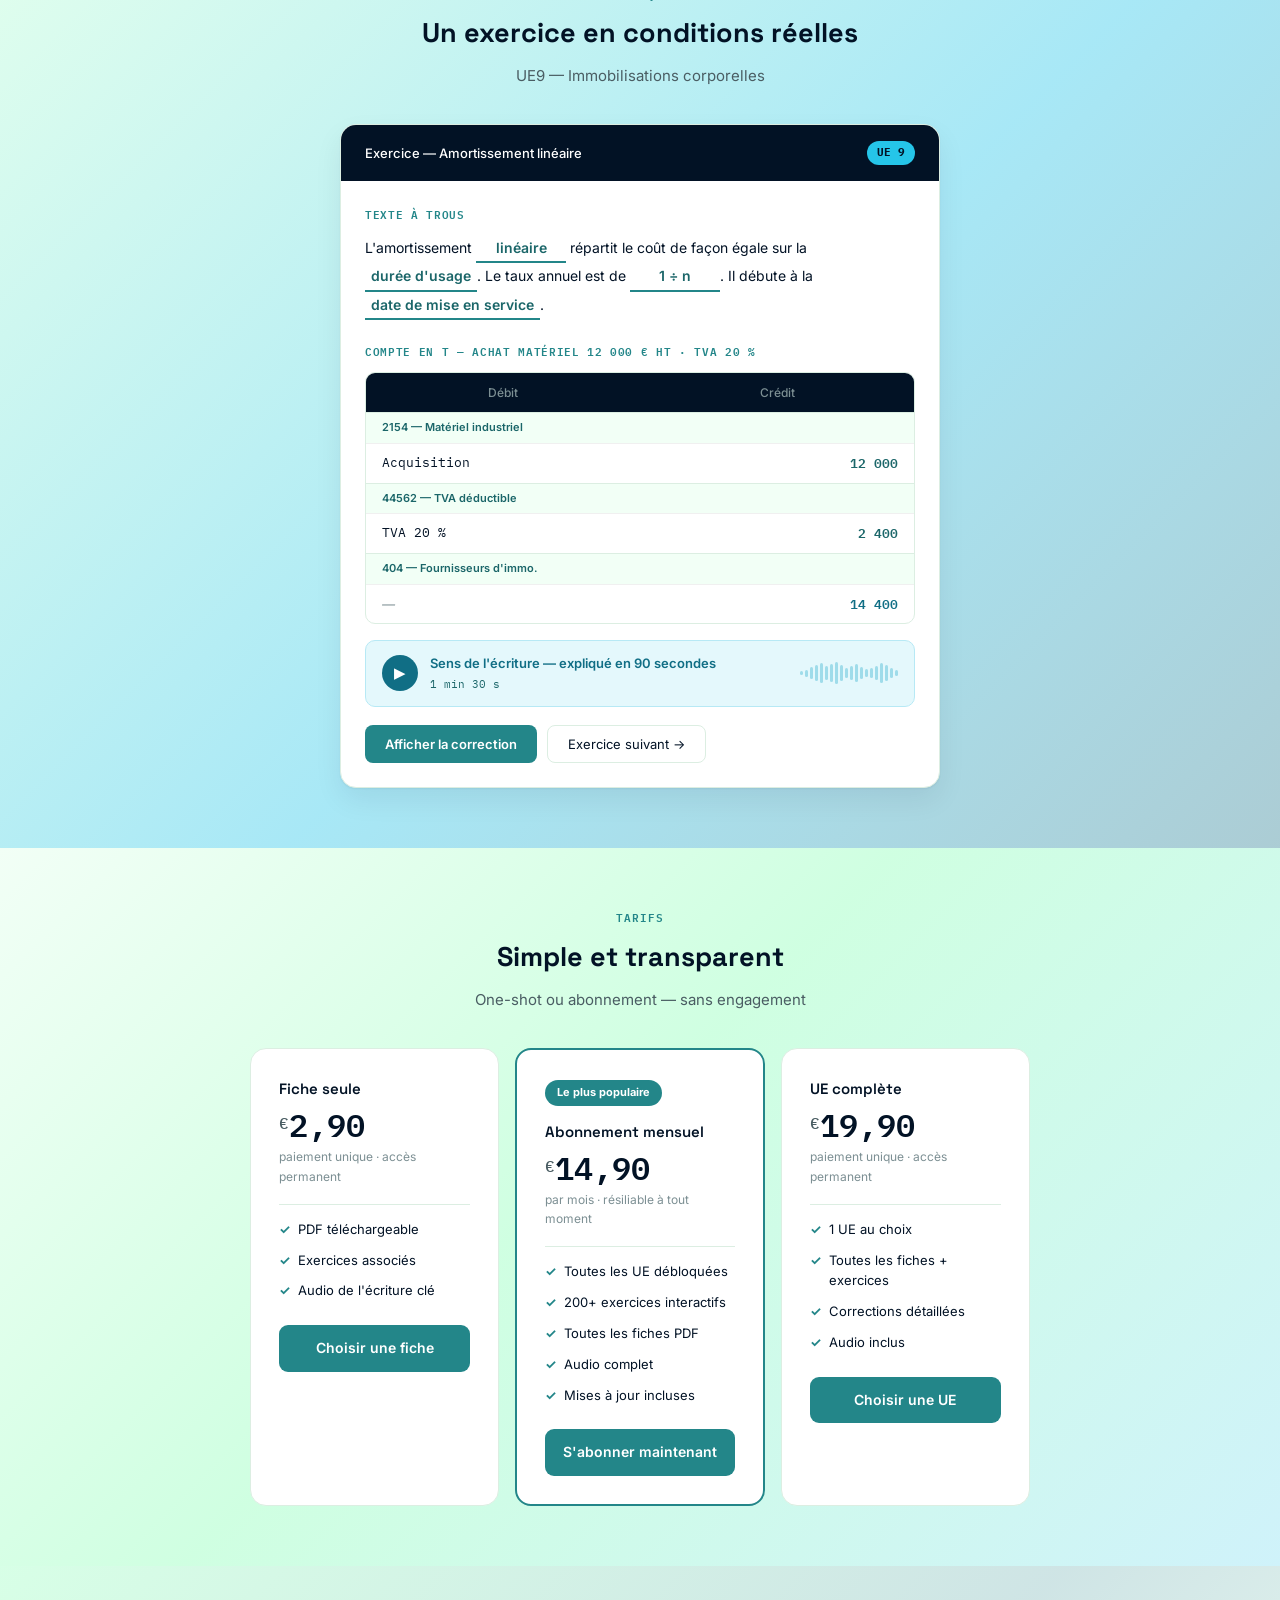
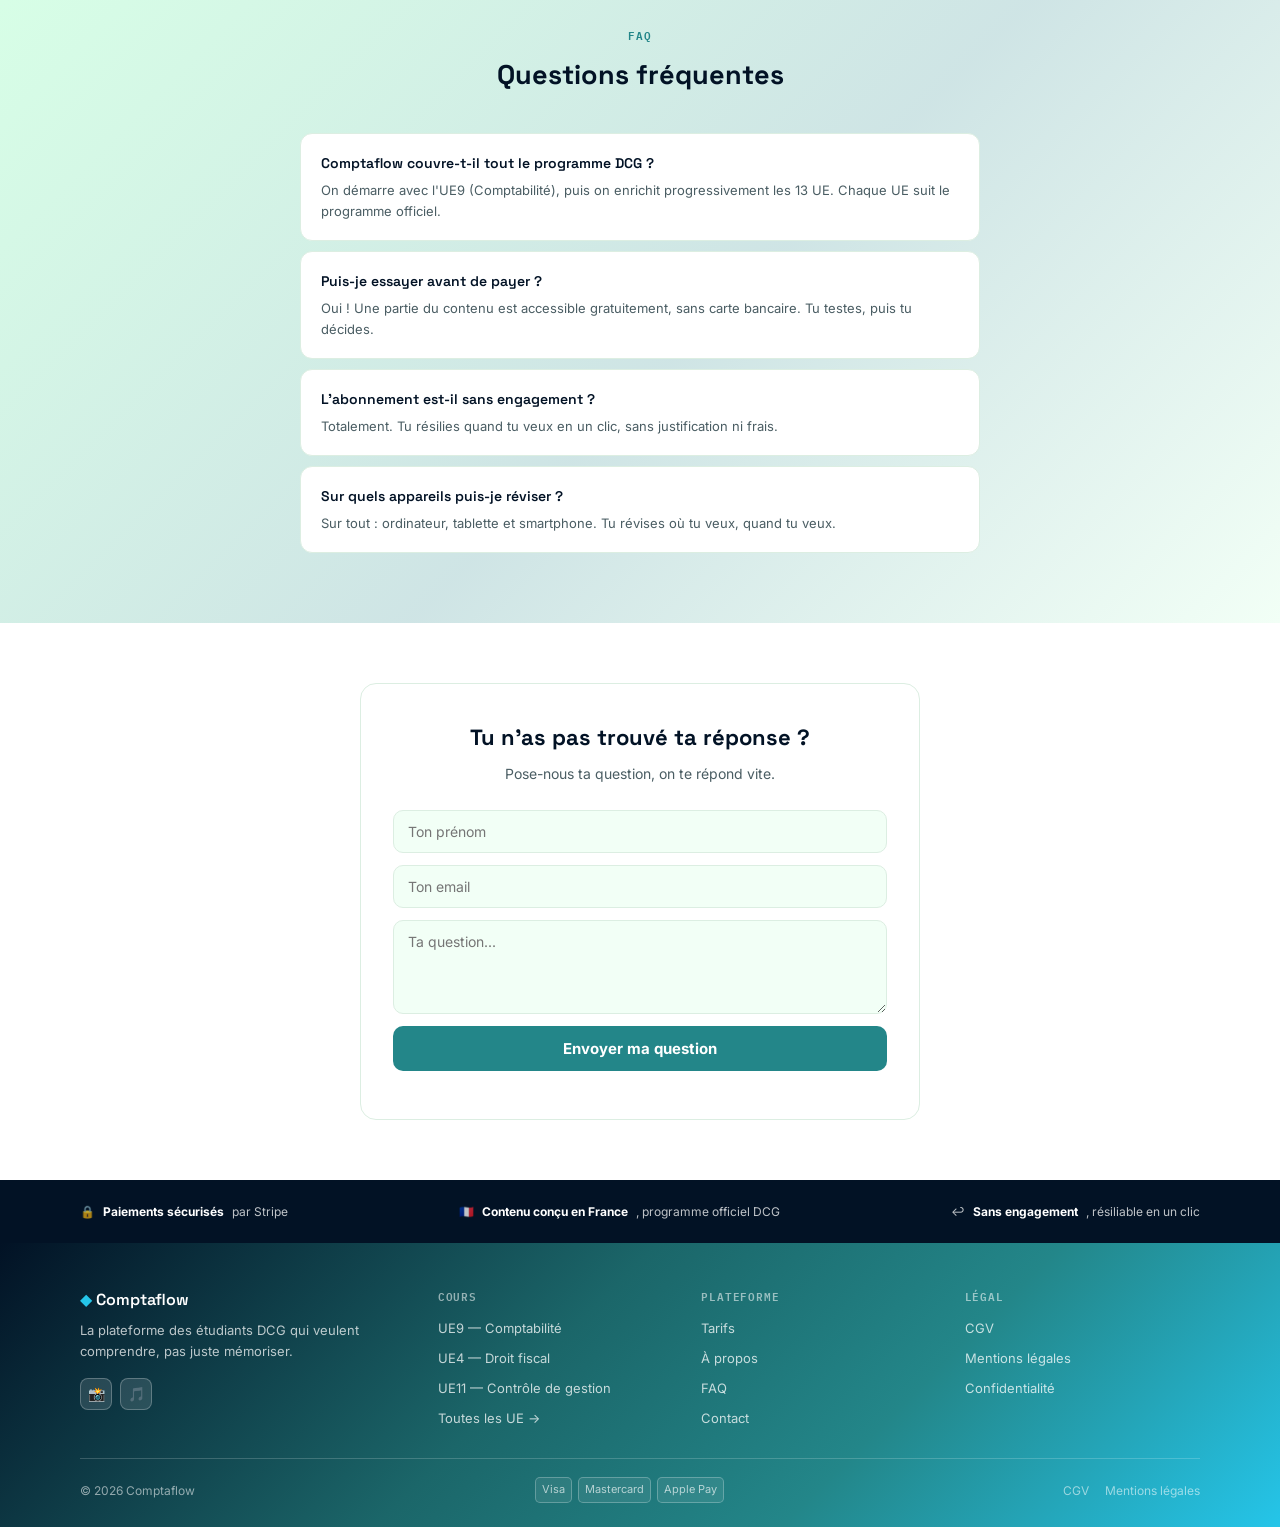
==== commit 559548e9: "Update index.html" ====
--- a/index.html
+++ b/index.html
@@ -128,9 +128,9 @@
 .section{padding:60px 28px}
 .section-white{background:var(--surface)}
 .section-light{background:var(--mint)}
-.section-sky-tint{background:linear-gradient(135deg, rgba(37,197,233,.05) 0%, rgba(37,197,233,.18) 45%, rgba(16,110,133,.12) 100%)}
-.section-mint-tint{background:linear-gradient(135deg, rgba(242,255,246,.95) 0%, rgba(202,255,222,.65) 55%, rgba(242,255,246,.9) 100%)}
-.section-tea-tint{background:linear-gradient(135deg, rgba(202,255,222,.25) 0%, rgba(202,255,222,.6) 50%, rgba(169,232,188,.4) 100%)}
+.section-sky-tint{background:linear-gradient(135deg, rgba(202,255,222,.55) 0%, rgba(37,197,233,.4) 55%, rgba(16,110,133,.35) 100%)}
+.section-mint-tint{background:linear-gradient(135deg, rgba(242,255,246,1) 0%, rgba(202,255,222,.9) 45%, rgba(37,197,233,.22) 100%)}
+.section-tea-tint{background:linear-gradient(135deg, rgba(202,255,222,.75) 0%, rgba(35,134,137,.22) 55%, rgba(242,255,246,1) 100%)}
 .sec-header{text-align:center;margin-bottom:36px;max-width:600px;margin-left:auto;margin-right:auto}
 .sec-eyebrow{font-family:var(--mono);font-size:11px;font-weight:600;color:var(--cyan);letter-spacing:.1em;
   text-transform:uppercase;margin-bottom:10px}
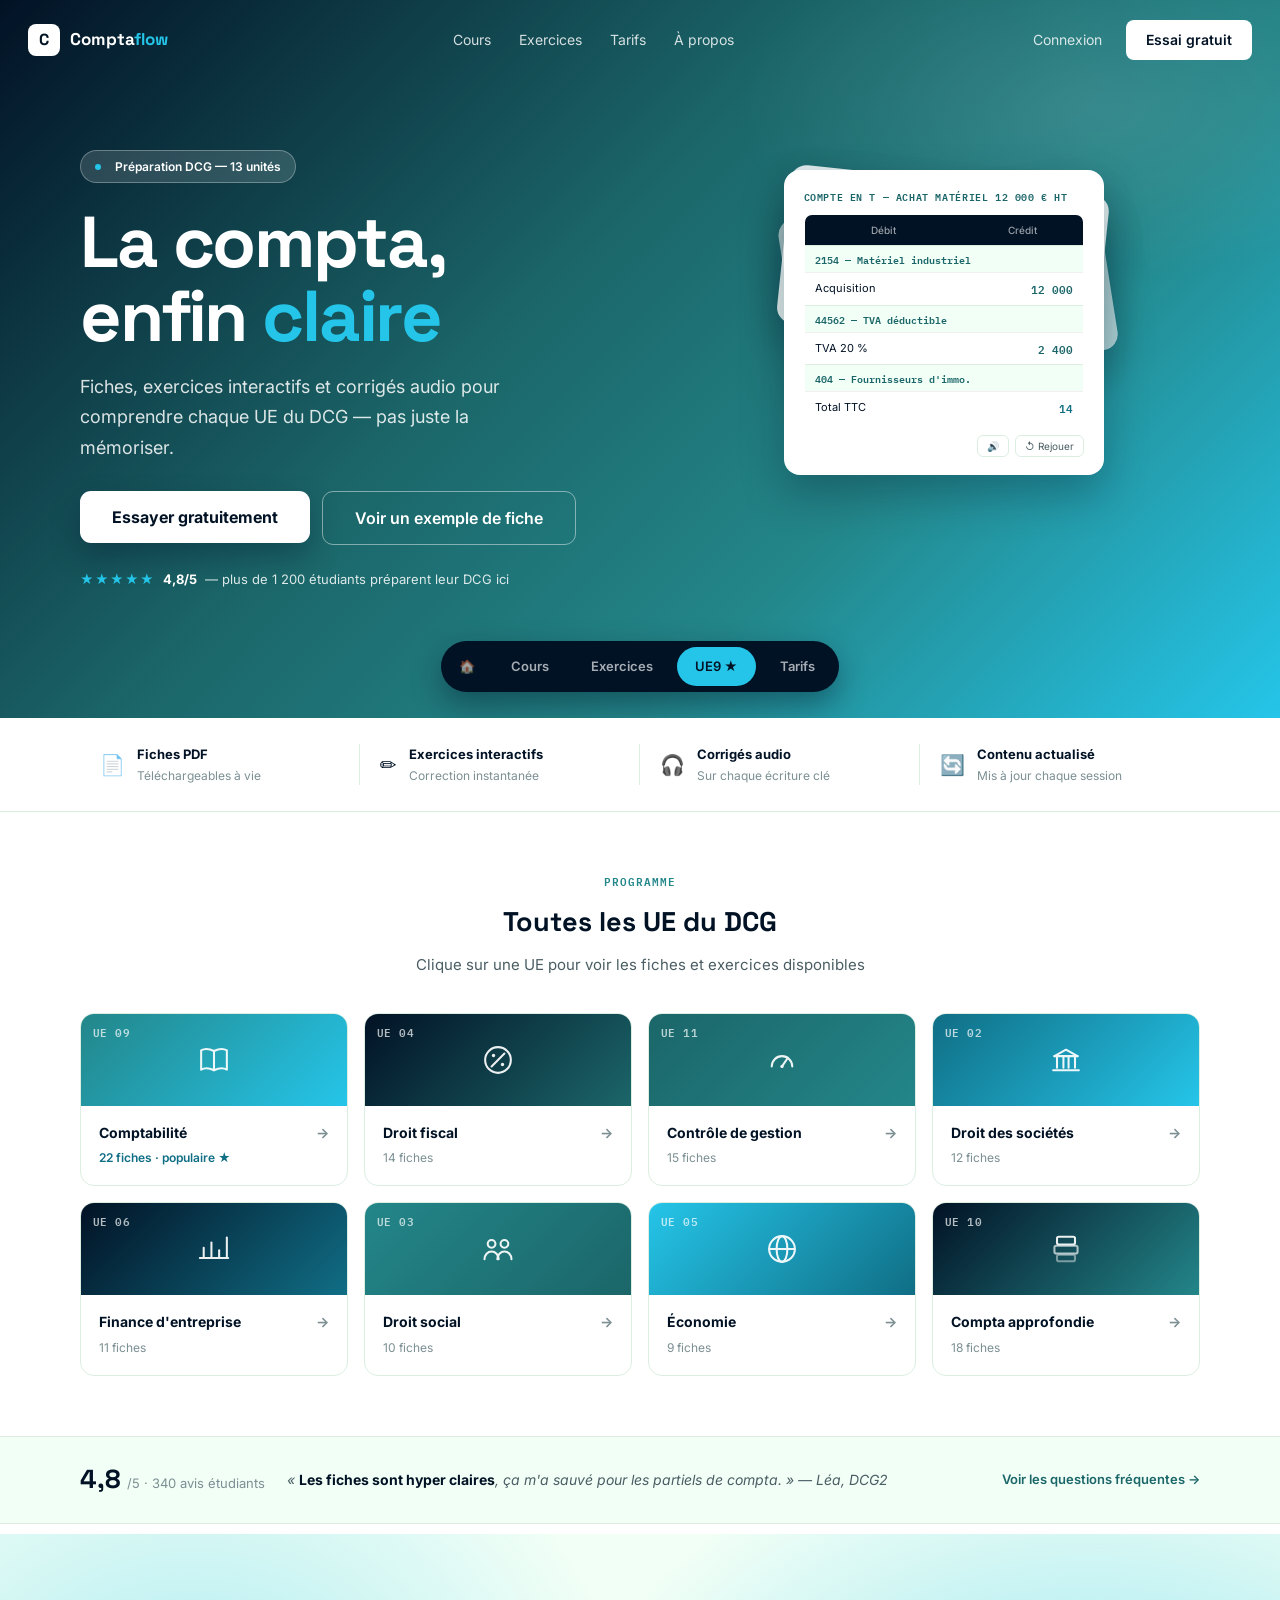
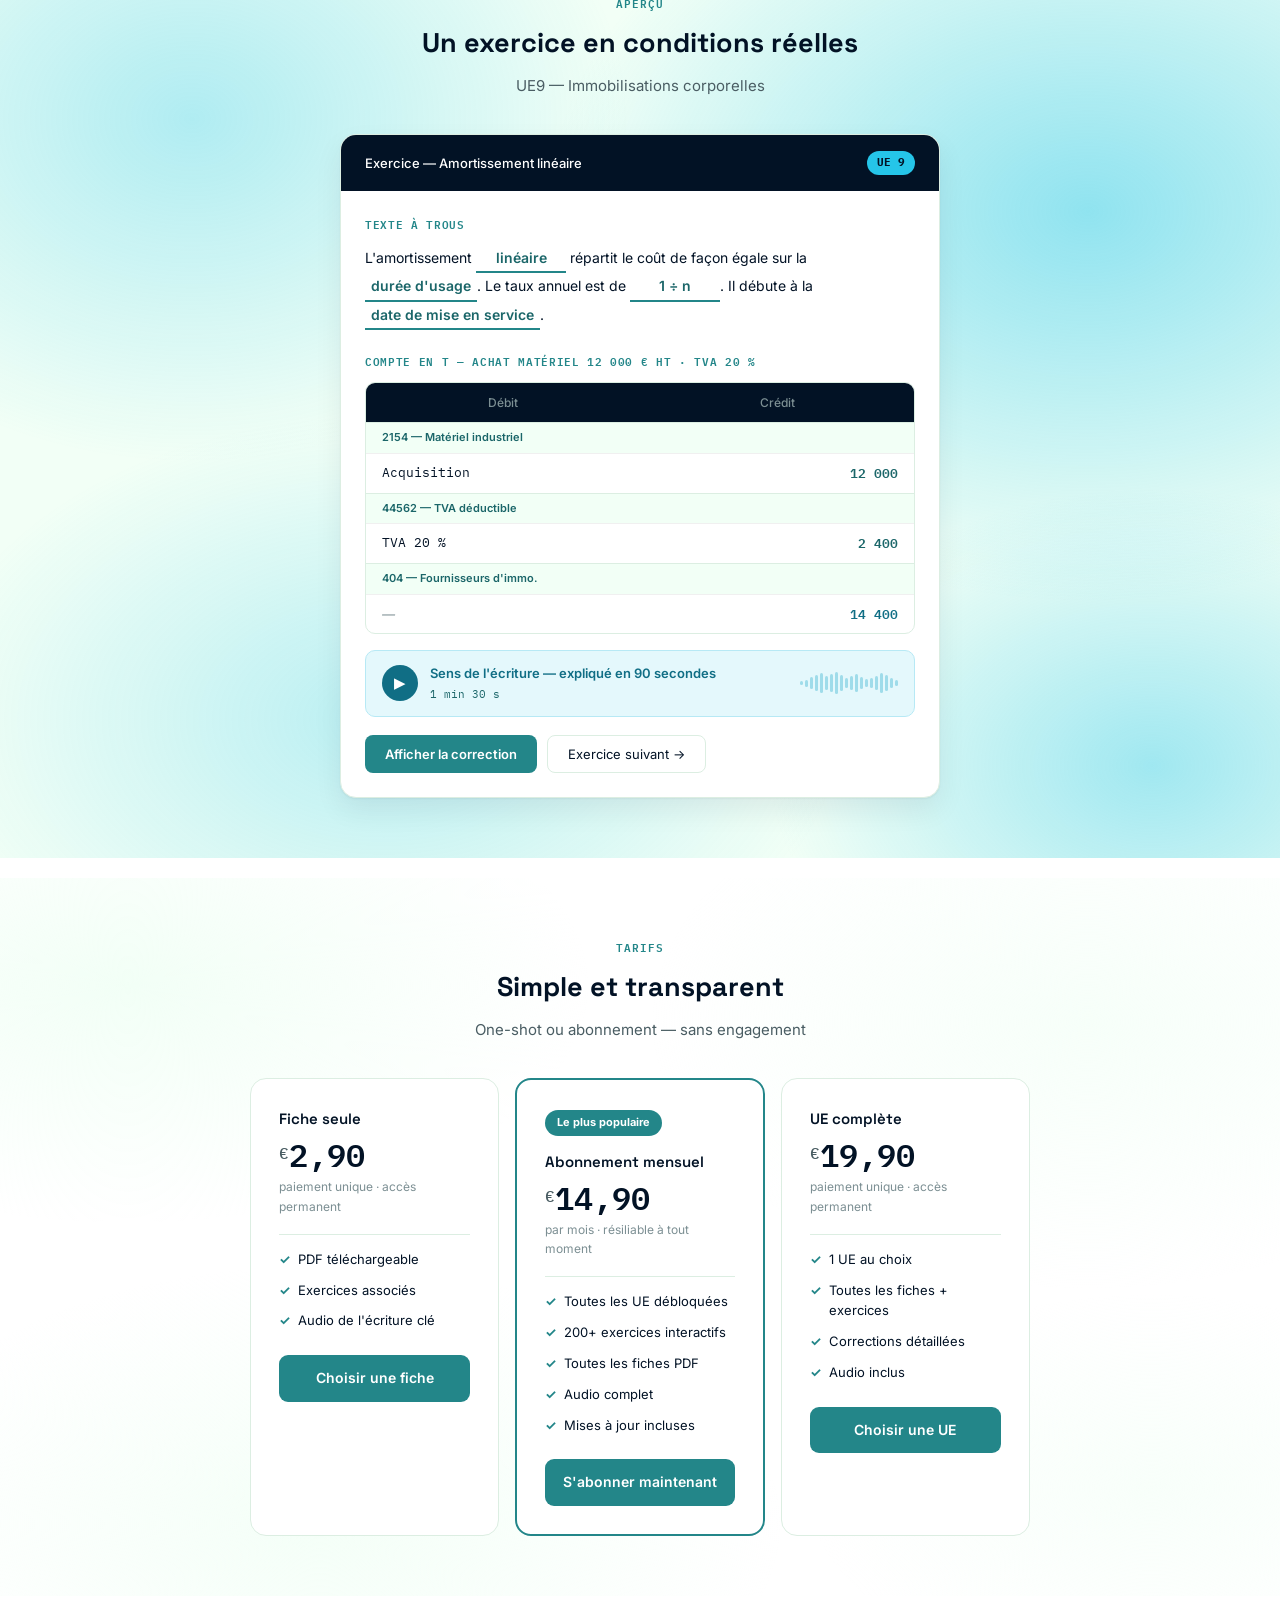
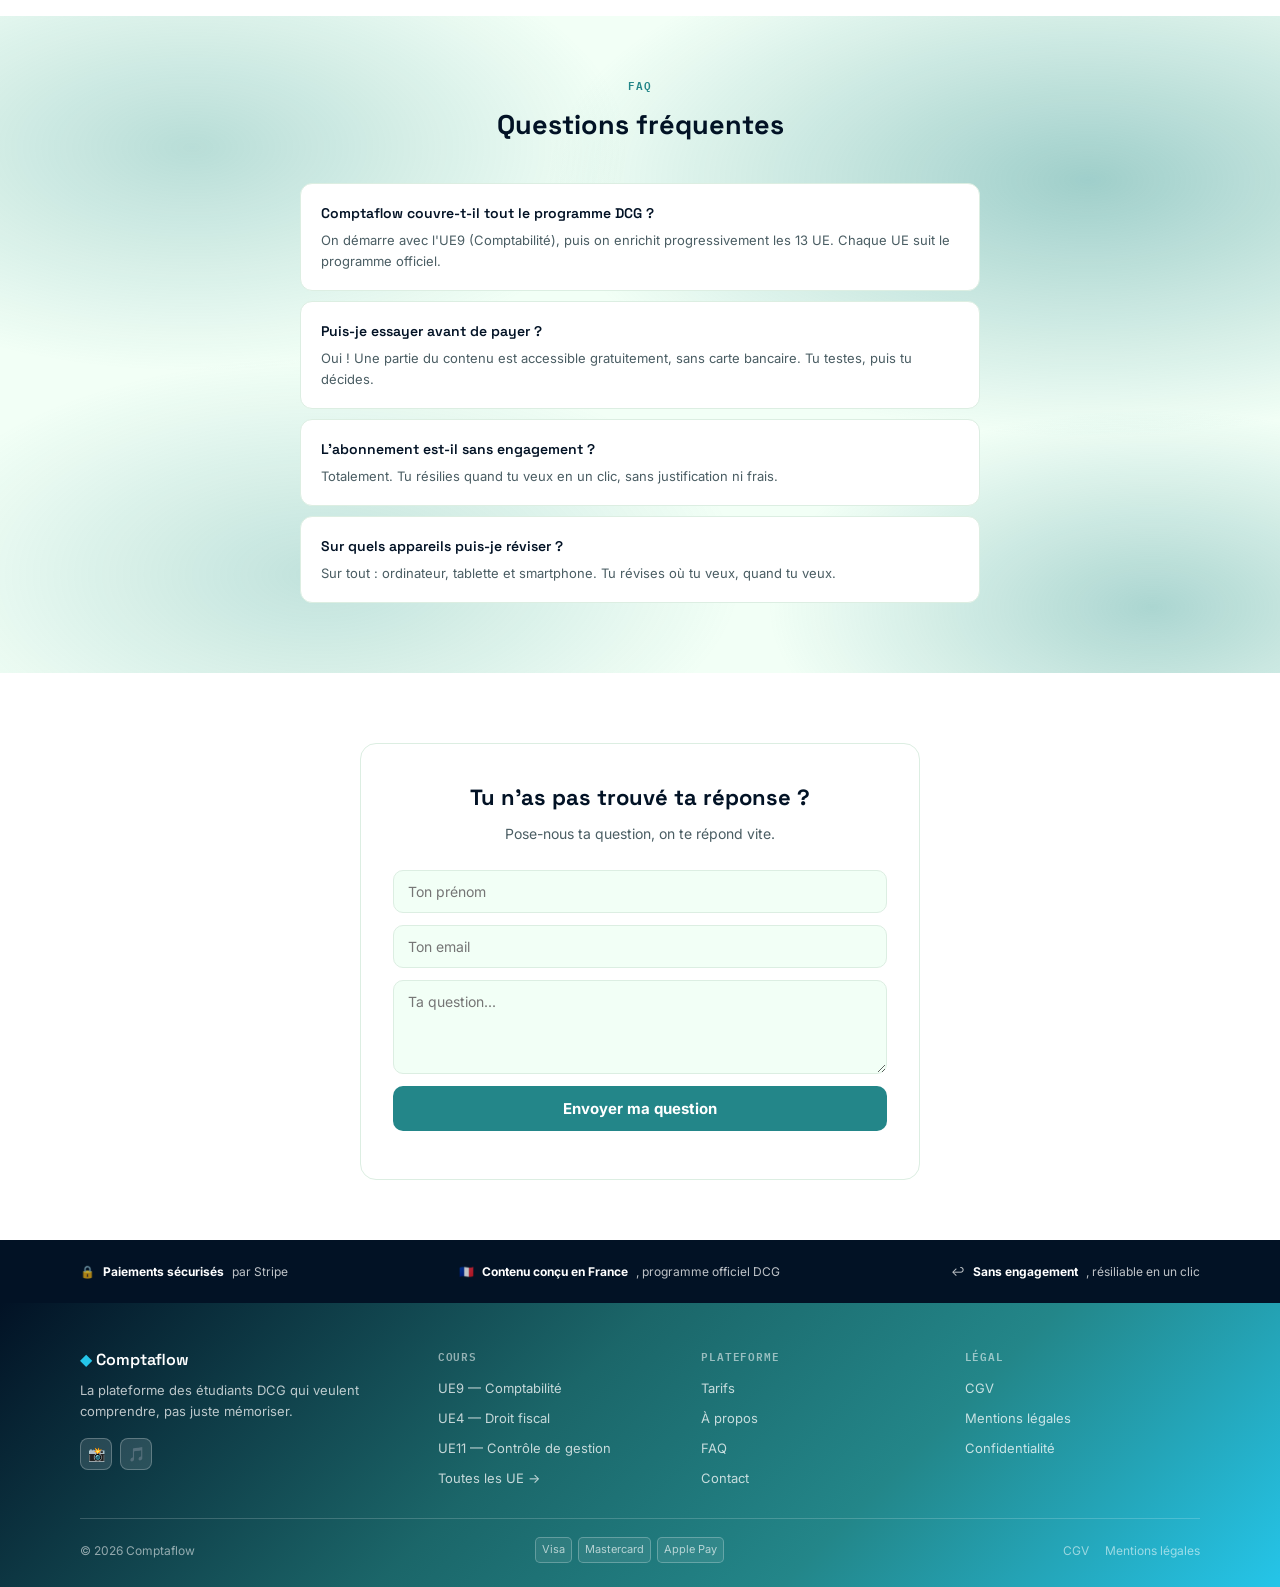
==== commit 0a2b5f11: "Update index.html" ====
--- a/index.html
+++ b/index.html
@@ -128,9 +128,33 @@
 .section{padding:60px 28px}
 .section-white{background:var(--surface)}
 .section-light{background:var(--mint)}
-.section-sky-tint{background:linear-gradient(135deg, rgba(202,255,222,.55) 0%, rgba(37,197,233,.4) 55%, rgba(16,110,133,.35) 100%)}
-.section-mint-tint{background:linear-gradient(135deg, rgba(242,255,246,1) 0%, rgba(202,255,222,.9) 45%, rgba(37,197,233,.22) 100%)}
-.section-tea-tint{background:linear-gradient(135deg, rgba(202,255,222,.75) 0%, rgba(35,134,137,.22) 55%, rgba(242,255,246,1) 100%)}
+.section-sky-tint{
+  border-top:10px solid #fff; border-bottom:10px solid #fff;
+  background:
+    radial-gradient(ellipse 55% 60% at 15% 20%, rgba(37,197,233,.32), transparent 62%),
+    radial-gradient(ellipse 65% 65% at 85% 30%, rgba(37,197,233,.48), transparent 65%),
+    radial-gradient(ellipse 60% 55% at 30% 85%, rgba(37,197,233,.28), transparent 60%),
+    radial-gradient(ellipse 50% 50% at 90% 90%, rgba(37,197,233,.4), transparent 60%),
+    #F2FFF6;
+}
+.section-mint-tint{
+  border-top:10px solid #fff; border-bottom:10px solid #fff;
+  background:
+    radial-gradient(ellipse 60% 55% at 10% 15%, rgba(242,255,246,1), transparent 60%),
+    radial-gradient(ellipse 55% 60% at 85% 20%, rgba(242,255,246,.65), transparent 62%),
+    radial-gradient(ellipse 60% 60% at 25% 90%, rgba(242,255,246,.85), transparent 60%),
+    radial-gradient(ellipse 45% 45% at 90% 85%, rgba(242,255,246,.55), transparent 60%),
+    #fff;
+}
+.section-tea-tint{
+  border-top:10px solid #fff; border-bottom:10px solid #fff;
+  background:
+    radial-gradient(ellipse 55% 55% at 15% 20%, rgba(35,134,137,.28), transparent 62%),
+    radial-gradient(ellipse 65% 60% at 85% 25%, rgba(35,134,137,.4), transparent 65%),
+    radial-gradient(ellipse 55% 55% at 25% 85%, rgba(35,134,137,.24), transparent 60%),
+    radial-gradient(ellipse 50% 50% at 90% 90%, rgba(35,134,137,.34), transparent 60%),
+    #F2FFF6;
+}
 .sec-header{text-align:center;margin-bottom:36px;max-width:600px;margin-left:auto;margin-right:auto}
 .sec-eyebrow{font-family:var(--mono);font-size:11px;font-weight:600;color:var(--cyan);letter-spacing:.1em;
   text-transform:uppercase;margin-bottom:10px}
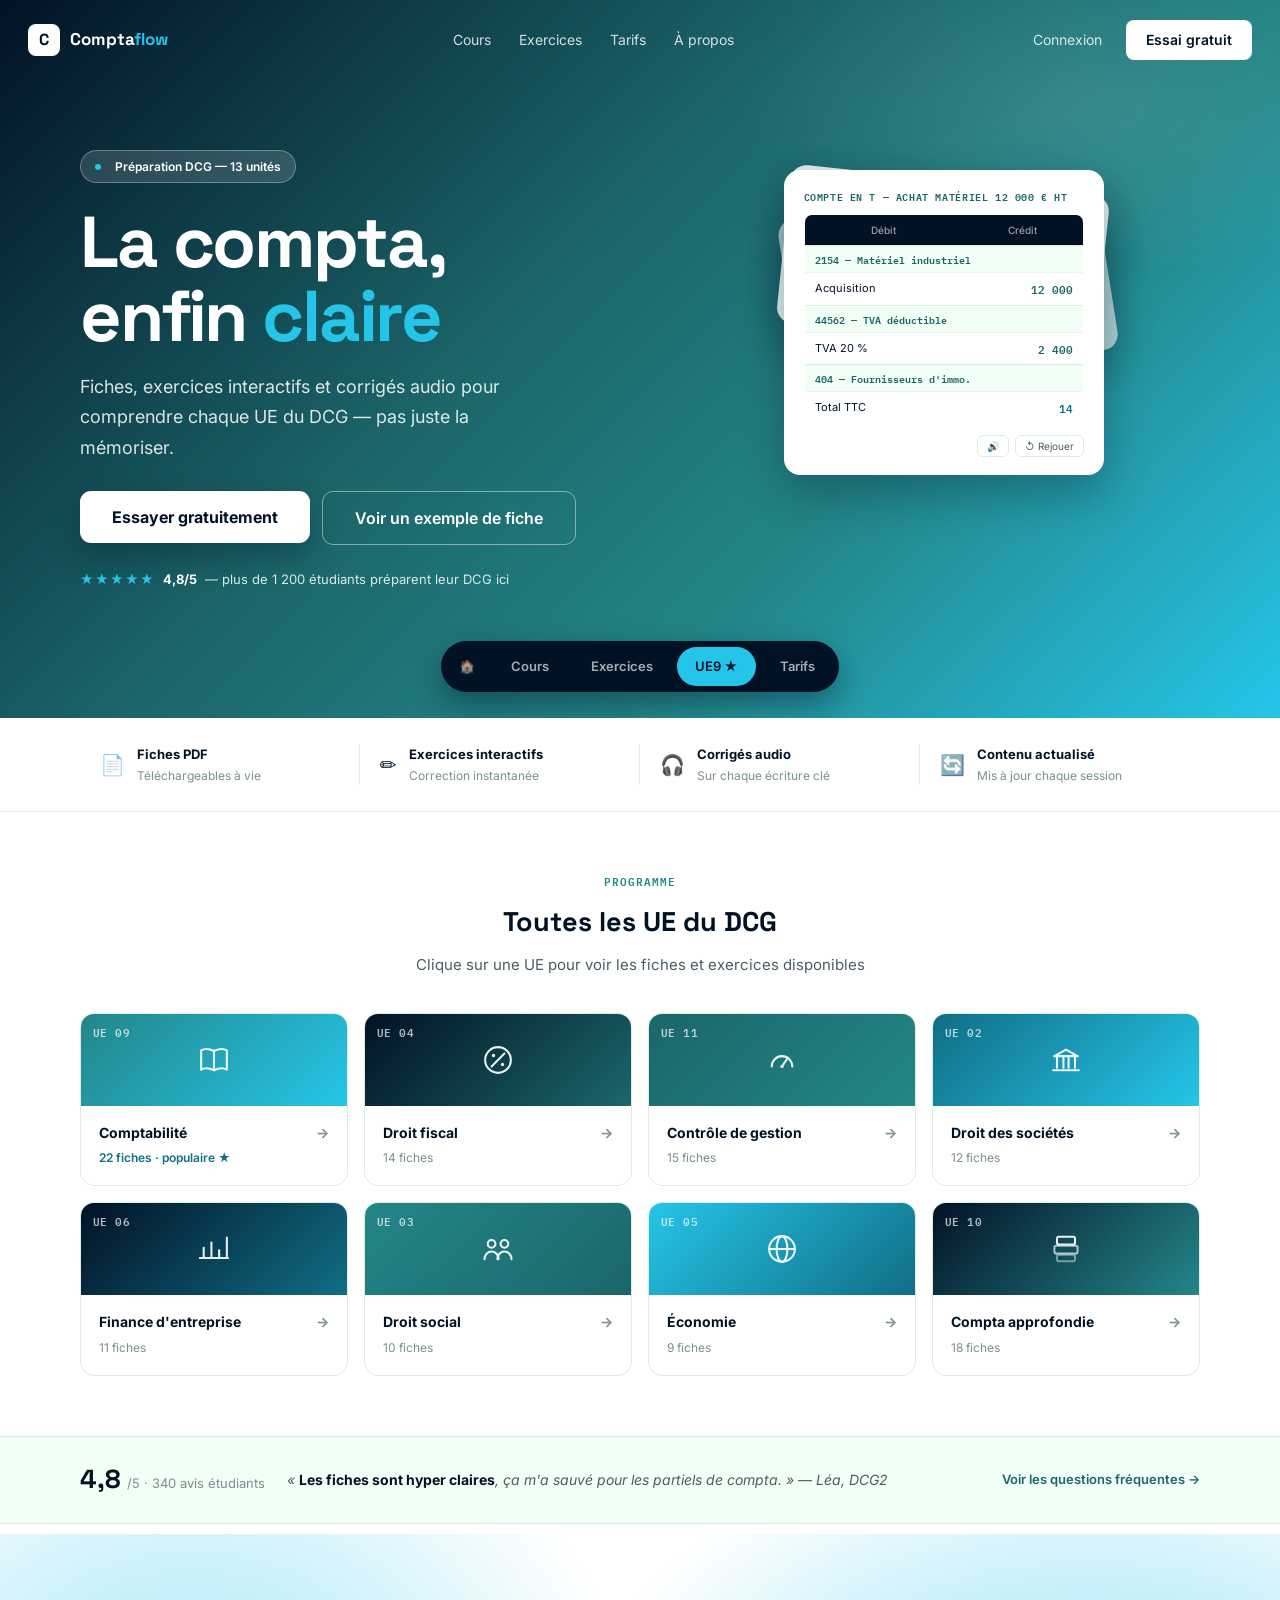
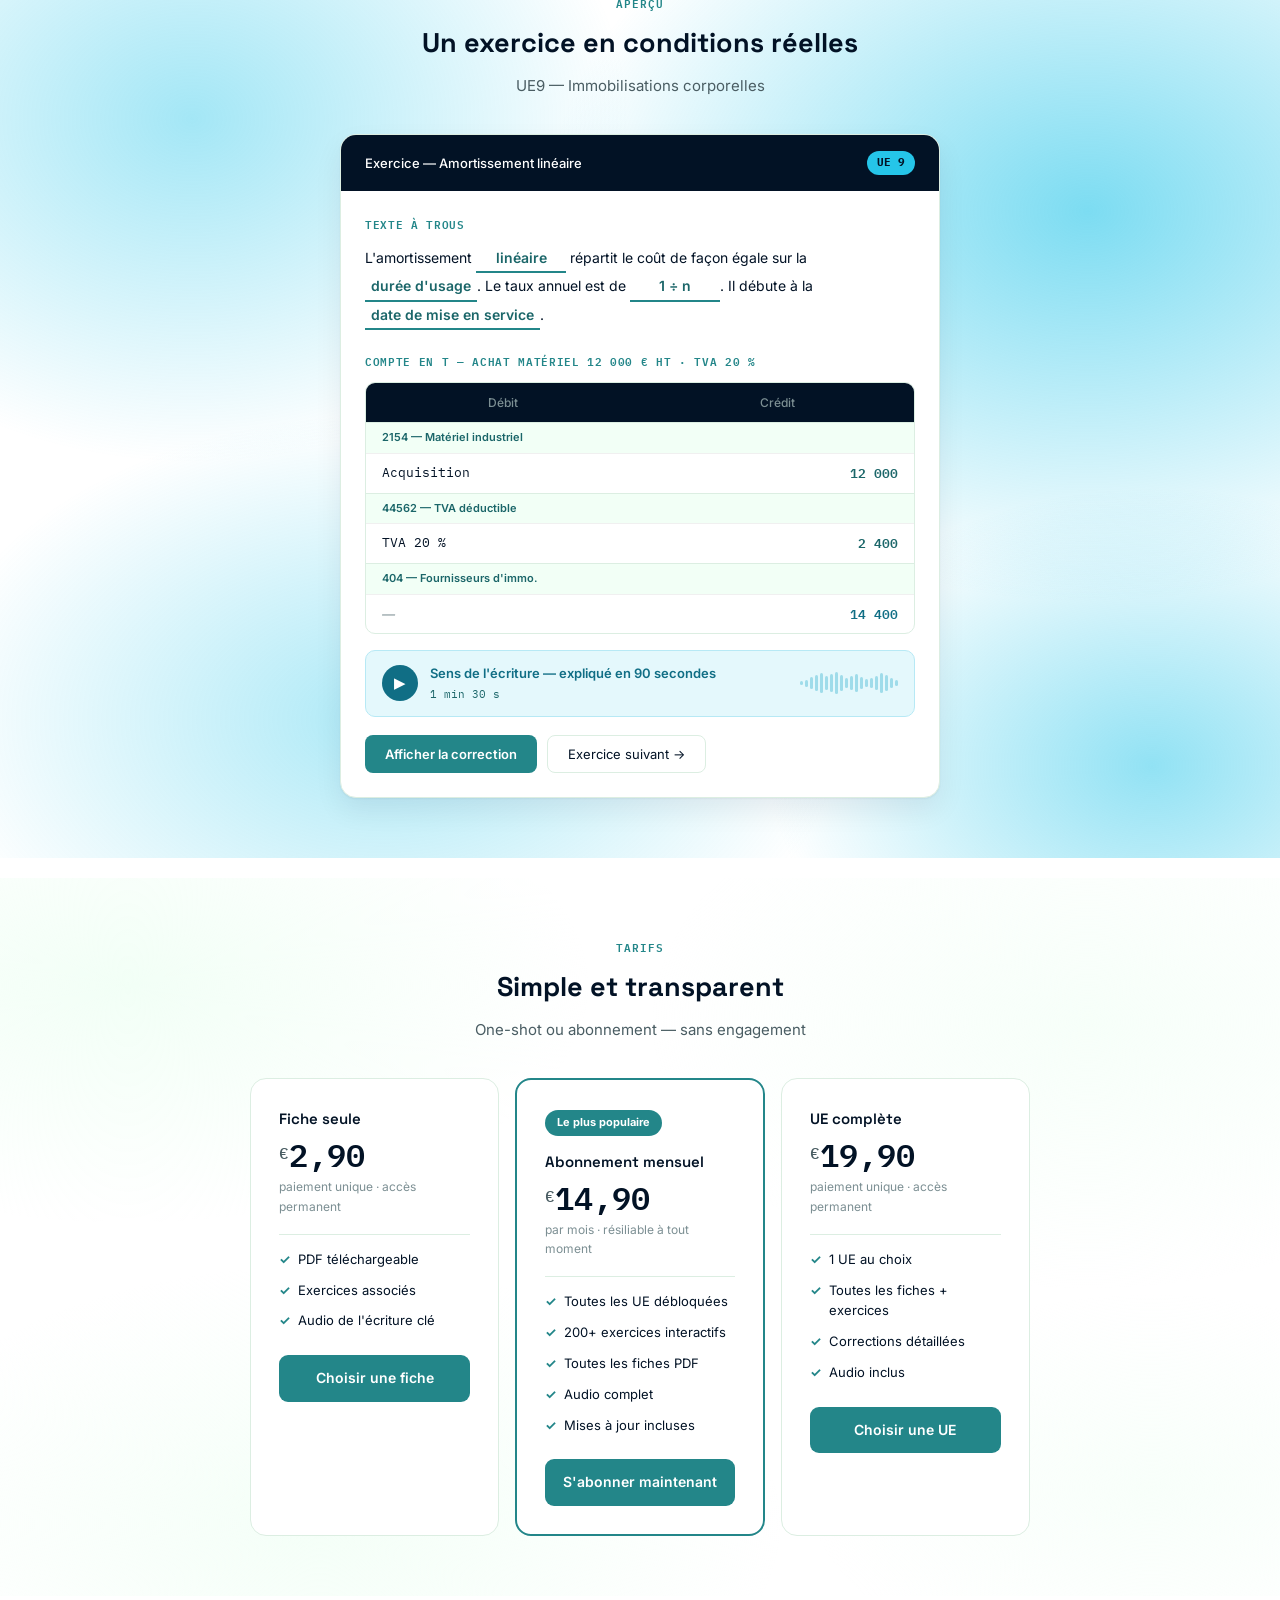
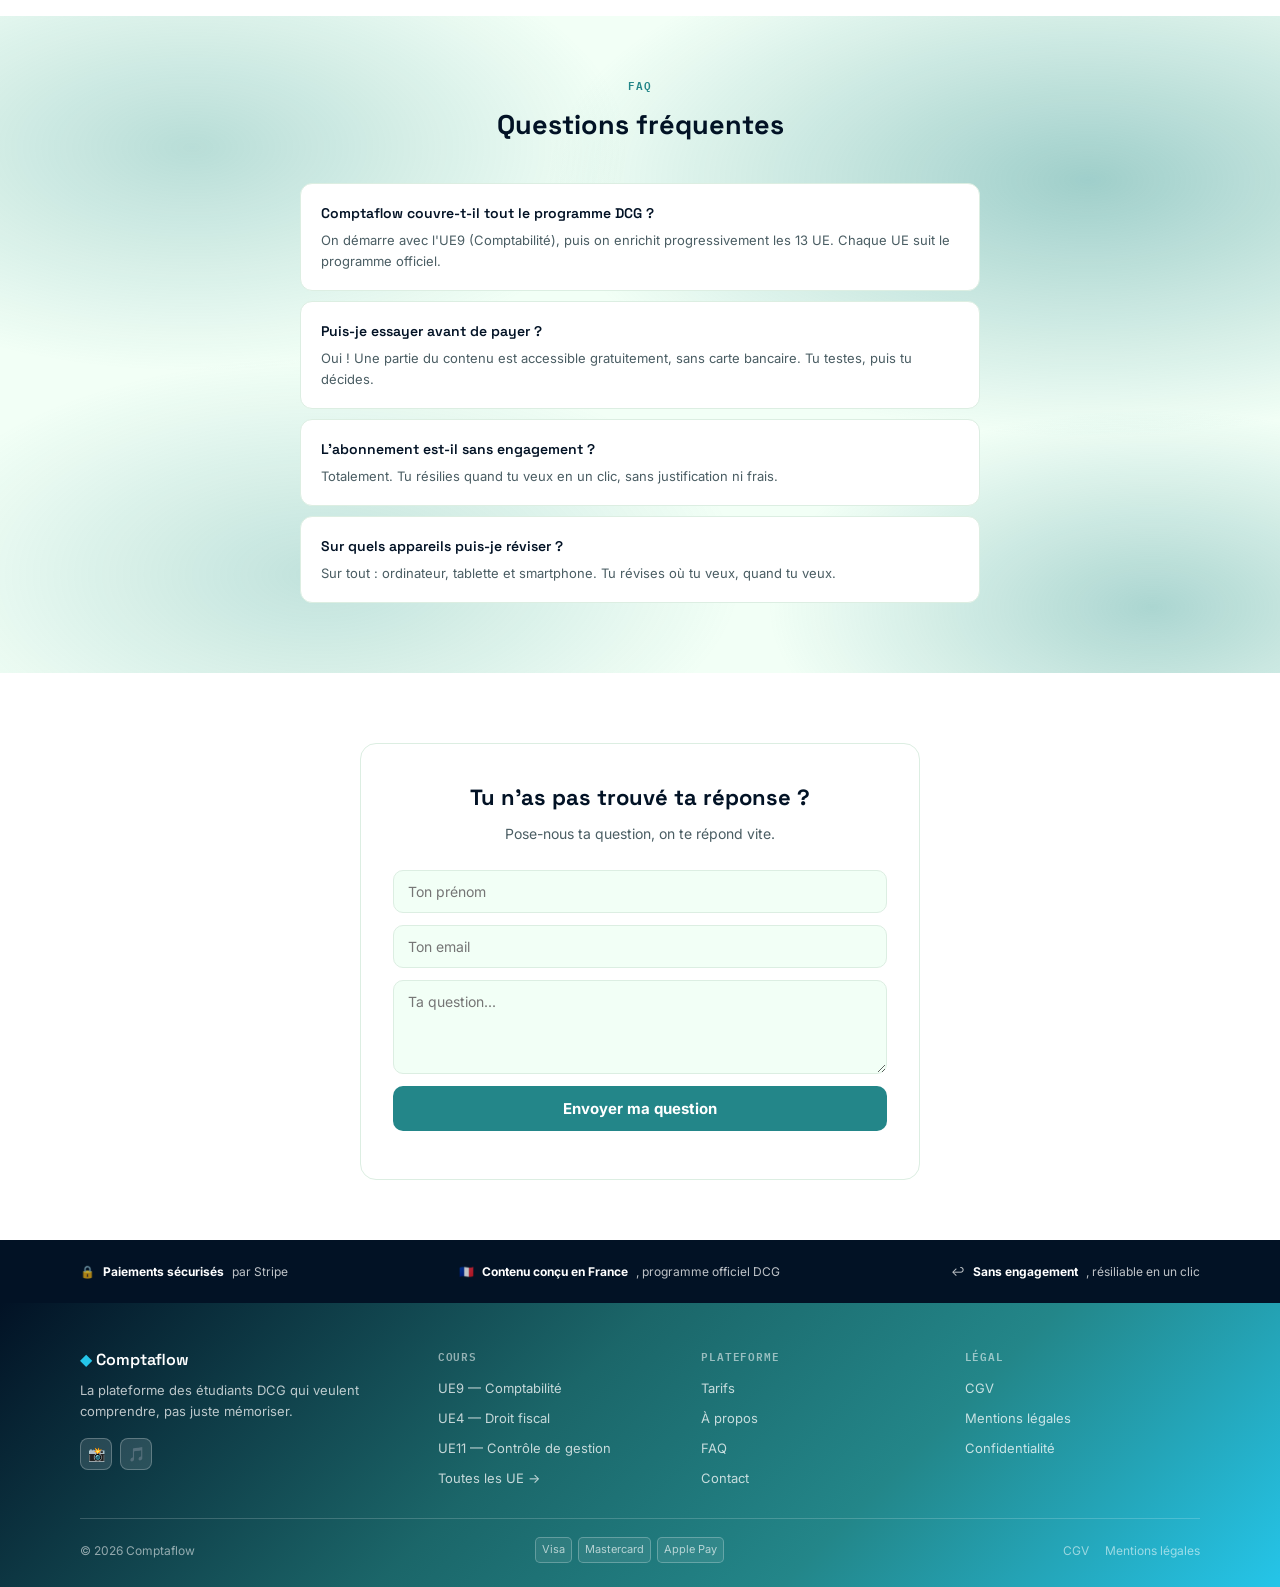
==== commit feb17053: "Update index.html" ====
--- a/index.html
+++ b/index.html
@@ -131,11 +131,11 @@
 .section-sky-tint{
   border-top:10px solid #fff; border-bottom:10px solid #fff;
   background:
-    radial-gradient(ellipse 55% 60% at 15% 20%, rgba(37,197,233,.32), transparent 62%),
-    radial-gradient(ellipse 65% 65% at 85% 30%, rgba(37,197,233,.48), transparent 65%),
-    radial-gradient(ellipse 60% 55% at 30% 85%, rgba(37,197,233,.28), transparent 60%),
-    radial-gradient(ellipse 50% 50% at 90% 90%, rgba(37,197,233,.4), transparent 60%),
-    #F2FFF6;
+    radial-gradient(ellipse 55% 60% at 15% 20%, rgba(37,197,233,.42), transparent 62%),
+    radial-gradient(ellipse 65% 65% at 85% 30%, rgba(37,197,233,.6), transparent 65%),
+    radial-gradient(ellipse 60% 55% at 30% 85%, rgba(37,197,233,.38), transparent 60%),
+    radial-gradient(ellipse 50% 50% at 90% 90%, rgba(37,197,233,.5), transparent 60%),
+    #fff;
 }
 .section-mint-tint{
   border-top:10px solid #fff; border-bottom:10px solid #fff;
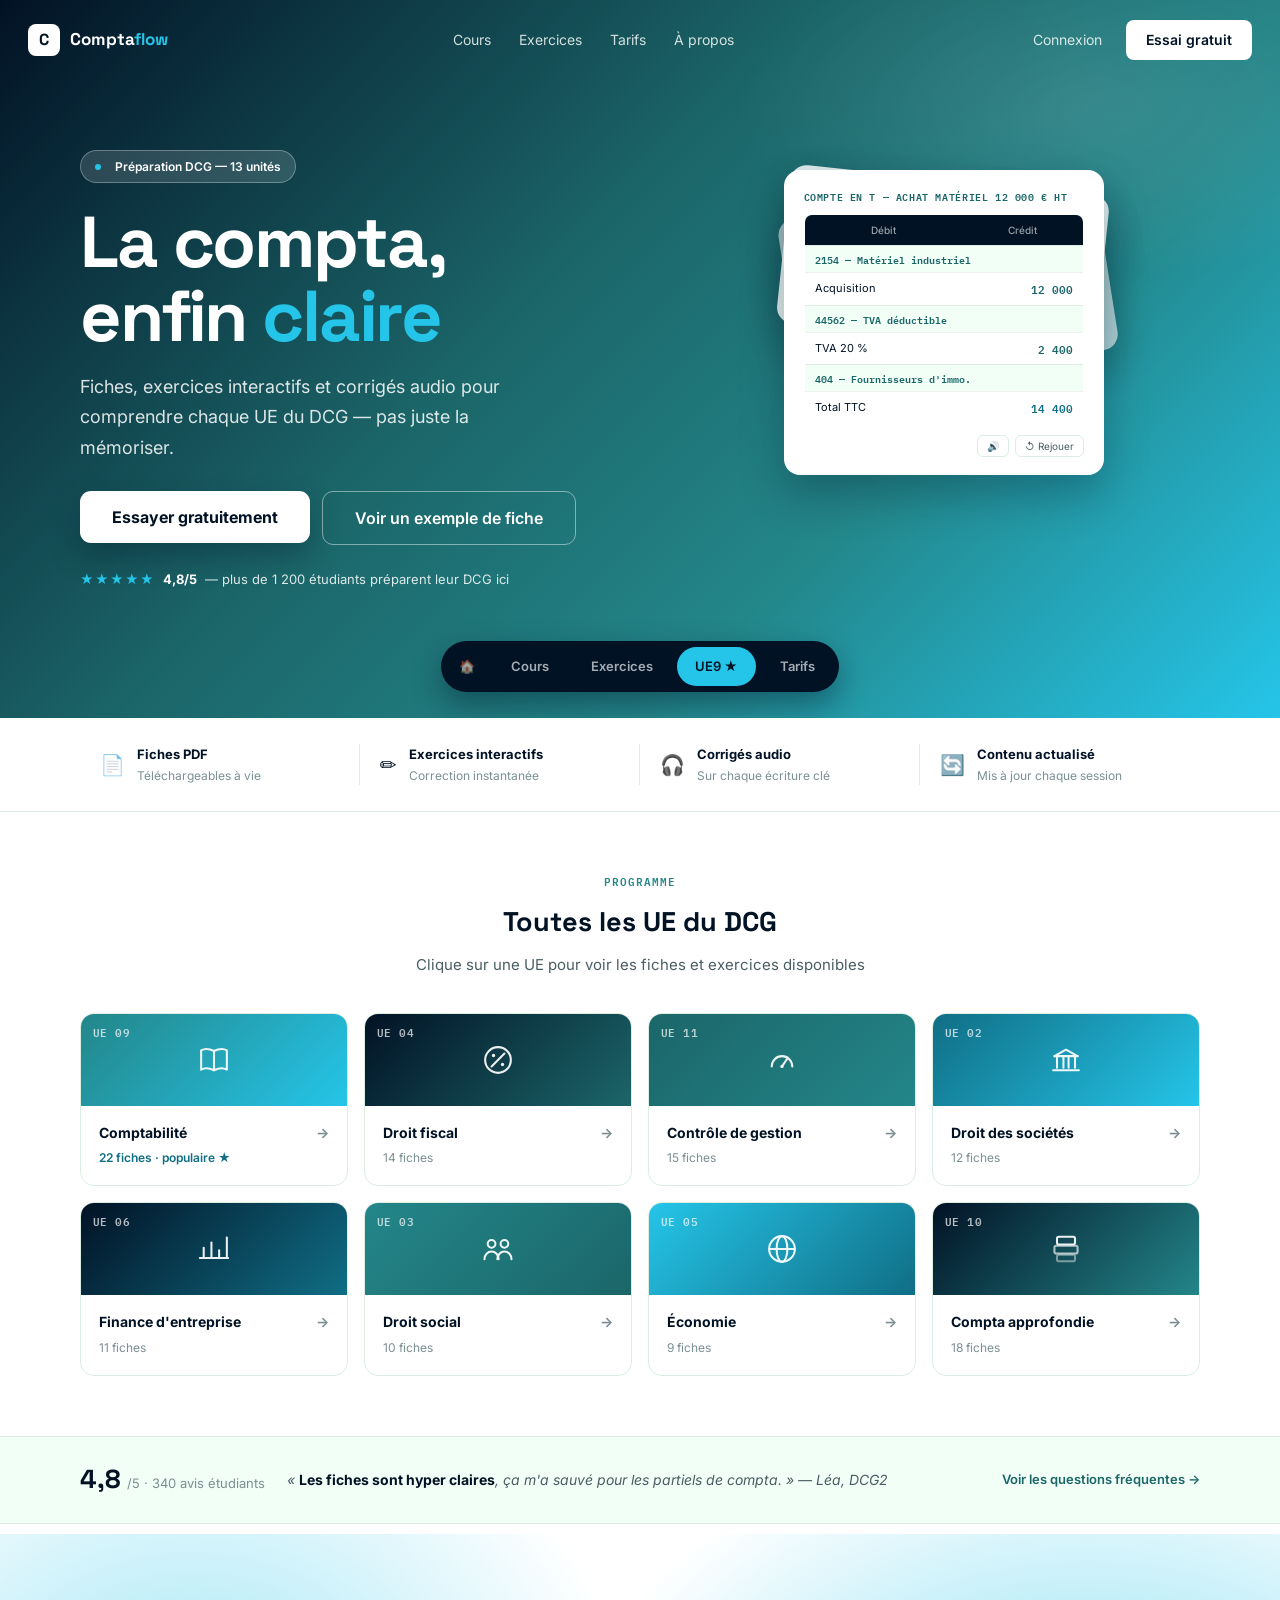
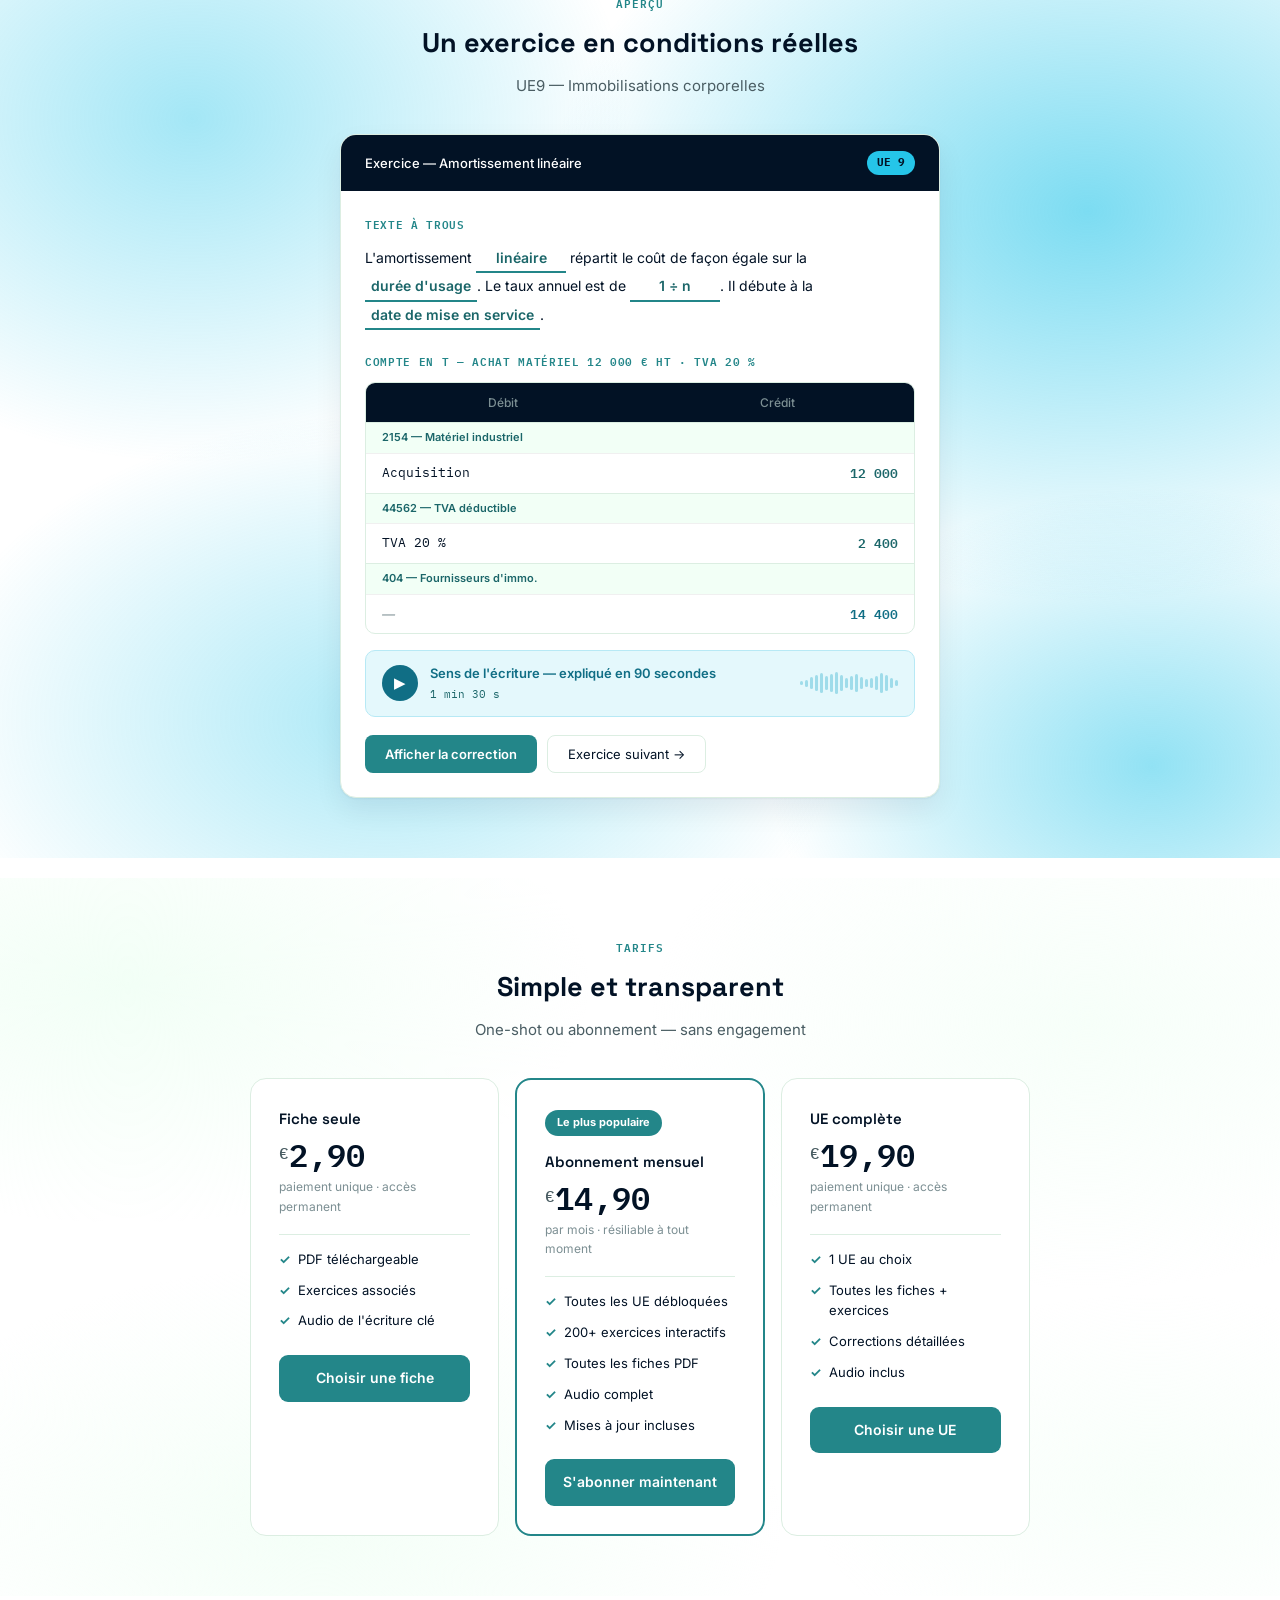
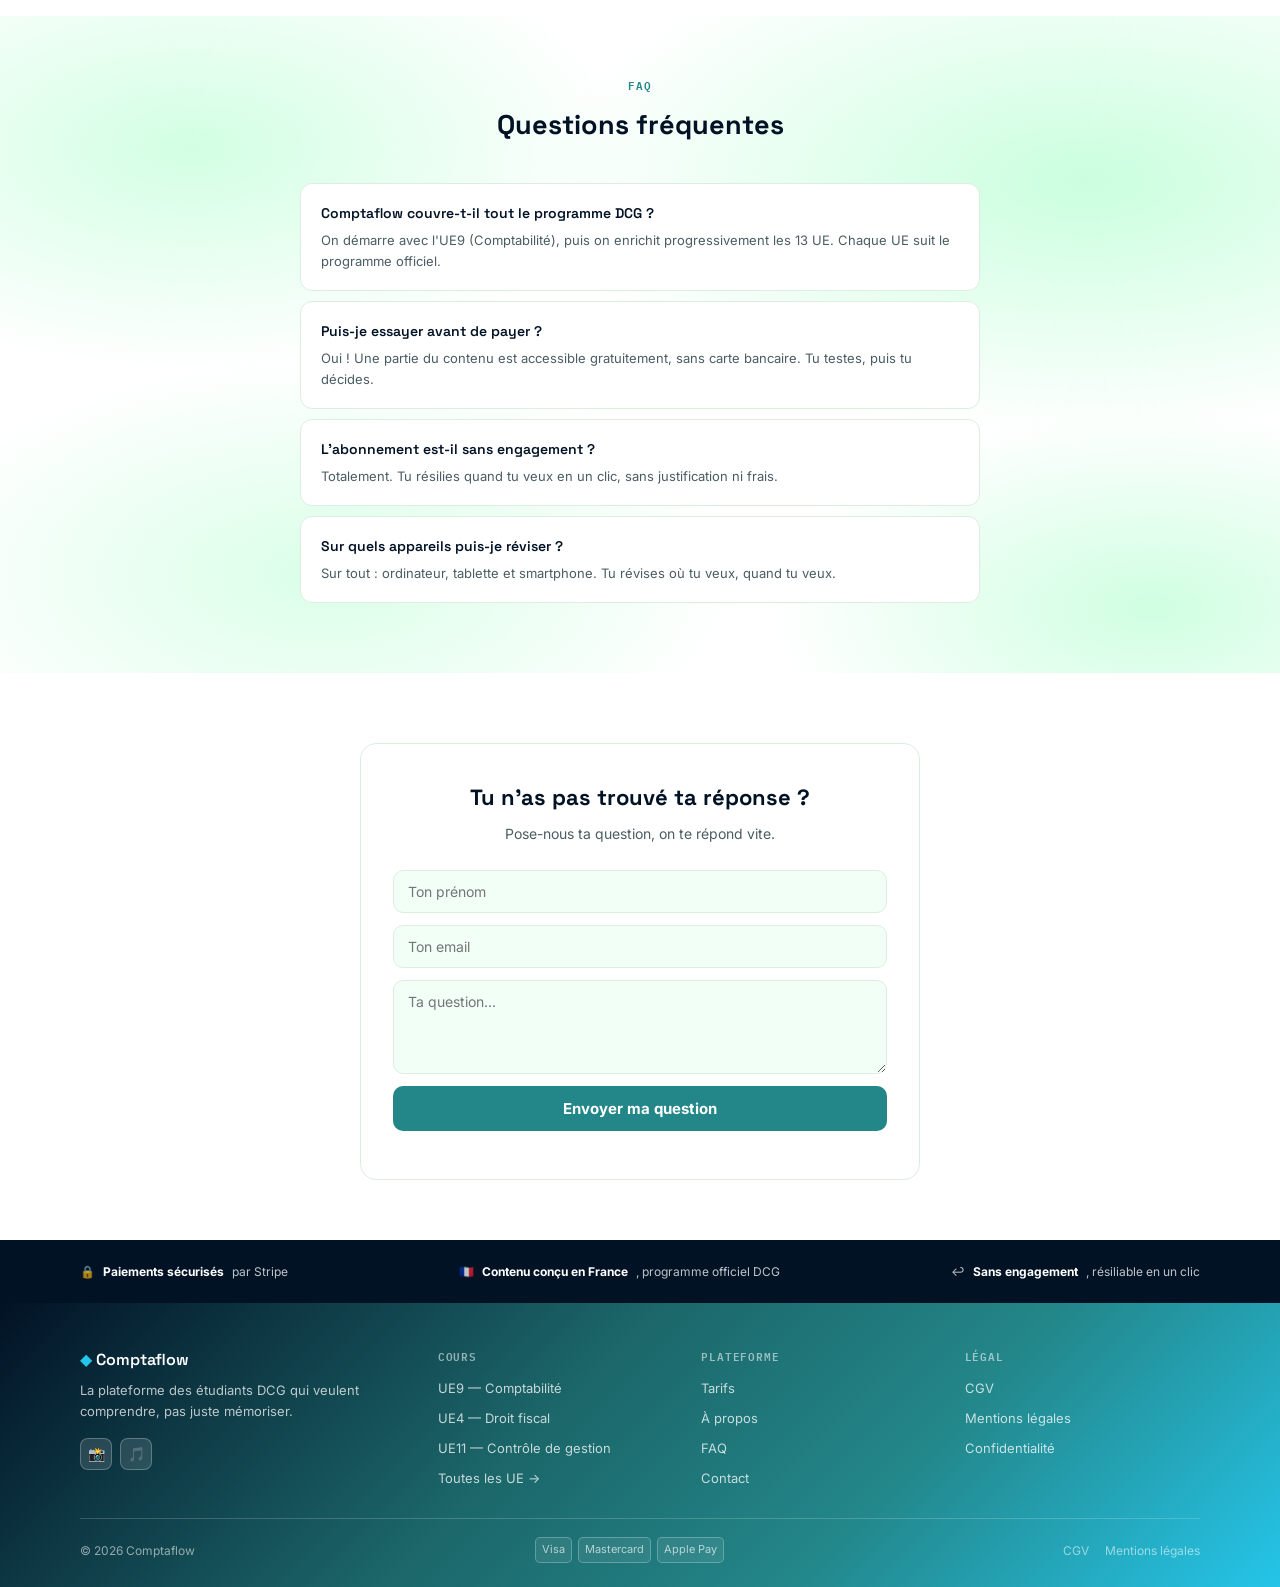
==== commit 11060217: "Update index.html" ====
--- a/index.html
+++ b/index.html
@@ -149,11 +149,11 @@
 .section-tea-tint{
   border-top:10px solid #fff; border-bottom:10px solid #fff;
   background:
-    radial-gradient(ellipse 55% 55% at 15% 20%, rgba(35,134,137,.28), transparent 62%),
-    radial-gradient(ellipse 65% 60% at 85% 25%, rgba(35,134,137,.4), transparent 65%),
-    radial-gradient(ellipse 55% 55% at 25% 85%, rgba(35,134,137,.24), transparent 60%),
-    radial-gradient(ellipse 50% 50% at 90% 90%, rgba(35,134,137,.34), transparent 60%),
-    #F2FFF6;
+    radial-gradient(ellipse 55% 55% at 15% 20%, rgba(202,255,222,.85), transparent 62%),
+    radial-gradient(ellipse 65% 60% at 85% 25%, rgba(202,255,222,1), transparent 65%),
+    radial-gradient(ellipse 55% 55% at 25% 85%, rgba(202,255,222,.7), transparent 60%),
+    radial-gradient(ellipse 50% 50% at 90% 90%, rgba(202,255,222,.9), transparent 60%),
+    #fff;
 }
 .sec-header{text-align:center;margin-bottom:36px;max-width:600px;margin-left:auto;margin-right:auto}
 .sec-eyebrow{font-family:var(--mono);font-size:11px;font-weight:600;color:var(--cyan);letter-spacing:.1em;
